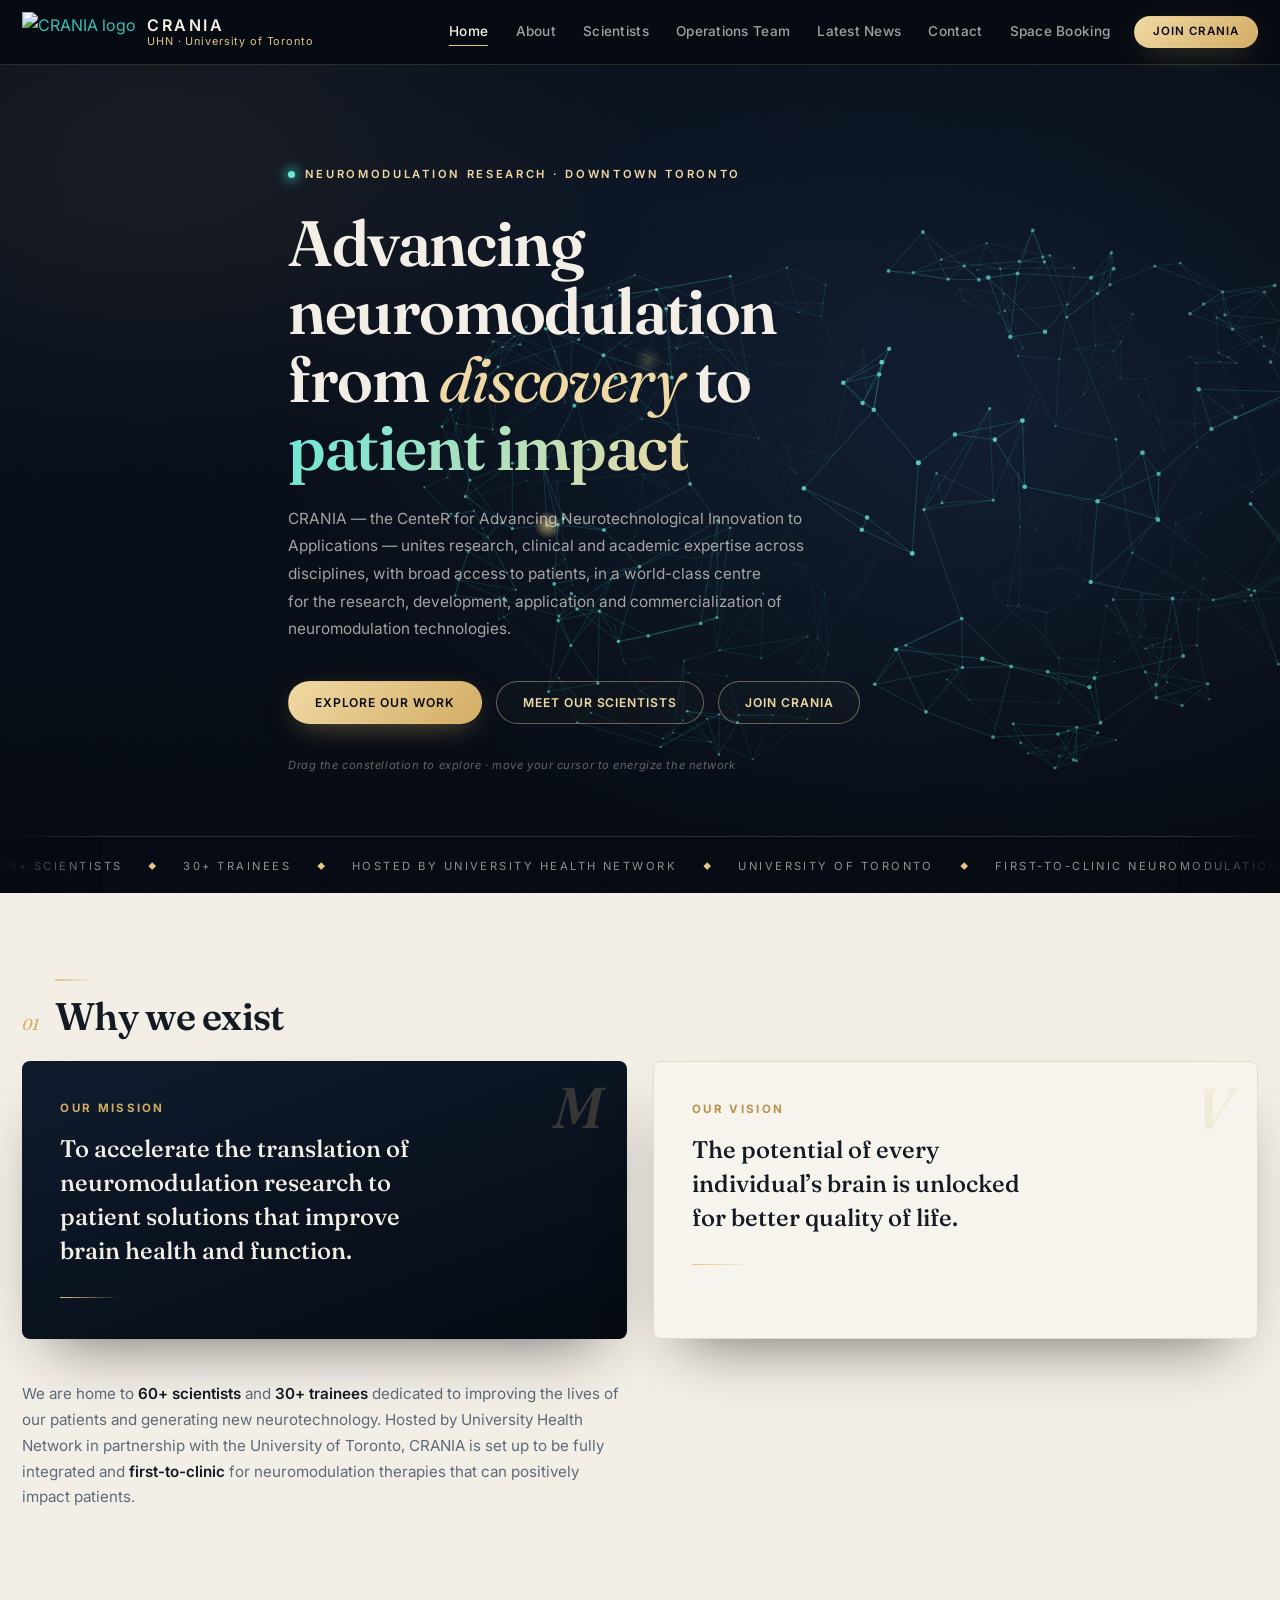
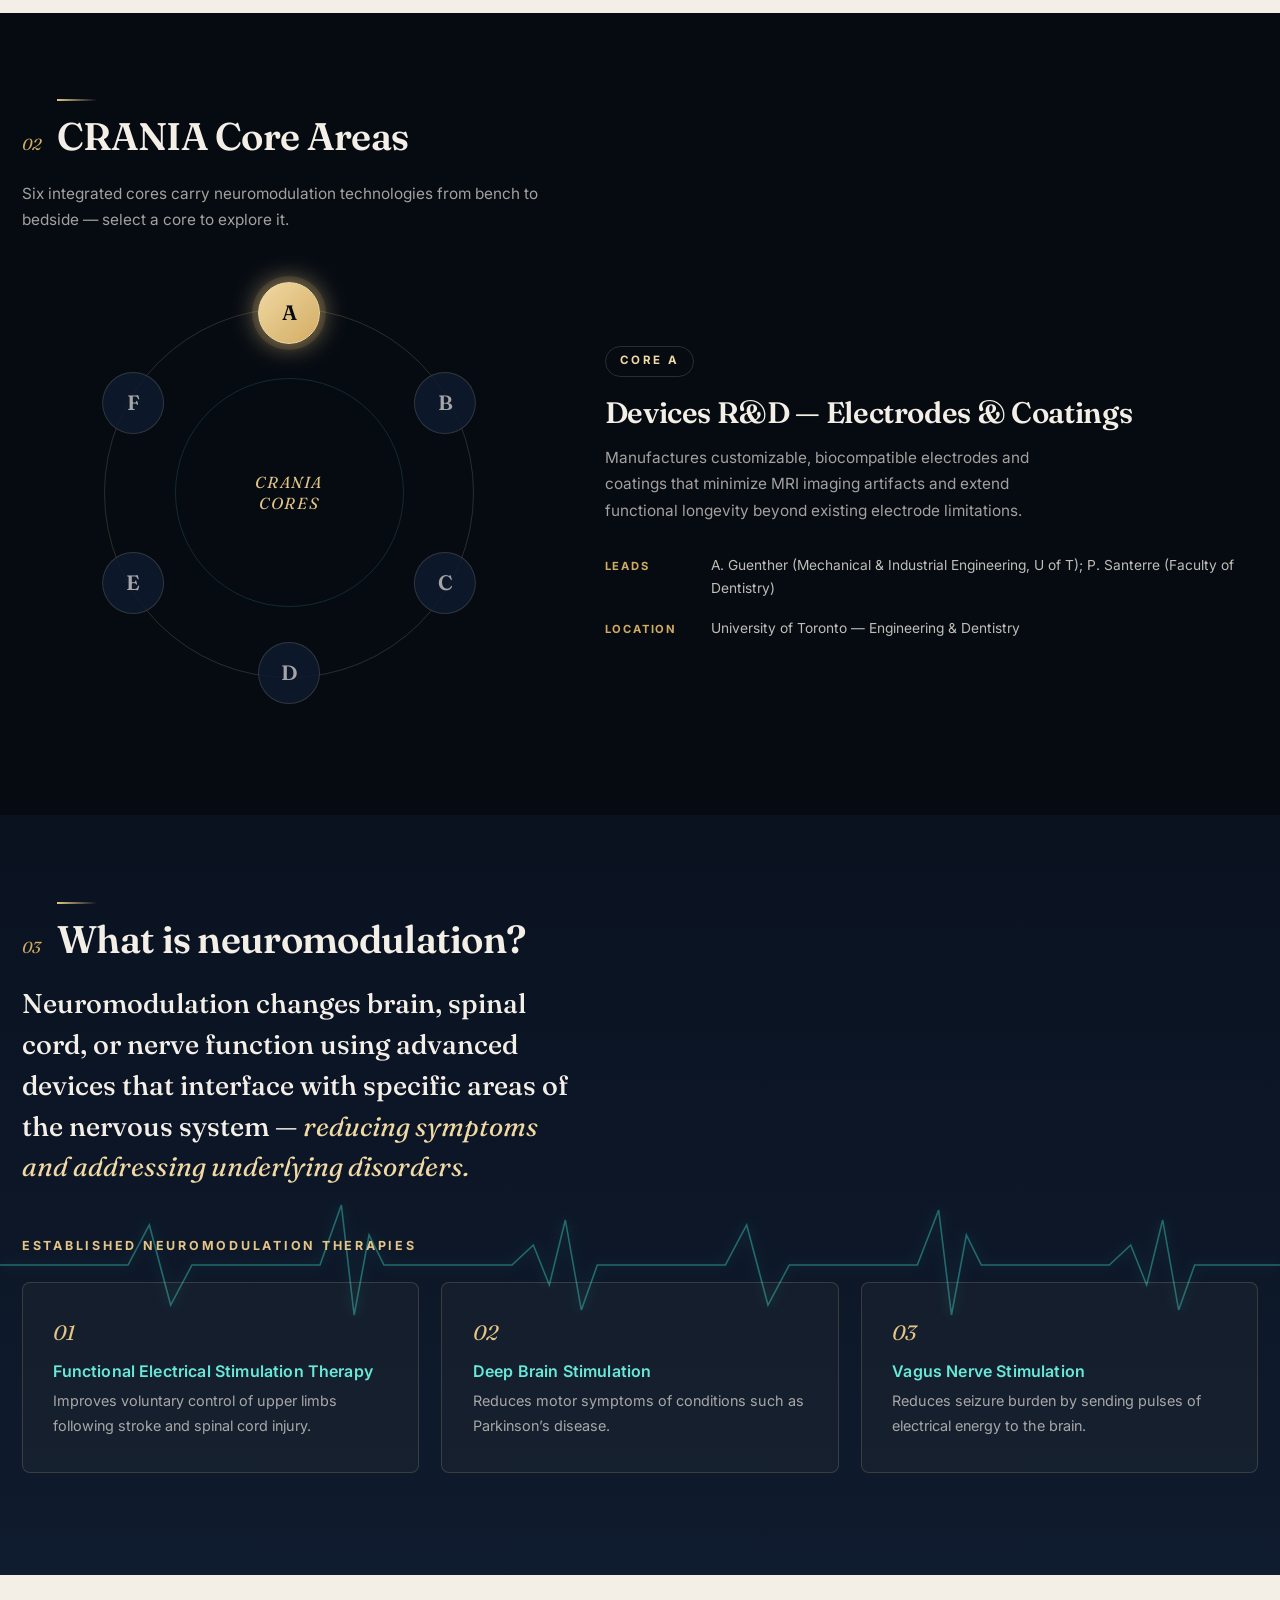
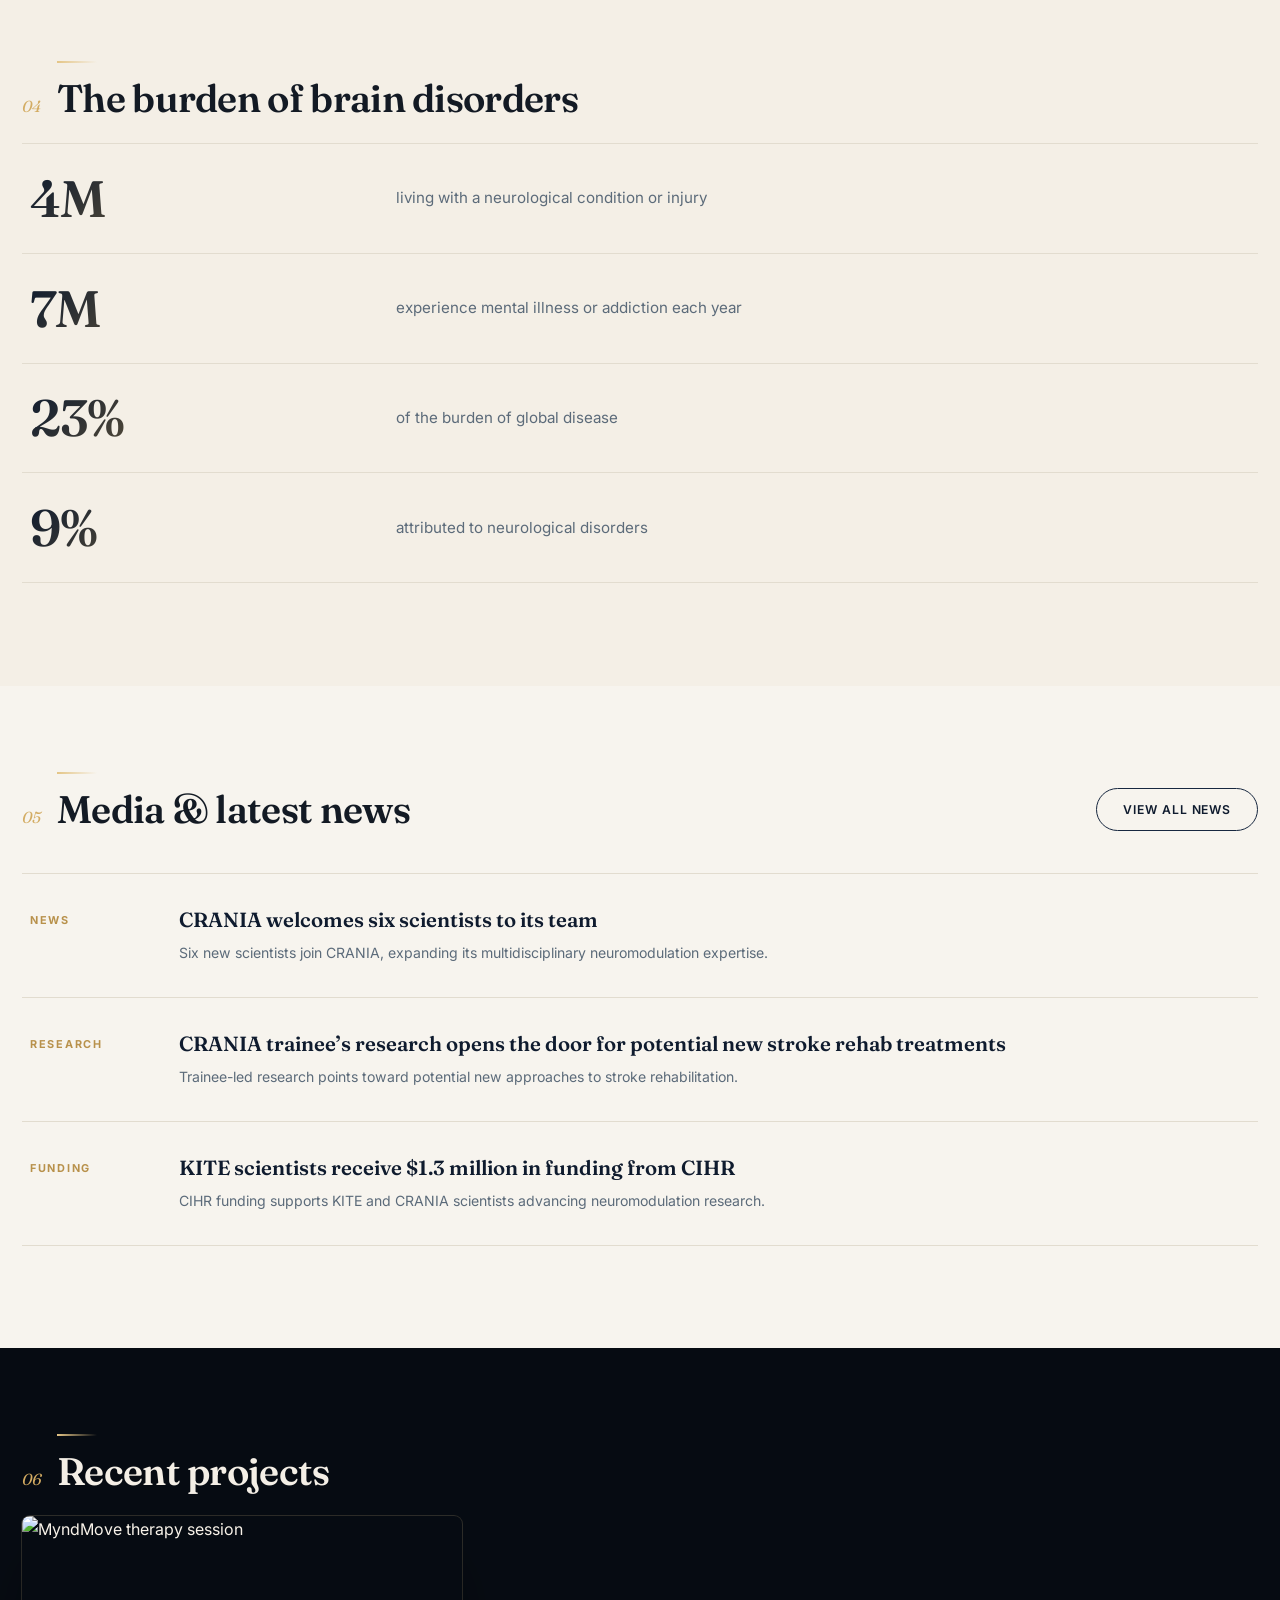
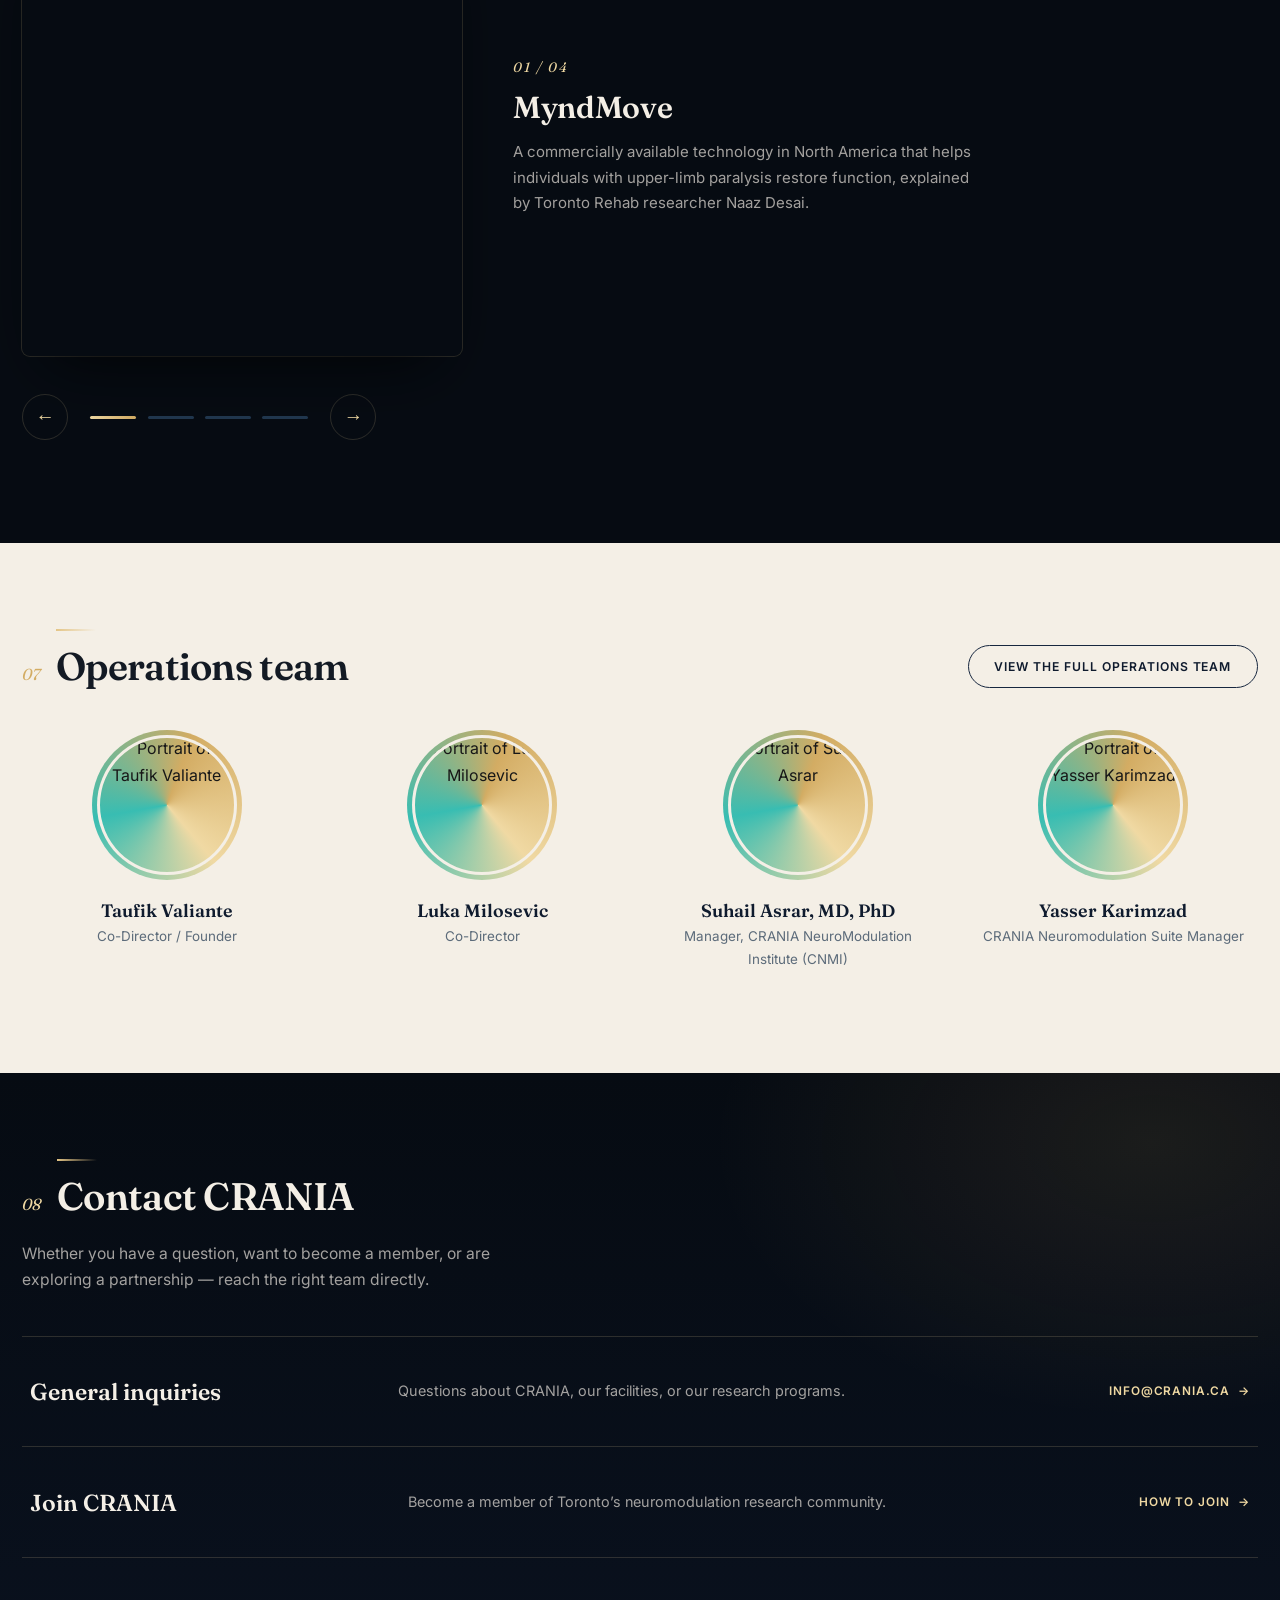
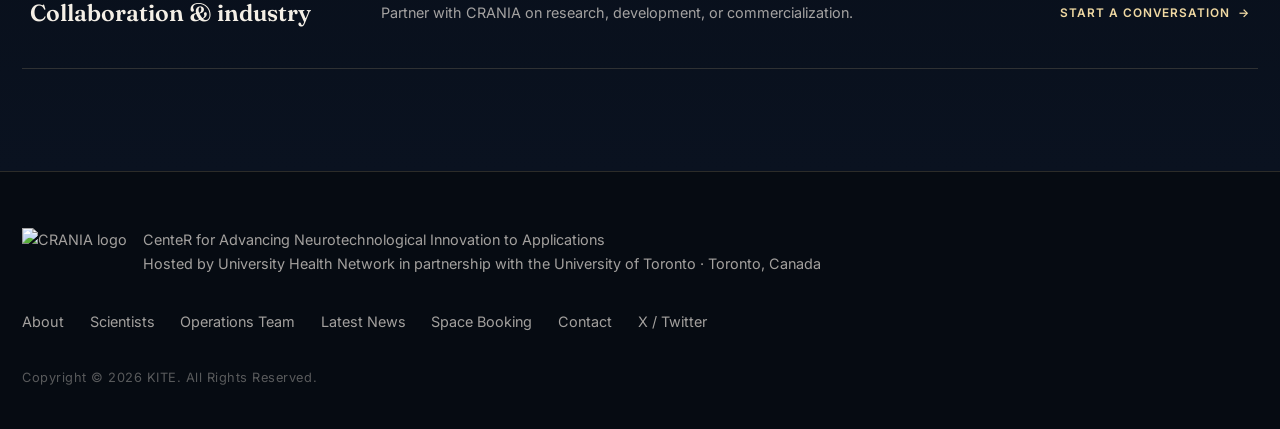
==== index.html @ 3c48f0ac "Add files via upload" ====
<!DOCTYPE html>
<html lang="en">
<head>
  <meta charset="UTF-8">
  <meta name="viewport" content="width=device-width, initial-scale=1.0">
  <title>CRANIA — CenteR for Advancing Neurotechnological Innovation to Applications</title>
  <meta name="description" content="CRANIA brings together research, clinical and academic expertise across multiple disciplines, with broad patient access, to accelerate neuromodulation research into patient solutions. Hosted by University Health Network and University of Toronto.">
  <link rel="icon" href="https://kite-uhn-crania.s3.ca-central-1.amazonaws.com/logo/CraniaLogo.png">
  <link rel="preconnect" href="https://fonts.googleapis.com">
  <link rel="preconnect" href="https://fonts.gstatic.com" crossorigin>
  <link href="https://fonts.googleapis.com/css2?family=Fraunces:ital,opsz,wght@0,9..144,400;0,9..144,600;0,9..144,700;1,9..144,400;1,9..144,500&family=Inter:wght@400;500;600;700&display=swap" rel="stylesheet">
  <link rel="stylesheet" href="css/styles.css">
</head>
<body id="top">
  <a class="skip-link" href="#main">Skip to main content</a>
  <div class="grain" aria-hidden="true"></div>

  <!-- ============ Header / Navigation ============ -->
  <header class="site-header" id="site-header">
    <div class="container header-inner">
      <a class="brand" href="#top" aria-label="CRANIA home">
        <img src="https://kite-uhn-crania.s3.ca-central-1.amazonaws.com/logo/CraniaLogo.png" alt="CRANIA logo" class="brand-logo">
        <span class="brand-text">
          <strong>CRANIA</strong>
          <small>UHN &middot; University of Toronto</small>
        </span>
      </a>
      <nav class="site-nav" id="site-nav" aria-label="Primary">
        <ul>
          <li><a href="#top" aria-current="page">Home</a></li>
          <li><a href="#about">About</a></li>
          <li><a href="scientists.html">Scientists</a></li>
          <li><a href="#operation">Operations Team</a></li>
          <li><a href="#latest-news">Latest News</a></li>
          <li><a href="#contact">Contact</a></li>
          <li><a href="https://kite-uhn.com/space-booking">Space Booking</a></li>
          <li><button type="button" class="btn btn-primary btn-nav" data-open-join>Join CRANIA</button></li>
        </ul>
      </nav>
      <button type="button" class="nav-toggle" id="nav-toggle" aria-expanded="false" aria-controls="site-nav" aria-label="Open menu">
        <span class="nav-toggle-bar"></span>
        <span class="nav-toggle-bar"></span>
        <span class="nav-toggle-bar"></span>
      </button>
    </div>
  </header>

  <main id="main">

    <!-- ============ Hero: interactive 3D neural constellation ============ -->
    <section class="hero" aria-labelledby="hero-heading">
      <canvas id="hero-canvas" aria-hidden="true"></canvas>
      <div class="hero-vignette" aria-hidden="true"></div>
      <div class="container hero-inner">
        <p class="hero-eyebrow"><span class="eyebrow-dot"></span>Neuromodulation Research &middot; Downtown Toronto</p>
        <h1 id="hero-heading">Advancing neuromodulation from <em>discovery</em> to <span class="grad-word">patient impact</span></h1>
        <p class="hero-lede">
          CRANIA — the CenteR for Advancing Neurotechnological Innovation to Applications — unites
          research, clinical and academic expertise across disciplines, with broad access to patients, in a
          world-class centre for the research, development, application and commercialization of
          neuromodulation technologies.
        </p>
        <div class="hero-ctas">
          <a class="btn btn-primary btn-magnetic" href="#cores">Explore our work</a>
          <a class="btn btn-line btn-magnetic" href="scientists.html">Meet our scientists</a>
          <button type="button" class="btn btn-line btn-magnetic" data-open-join>Join CRANIA</button>
        </div>
        <p class="hero-hint" aria-hidden="true">Drag the constellation to explore &middot; move your cursor to energize the network</p>
      </div>
      <div class="hero-ticker" aria-hidden="true">
        <div class="ticker-track">
          <span>60+ Scientists</span><span class="tk-dot">◆</span>
          <span>30+ Trainees</span><span class="tk-dot">◆</span>
          <span>Hosted by University Health Network</span><span class="tk-dot">◆</span>
          <span>University of Toronto</span><span class="tk-dot">◆</span>
          <span>First-to-clinic Neuromodulation</span><span class="tk-dot">◆</span>
          <span>Downtown Toronto</span><span class="tk-dot">◆</span>
          <span>60+ Scientists</span><span class="tk-dot">◆</span>
          <span>30+ Trainees</span><span class="tk-dot">◆</span>
          <span>Hosted by University Health Network</span><span class="tk-dot">◆</span>
          <span>University of Toronto</span><span class="tk-dot">◆</span>
          <span>First-to-clinic Neuromodulation</span><span class="tk-dot">◆</span>
          <span>Downtown Toronto</span><span class="tk-dot">◆</span>
        </div>
      </div>
    </section>

    <!-- ============ Mission & Vision: the duality ============ -->
    <section class="section section-duality" id="about" aria-labelledby="mission-heading">
      <div class="container">
        <div class="section-kicker">
          <span class="kicker-num">01</span>
          <h2 id="mission-heading" class="kicker-title">Why we exist</h2>
        </div>
        <div class="duality-grid">
          <article class="duality-card tilt" data-tilt>
            <div class="tilt-inner">
              <span class="duality-index" aria-hidden="true">M</span>
              <p class="card-eyebrow">Our Mission</p>
              <p class="duality-statement">To accelerate the translation of neuromodulation research to patient solutions that improve brain health and function.</p>
              <div class="duality-rule" aria-hidden="true"></div>
            </div>
          </article>
          <article class="duality-card duality-card-light tilt" data-tilt>
            <div class="tilt-inner">
              <span class="duality-index" aria-hidden="true">V</span>
              <p class="card-eyebrow">Our Vision</p>
              <p class="duality-statement">The potential of every individual&rsquo;s brain is unlocked for better quality of life.</p>
              <div class="duality-rule" aria-hidden="true"></div>
            </div>
          </article>
        </div>
        <p class="duality-blurb">
          We are home to <strong>60+ scientists</strong> and <strong>30+ trainees</strong> dedicated to improving the lives
          of our patients and generating new neurotechnology. Hosted by University Health Network in partnership with the
          University of Toronto, CRANIA is set up to be fully integrated and <strong>first-to-clinic</strong> for
          neuromodulation therapies that can positively impact patients.
        </p>
      </div>
    </section>

    <!-- ============ Core Areas: orbital selector ============ -->
    <!--
      NOTE: Full Core A–F detail (leads, locations, capabilities) is preserved in the
      data-panel content below. When the About/Core-detail page is built, migrate it there.
    -->
    <section class="section section-cores" id="cores" aria-labelledby="cores-heading">
      <div class="container">
        <div class="section-kicker">
          <span class="kicker-num">02</span>
          <h2 id="cores-heading" class="kicker-title">CRANIA Core Areas</h2>
        </div>
        <p class="section-lede">Six integrated cores carry neuromodulation technologies from bench to bedside — select a core to explore it.</p>

        <div class="orbital">
          <!-- Orbit ring visual + selectable core dots -->
          <div class="orbital-stage" role="tablist" aria-label="CRANIA cores" aria-orientation="horizontal">
            <div class="orbit-ring" aria-hidden="true"></div>
            <div class="orbit-ring orbit-ring-2" aria-hidden="true"></div>
            <span class="orbit-core-label" aria-hidden="true">CRANIA<br>CORES</span>
            <button class="orbit-dot is-active" role="tab" id="tab-a" aria-selected="true" aria-controls="panel-a" style="--i:0">A</button>
            <button class="orbit-dot" role="tab" id="tab-b" aria-selected="false" aria-controls="panel-b" tabindex="-1" style="--i:1">B</button>
            <button class="orbit-dot" role="tab" id="tab-c" aria-selected="false" aria-controls="panel-c" tabindex="-1" style="--i:2">C</button>
            <button class="orbit-dot" role="tab" id="tab-d" aria-selected="false" aria-controls="panel-d" tabindex="-1" style="--i:3">D</button>
            <button class="orbit-dot" role="tab" id="tab-e" aria-selected="false" aria-controls="panel-e" tabindex="-1" style="--i:4">E</button>
            <button class="orbit-dot" role="tab" id="tab-f" aria-selected="false" aria-controls="panel-f" tabindex="-1" style="--i:5">F</button>
          </div>

          <div class="orbital-panels">
            <div class="orbit-panel is-active" role="tabpanel" id="panel-a" aria-labelledby="tab-a" tabindex="0">
              <p class="orbit-tag">Core A</p>
              <h3>Devices R&amp;D — Electrodes &amp; Coatings</h3>
              <p class="orbit-summary">Manufactures customizable, biocompatible electrodes and coatings that minimize MRI imaging artifacts and extend functional longevity beyond existing electrode limitations.</p>
              <dl class="orbit-meta">
                <div><dt>Leads</dt><dd>A. Guenther (Mechanical &amp; Industrial Engineering, U of T); P. Santerre (Faculty of Dentistry)</dd></div>
                <div><dt>Location</dt><dd>University of Toronto — Engineering &amp; Dentistry</dd></div>
              </dl>
            </div>
            <div class="orbit-panel" role="tabpanel" id="panel-b" aria-labelledby="tab-b" tabindex="0" hidden>
              <p class="orbit-tag">Core B</p>
              <h3>Devices R&amp;D — Electronics</h3>
              <p class="orbit-summary">Develops next-generation implantable systems that process brain signals and deliver responsive neuromodulation therapy with wireless monitoring and real-time communication.</p>
              <dl class="orbit-meta">
                <div><dt>Lead</dt><dd>R. Genov (Electrical &amp; Computer Engineering, U of T)</dd></div>
                <div><dt>Location</dt><dd>University of Toronto — Electrical &amp; Computer Engineering</dd></div>
              </dl>
            </div>
            <div class="orbit-panel" role="tabpanel" id="panel-c" aria-labelledby="tab-c" tabindex="0" hidden>
              <p class="orbit-tag">Core C</p>
              <h3>Neuromodulation Suite</h3>
              <p class="orbit-summary">Combines advanced imaging, electrophysiological measurement and surgical navigation to enable precise targeting of disease-associated brain regions in gray and white matter.</p>
              <dl class="orbit-meta">
                <div><dt>Leads</dt><dd>S. Kalia (Neurosurgery), T. Krings (Joint Medical Imaging), G. Zadeh (Neurosurgery)</dd></div>
                <div><dt>Location</dt><dd>Toronto Western Hospital — UHN</dd></div>
              </dl>
            </div>
            <div class="orbit-panel" role="tabpanel" id="panel-d" aria-labelledby="tab-d" tabindex="0" hidden>
              <p class="orbit-tag">Core D</p>
              <h3>Technology Validation — Animal Models</h3>
              <p class="orbit-summary">Validates new electrodes, implantable stimulators, sensors, connectors and closed-loop control strategies from Cores A–C in appropriate animal models.</p>
              <dl class="orbit-meta">
                <div><dt>Leads</dt><dd>L. Zhang (Krembil Research Institute); J. Zariffa (Toronto Rehabilitation Institute)</dd></div>
                <div><dt>Location</dt><dd>Toronto Western Hospital — UHN</dd></div>
              </dl>
            </div>
            <div class="orbit-panel" role="tabpanel" id="panel-e" aria-labelledby="tab-e" tabindex="0" hidden>
              <p class="orbit-tag">Core E</p>
              <h3>Application — Closed-loop Capabilities</h3>
              <p class="orbit-summary">Clinically evaluates closed-loop algorithms, chips and stimulation protocols with real-time physiological, behavioural and cognitive assessments.</p>
              <dl class="orbit-meta">
                <div><dt>Leads</dt><dd>R. Wennberg (Neurology), A. Fasano (Neurology), C. Marquez Chin (Toronto Rehabilitation Institute)</dd></div>
                <div><dt>Location</dt><dd>Toronto Western Hospital, Movement Disorders Lab, Toronto Rehab REL (Lyndhurst)</dd></div>
              </dl>
            </div>
            <div class="orbit-panel" role="tabpanel" id="panel-f" aria-labelledby="tab-f" tabindex="0" hidden>
              <p class="orbit-tag">Core F</p>
              <h3>High Performance Computing</h3>
              <p class="orbit-summary">Provides robust computational infrastructure for data collection, standardization and analytics, connecting pre-processed sensor data to HPC4Health.</p>
              <dl class="orbit-meta">
                <div><dt>Leads</dt><dd>C. Virtanen (UHN), N. Koudas (U of T), A. Sheikholeslami (ECE, U of T), S. Hill (Krembil Research Institute)</dd></div>
                <div><dt>Location</dt><dd>University Health Network</dd></div>
              </dl>
            </div>
          </div>
        </div>
      </div>
    </section>

    <!-- ============ What is Neuromodulation: live signal ============ -->
    <section class="section section-neuro" id="neuromodulation" aria-labelledby="neuro-heading">
      <div class="neuro-signal" aria-hidden="true">
        <svg viewBox="0 0 1200 200" preserveAspectRatio="none" focusable="false">
          <path id="eeg-path" fill="none" stroke="currentColor" stroke-width="1.5"
            d="M0,100 L120,100 L140,60 L160,140 L180,100 L300,100 L320,40 L332,150 L346,70 L360,100 L480,100 L500,80 L515,120 L530,55 L545,145 L560,100 L680,100 L700,60 L720,140 L740,100 L860,100 L880,45 L892,150 L906,70 L920,100 L1040,100 L1060,80 L1075,120 L1090,55 L1105,145 L1120,100 L1200,100" />
        </svg>
      </div>
      <div class="container">
        <div class="section-kicker">
          <span class="kicker-num">03</span>
          <h2 id="neuro-heading" class="kicker-title">What is neuromodulation?</h2>
        </div>
        <p class="neuro-definition">
          Neuromodulation changes brain, spinal cord, or nerve function using advanced devices that interface
          with specific areas of the nervous system — <em>reducing symptoms and addressing underlying disorders.</em>
        </p>
        <p class="neuro-subtitle">Established neuromodulation therapies</p>
        <div class="therapy-grid">
          <article class="therapy-card">
            <span class="therapy-num" aria-hidden="true">01</span>
            <h3>Functional Electrical Stimulation Therapy</h3>
            <p>Improves voluntary control of upper limbs following stroke and spinal cord injury.</p>
          </article>
          <article class="therapy-card">
            <span class="therapy-num" aria-hidden="true">02</span>
            <h3>Deep Brain Stimulation</h3>
            <p>Reduces motor symptoms of conditions such as Parkinson&rsquo;s disease.</p>
          </article>
          <article class="therapy-card">
            <span class="therapy-num" aria-hidden="true">03</span>
            <h3>Vagus Nerve Stimulation</h3>
            <p>Reduces seizure burden by sending pulses of electrical energy to the brain.</p>
          </article>
        </div>
      </div>
    </section>

    <!-- ============ Impact stats: counting ledger ============ -->
    <section class="section section-stats" aria-labelledby="stats-heading">
      <div class="container">
        <div class="section-kicker">
          <span class="kicker-num">04</span>
          <h2 id="stats-heading" class="kicker-title">The burden of brain disorders</h2>
        </div>
        <div class="ledger">
          <div class="ledger-row">
            <span class="ledger-value" data-count="4" data-suffix="M">4M</span>
            <span class="ledger-label">living with a neurological condition or injury</span>
          </div>
          <div class="ledger-row">
            <span class="ledger-value" data-count="7" data-suffix="M">7M</span>
            <span class="ledger-label">experience mental illness or addiction each year</span>
          </div>
          <div class="ledger-row">
            <span class="ledger-value" data-count="25" data-suffix="%">25%</span>
            <span class="ledger-label">of the burden of global disease</span>
          </div>
          <div class="ledger-row">
            <span class="ledger-value" data-count="10" data-suffix="%">10%</span>
            <span class="ledger-label">attributed to neurological disorders</span>
          </div>
        </div>
      </div>
    </section>

    <!-- ============ News: editorial index ============ -->
    <section class="section section-news" id="latest-news" aria-labelledby="news-heading">
      <div class="container">
        <div class="section-head-row">
          <div class="section-kicker">
            <span class="kicker-num">05</span>
            <h2 id="news-heading" class="kicker-title">Media &amp; latest news</h2>
          </div>
          <a class="btn btn-line-dark btn-magnetic" href="https://kite-uhn.com/crania#latest-news">View all news</a>
        </div>
        <ol class="news-index">
          <li class="news-entry">
            <a href="https://kite-uhn.com/news/crania-welcomes-six">
              <span class="news-tag">News</span>
              <span class="news-title">CRANIA welcomes six scientists to its team</span>
              <span class="news-blurb">Six new scientists join CRANIA, expanding its multidisciplinary neuromodulation expertise.</span>
              <span class="news-arrow" aria-hidden="true">&rarr;</span>
            </a>
          </li>
          <li class="news-entry">
            <a href="https://kite-uhn.com/news/crania-gustavo-stroke">
              <span class="news-tag">Research</span>
              <span class="news-title">CRANIA trainee&rsquo;s research opens the door for potential new stroke rehab treatments</span>
              <span class="news-blurb">Trainee-led research points toward potential new approaches to stroke rehabilitation.</span>
              <span class="news-arrow" aria-hidden="true">&rarr;</span>
            </a>
          </li>
          <li class="news-entry">
            <a href="https://kite-uhn.com/news/kite-CRANIA-CIHR">
              <span class="news-tag">Funding</span>
              <span class="news-title">KITE scientists receive $1.3 million in funding from CIHR</span>
              <span class="news-blurb">CIHR funding supports KITE and CRANIA scientists advancing neuromodulation research.</span>
              <span class="news-arrow" aria-hidden="true">&rarr;</span>
            </a>
          </li>
        </ol>
      </div>
    </section>

    <!-- ============ Projects: showcase gallery ============ -->
    <section class="section section-projects" id="projects" aria-labelledby="projects-heading">
      <div class="container">
        <div class="section-kicker">
          <span class="kicker-num">06</span>
          <h2 id="projects-heading" class="kicker-title">Recent projects</h2>
        </div>
      </div>
      <div class="showcase" aria-label="Recent CRANIA projects">
        <div class="showcase-viewport">
          <figure class="showcase-slide is-active" data-index="0">
            <img src="https://kite-uhn-crania.s3.ca-central-1.amazonaws.com/photos/2_edited.jpg" alt="MyndMove therapy session" loading="lazy" decoding="async">
            <figcaption>
              <p class="showcase-num">01 / 04</p>
              <h3>MyndMove</h3>
              <p>A commercially available technology in North America that helps individuals with upper-limb paralysis restore function, explained by Toronto Rehab researcher Naaz Desai.</p>
            </figcaption>
          </figure>
          <figure class="showcase-slide" data-index="1" hidden>
            <img src="https://kite-uhn-crania.s3.ca-central-1.amazonaws.com/photos/2_edited.jpg" alt="CRANIA M-gait lab" loading="lazy" decoding="async">
            <figcaption>
              <p class="showcase-num">02 / 04</p>
              <h3>CRANIA M-gait Lab</h3>
              <p>Dr. Alfonso Fasano describes how the immersive gait analysis lab supports people with Parkinson&rsquo;s — a collaboration between Krembil Brain Institute and Toronto Rehabilitation Institute researchers.</p>
            </figcaption>
          </figure>
          <figure class="showcase-slide" data-index="2" hidden>
            <img src="https://kite-uhn-crania.s3.ca-central-1.amazonaws.com/photos/3_edited.jpg" alt="FES garment research at UHN" loading="lazy" decoding="async">
            <figcaption>
              <p class="showcase-num">03 / 04</p>
              <h3>FES at UHN</h3>
              <p>Toronto Rehab researchers partner with industry, including Myant, to develop garments that restore function for people with spinal cord injury.</p>
            </figcaption>
          </figure>
          <figure class="showcase-slide" data-index="3" hidden>
            <img src="https://kite-uhn-crania.s3.ca-central-1.amazonaws.com/photos/4_edited.jpg" alt="Epilepsy monitoring research at Toronto Western Hospital" loading="lazy" decoding="async">
            <figcaption>
              <p class="showcase-num">04 / 04</p>
              <h3>Why He Studies Epilepsy</h3>
              <p>Dr. Taufik Valiante established a state-of-the-art Epilepsy Monitoring Unit at Toronto Western Hospital, expanding surgical services for people with medically refractory epilepsy across Ontario.</p>
            </figcaption>
          </figure>
        </div>
        <div class="showcase-controls container">
          <button type="button" class="showcase-arrow" data-prev aria-label="Previous project">&larr;</button>
          <div class="showcase-tabs" role="tablist" aria-label="Choose project">
            <button class="showcase-tab is-active" data-go="0" aria-label="MyndMove"></button>
            <button class="showcase-tab" data-go="1" aria-label="CRANIA M-gait Lab"></button>
            <button class="showcase-tab" data-go="2" aria-label="FES at UHN"></button>
            <button class="showcase-tab" data-go="3" aria-label="Why He Studies Epilepsy"></button>
          </div>
          <button type="button" class="showcase-arrow" data-next aria-label="Next project">&rarr;</button>
        </div>
      </div>
    </section>

    <!-- ============ Operations team: portrait salon ============ -->
    <section class="section section-team" id="operation" aria-labelledby="team-heading">
      <div class="container">
        <div class="section-head-row">
          <div class="section-kicker">
            <span class="kicker-num">07</span>
            <h2 id="team-heading" class="kicker-title">Operations team</h2>
          </div>
          <a class="btn btn-line-dark btn-magnetic" href="https://kite-uhn.com/crania#operation">View the full operations team</a>
        </div>
        <div class="salon-grid">
          <article class="salon-card">
            <div class="salon-portrait">
              <img src="https://kite-uhn-photos.s3.ca-central-1.amazonaws.com/kite_scientist_40.jpg" alt="Portrait of Taufik Valiante" loading="lazy" decoding="async">
            </div>
            <h3>Taufik Valiante</h3>
            <p>Co-Director / Founder</p>
          </article>
          <article class="salon-card">
            <div class="salon-portrait">
              <img src="https://kite-uhn-photos.s3.ca-central-1.amazonaws.com/kite_scientist_a_62.png" alt="Portrait of Luka Milosevic" loading="lazy" decoding="async">
            </div>
            <h3>Luka Milosevic</h3>
            <p>Co-Director</p>
          </article>
          <article class="salon-card">
            <div class="salon-portrait">
              <img src="https://kite-uhn-photos.s3.ca-central-1.amazonaws.com/Suhail-Asrar.png" alt="Portrait of Suhail Asrar" loading="lazy" decoding="async">
            </div>
            <h3>Suhail Asrar, MD, PhD</h3>
            <p>Manager, CRANIA NeuroModulation Institute (CNMI)</p>
          </article>
          <article class="salon-card">
            <div class="salon-portrait">
              <img src="https://kite-uhn-photos.s3.ca-central-1.amazonaws.com/Yasser-Karimzad.png" alt="Portrait of Yasser Karimzad" loading="lazy" decoding="async">
            </div>
            <h3>Yasser Karimzad</h3>
            <p>CRANIA Neuromodulation Suite Manager</p>
          </article>
        </div>
      </div>
    </section>

    <!-- ============ Contact: concierge finale ============ -->
    <section class="section section-contact" id="contact" aria-labelledby="contact-heading">
      <div class="container">
        <div class="section-kicker section-kicker-light">
          <span class="kicker-num">08</span>
          <h2 id="contact-heading" class="kicker-title">Contact CRANIA</h2>
        </div>
        <p class="contact-lede">Whether you have a question, want to become a member, or are exploring a partnership — reach the right team directly.</p>
        <div class="concierge">
          <a class="concierge-row" href="mailto:info@CRANIA.ca?subject=General%20inquiry">
            <span class="concierge-label">General inquiries</span>
            <span class="concierge-desc">Questions about CRANIA, our facilities, or our research programs.</span>
            <span class="concierge-action">info@CRANIA.ca <span aria-hidden="true">&rarr;</span></span>
          </a>
          <button type="button" class="concierge-row concierge-row-btn" data-open-join>
            <span class="concierge-label">Join CRANIA</span>
            <span class="concierge-desc">Become a member of Toronto&rsquo;s neuromodulation research community.</span>
            <span class="concierge-action">How to join <span aria-hidden="true">&rarr;</span></span>
          </button>
          <a class="concierge-row" href="mailto:info@CRANIA.ca?subject=Collaboration%20%2F%20industry%20partnership">
            <span class="concierge-label">Collaboration &amp; industry</span>
            <span class="concierge-desc">Partner with CRANIA on research, development, or commercialization.</span>
            <span class="concierge-action">Start a conversation <span aria-hidden="true">&rarr;</span></span>
          </a>
        </div>
      </div>
    </section>

  </main>

  <!-- ============ Footer ============ -->
  <footer class="site-footer">
    <div class="container footer-inner">
      <div class="footer-brand">
        <img src="https://kite-uhn-crania.s3.ca-central-1.amazonaws.com/logo/CraniaLogo.png" alt="CRANIA logo" class="brand-logo">
        <p>CenteR for Advancing Neurotechnological Innovation to Applications<br>
        Hosted by University Health Network in partnership with the University of Toronto &middot; Toronto, Canada</p>
      </div>
      <nav class="footer-nav" aria-label="Footer">
        <a href="#about">About</a>
        <a href="scientists.html">Scientists</a>
        <a href="#operation">Operations Team</a>
        <a href="#latest-news">Latest News</a>
        <a href="https://kite-uhn.com/space-booking">Space Booking</a>
        <a href="#contact">Contact</a>
        <a href="https://twitter.com/CRANIA_Toronto">X / Twitter</a>
      </nav>
      <p class="footer-copy">Copyright &copy; 2026 KITE. All Rights Reserved.</p>
    </div>
  </footer>

  <!-- ============ Join CRANIA modal ============ -->
  <dialog class="join-dialog" id="join-dialog" aria-labelledby="join-title">
    <div class="join-dialog-body">
      <button type="button" class="dialog-close" data-close-join aria-label="Close dialog">&times;</button>
      <p class="card-eyebrow">Membership</p>
      <h2 id="join-title">Join CRANIA</h2>
      <p>
        If you are interested in becoming a member, please send your CV along with a letter of support from your
        Director/Chair to the attention of the Associate Director, Operations &amp; Academics via email to
        <a href="mailto:info@CRANIA.ca?subject=CRANIA%20membership%20application">info@CRANIA.ca</a>.
      </p>
      <div class="dialog-actions">
        <a class="btn btn-primary" href="mailto:info@CRANIA.ca?subject=CRANIA%20membership%20application">Email your application</a>
        <button type="button" class="btn btn-ghost-dark" data-close-join>Close</button>
      </div>
    </div>
  </dialog>

  <script src="js/hero3d.js" defer></script>
  <script src="js/main.js" defer></script>
</body>
</html>
---- css/styles.css ----
/* ==========================================================================
   CRANIA homepage — "Signature" luxury edition
   Obsidian navy + champagne gold + bioluminescent teal.
   Fraunces (display, opsz) / Inter (body). No frameworks.
   ========================================================================== */

:root {
  --obsidian: #060b12;
  --navy-900: #0a1220;
  --navy-800: #0f1b2e;
  --navy-700: #17273f;
  --navy-600: #21374f;

  --gold-300: #f0d9a3;
  --gold-400: #e4c586;
  --gold-500: #d3ac63;
  --gold-600: #b8914b;

  --teal-300: #67e8d9;
  --teal-400: #38bdb2;
  --teal-500: #17a094;

  --ivory: #f4efe6;
  --paper: #f7f4ee;
  --ink: #131a24;
  --muted: #5c6b7a;
  --muted-light: rgba(244, 239, 230, 0.66);

  --line: #e2dccf;
  --line-dark: rgba(240, 217, 163, 0.16);

  --radius: 4px;
  --radius-lg: 8px;

  --font-body: "Inter", ui-sans-serif, system-ui, -apple-system, "Segoe UI", sans-serif;
  --font-display: "Fraunces", Georgia, "Times New Roman", serif;
  --container: 1240px;

  --ease-lux: cubic-bezier(0.16, 1, 0.3, 1);
}

* { box-sizing: border-box; }

html { scroll-behavior: smooth; }

body {
  margin: 0;
  font-family: var(--font-body);
  font-size: 1rem;
  line-height: 1.7;
  color: var(--ink);
  background: var(--obsidian);
  -webkit-font-smoothing: antialiased;
  -moz-osx-font-smoothing: grayscale;
  text-rendering: optimizeLegibility;
  font-kerning: normal;
  font-optical-sizing: auto;
  overflow-x: hidden;
}

p { text-wrap: pretty; }
img { max-width: 100%; display: block; }
h1, h2, h3, h4 { line-height: 1.12; margin: 0 0 0.5em; font-weight: 600; text-wrap: balance; }
a { color: var(--teal-400); }

.container {
  width: min(var(--container), calc(100% - 2.75rem));
  margin-inline: auto;
}

/* Film grain overlay */
.grain {
  position: fixed;
  inset: 0;
  z-index: 200;
  pointer-events: none;
  opacity: 0.05;
  mix-blend-mode: overlay;
  background-image: url("data:image/svg+xml,%3Csvg xmlns='http://www.w3.org/2000/svg' width='140' height='140'%3E%3Cfilter id='n'%3E%3CfeTurbulence type='fractalNoise' baseFrequency='0.9' numOctaves='3'/%3E%3C/filter%3E%3Crect width='100%25' height='100%25' filter='url(%23n)'/%3E%3C/svg%3E");
}

/* Skip link */
.skip-link {
  position: absolute; left: -999px; top: 0; z-index: 300;
  background: var(--gold-400); color: var(--obsidian);
  padding: 0.6rem 1rem; border-radius: 0 0 6px 0; font-weight: 600;
}
.skip-link:focus { left: 0; }

:focus-visible { outline: 2px solid var(--gold-400); outline-offset: 3px; }

[id] { scroll-margin-top: 92px; }

/* ==========================================================================
   Buttons — magnetic, hairline luxury
   ========================================================================== */
.btn {
  --btn-x: 0px; --btn-y: 0px;
  position: relative;
  display: inline-flex;
  align-items: center;
  gap: 0.5rem;
  font: 600 0.76rem/1 var(--font-body);
  letter-spacing: 0.08em;
  text-transform: uppercase;
  padding: 0.9rem 1.6rem;
  border-radius: 999px;
  border: 1px solid transparent;
  cursor: pointer;
  text-decoration: none;
  text-align: center;
  transform: translate(var(--btn-x), var(--btn-y));
  transition: background-color 400ms var(--ease-lux), color 400ms var(--ease-lux),
              border-color 400ms var(--ease-lux), transform 200ms var(--ease-lux),
              box-shadow 400ms var(--ease-lux);
}

.btn-primary {
  background: linear-gradient(135deg, var(--gold-300), var(--gold-500));
  color: var(--obsidian);
  box-shadow: 0 8px 30px -12px rgba(212, 172, 99, 0.7);
}
.btn-primary:hover { box-shadow: 0 14px 40px -12px rgba(212, 172, 99, 0.9); color: var(--obsidian); }

.btn-line {
  border-color: rgba(240, 217, 163, 0.4);
  color: var(--gold-300);
  background: rgba(240, 217, 163, 0.02);
}
.btn-line:hover { border-color: var(--gold-300); color: var(--gold-300); background: rgba(240, 217, 163, 0.08); }

.btn-line-dark {
  border-color: var(--navy-700);
  color: var(--navy-800);
  background: transparent;
  white-space: nowrap;
}
.btn-line-dark:hover { border-color: var(--gold-600); color: var(--gold-600); }

.btn-ghost-dark {
  border-color: var(--line); color: var(--ink); background: transparent;
}
.btn-ghost-dark:hover { border-color: var(--muted); }

/* ==========================================================================
   Header
   ========================================================================== */
.site-header {
  position: sticky; top: 0; z-index: 100;
  background: rgba(6, 11, 18, 0.7);
  backdrop-filter: blur(14px) saturate(140%);
  border-bottom: 1px solid var(--line-dark);
}
.header-inner {
  display: flex; align-items: center; justify-content: space-between;
  gap: 1rem; padding-block: 0.75rem;
}
.brand { display: flex; align-items: center; gap: 0.7rem; text-decoration: none; }
.brand-logo { height: 40px; width: auto; image-rendering: -webkit-optimize-contrast; }
.brand-text { display: flex; flex-direction: column; line-height: 1.2; }
.brand-text strong { color: var(--ivory); font-size: 1rem; letter-spacing: 0.16em; font-weight: 600; }
.brand-text small { color: var(--gold-400); font-size: 0.68rem; letter-spacing: 0.08em; }

.site-nav ul {
  display: flex; align-items: center; gap: 0.1rem;
  list-style: none; margin: 0; padding: 0;
}
.site-nav a {
  display: block; padding: 0.5rem 0.8rem;
  color: var(--muted-light); font-size: 0.85rem; font-weight: 500;
  letter-spacing: 0.02em; text-decoration: none; border-radius: 6px;
  transition: color 300ms var(--ease-lux);
  position: relative;
}
.site-nav a::after {
  content: ""; position: absolute; left: 0.8rem; right: 0.8rem; bottom: 0.35rem;
  height: 1px; background: var(--gold-400); transform: scaleX(0);
  transform-origin: left; transition: transform 350ms var(--ease-lux);
}
.site-nav a:hover, .site-nav a[aria-current="page"] { color: var(--ivory); }
.site-nav a:hover::after, .site-nav a[aria-current="page"]::after { transform: scaleX(1); }
.btn-nav { padding: 0.6rem 1.15rem; margin-left: 0.6rem; font-size: 0.72rem; }

.nav-toggle {
  display: none; flex-direction: column; gap: 5px;
  background: none; border: 0; padding: 0.6rem; cursor: pointer;
}
.nav-toggle-bar { width: 24px; height: 1.5px; background: var(--gold-300); transition: transform 300ms var(--ease-lux), opacity 300ms; }
.nav-toggle[aria-expanded="true"] .nav-toggle-bar:nth-child(1) { transform: translateY(6.5px) rotate(45deg); }
.nav-toggle[aria-expanded="true"] .nav-toggle-bar:nth-child(2) { opacity: 0; }
.nav-toggle[aria-expanded="true"] .nav-toggle-bar:nth-child(3) { transform: translateY(-6.5px) rotate(-45deg); }

/* ==========================================================================
   HERO — 3D neural constellation
   ========================================================================== */
.hero {
  position: relative;
  min-height: clamp(640px, 92vh, 940px);
  display: flex;
  align-items: center;
  overflow: hidden;
  background:
    radial-gradient(1200px 800px at 78% 42%, rgba(23, 39, 63, 0.6), transparent 60%),
    radial-gradient(900px 600px at 12% 8%, rgba(212, 172, 99, 0.08), transparent 55%),
    linear-gradient(180deg, var(--navy-900), var(--obsidian));
  color: var(--ivory);
  padding-block: 5rem 6.5rem;
}
#hero-canvas {
  position: absolute; inset: 0; width: 100%; height: 100%;
  z-index: 1; cursor: grab; touch-action: pan-y;
}
#hero-canvas.is-dragging { cursor: grabbing; }
.hero-vignette {
  position: absolute; inset: 0; z-index: 2; pointer-events: none;
  background: radial-gradient(120% 90% at 30% 50%, transparent 40%, rgba(6, 11, 18, 0.72) 100%);
}
.hero-inner { position: relative; z-index: 3; max-width: 44rem; pointer-events: none; }
.hero-inner a, .hero-inner button { pointer-events: auto; }

.hero-eyebrow {
  display: inline-flex; align-items: center; gap: 0.6rem;
  font-size: 0.7rem; font-weight: 600; letter-spacing: 0.24em;
  text-transform: uppercase; color: var(--gold-300);
  margin: 0 0 1.6rem;
}
.eyebrow-dot {
  width: 7px; height: 7px; border-radius: 50%;
  background: var(--teal-300); box-shadow: 0 0 12px 2px var(--teal-400);
  animation: pulse-dot 2.4s ease-in-out infinite;
}
@keyframes pulse-dot { 0%,100% { opacity: 1; } 50% { opacity: 0.35; } }

.hero h1 {
  font-family: var(--font-display);
  font-weight: 600;
  font-size: clamp(2.3rem, 5vw, 4rem);
  line-height: 1.06;
  letter-spacing: -0.022em;
  margin-bottom: 1.5rem;
  text-wrap: balance;
}
.hero h1 em { font-style: italic; font-weight: 400; color: var(--gold-300); }
.grad-word {
  background: linear-gradient(120deg, var(--teal-300), var(--gold-300));
  -webkit-background-clip: text; background-clip: text; color: transparent;
}

.hero-lede {
  font-size: clamp(0.95rem, 1.2vw, 1.05rem);
  line-height: 1.8; color: var(--muted-light);
  max-width: 36rem; margin: 0 0 2.4rem;
}
.hero-ctas { display: flex; flex-wrap: wrap; gap: 0.9rem; margin-bottom: 2rem; }
.hero-hint {
  font-size: 0.7rem; letter-spacing: 0.05em; color: rgba(244, 239, 230, 0.38);
  margin: 0; font-style: italic;
}

/* Hero ticker */
.hero-ticker {
  position: absolute; bottom: 0; left: 0; right: 0; z-index: 3;
  border-top: 1px solid var(--line-dark);
  background: rgba(6, 11, 18, 0.5);
  backdrop-filter: blur(6px);
  overflow: hidden; padding-block: 0.9rem;
  -webkit-mask-image: linear-gradient(90deg, transparent, #000 8%, #000 92%, transparent);
          mask-image: linear-gradient(90deg, transparent, #000 8%, #000 92%, transparent);
}
.ticker-track {
  display: inline-flex; align-items: center; gap: 1.6rem;
  white-space: nowrap; animation: ticker 34s linear infinite;
}
.ticker-track span {
  font-size: 0.7rem; letter-spacing: 0.22em; text-transform: uppercase;
  color: rgba(244, 239, 230, 0.58);
}
.ticker-track .tk-dot { color: var(--gold-400); font-size: 0.5rem; }
@keyframes ticker { to { transform: translateX(-50%); } }

/* ==========================================================================
   Shared section scaffolding
   ========================================================================== */
.section { position: relative; padding-block: clamp(4rem, 8vw, 7rem); }

.section-kicker {
  display: flex; align-items: baseline; gap: 1rem; margin-bottom: 1.4rem;
}
.kicker-num {
  font-family: var(--font-display); font-style: italic;
  font-size: 1rem; color: var(--gold-500);
}
.section-kicker-light .kicker-num { color: var(--gold-300); }
.kicker-title {
  font-family: var(--font-display);
  font-size: clamp(1.65rem, 3.2vw, 2.4rem);
  font-weight: 600; letter-spacing: -0.018em; color: inherit; margin: 0;
  position: relative;
}
.kicker-title::before {
  content: ""; position: absolute; left: 0; top: -1rem;
  width: 40px; height: 2px;
  background: linear-gradient(90deg, var(--gold-400), transparent);
}

.section-lede { max-width: 52ch; color: var(--muted); margin: 0 0 2.5rem; font-size: 0.96rem; }

.section-head-row {
  display: flex; align-items: flex-end; justify-content: space-between;
  gap: 1.5rem; flex-wrap: wrap; margin-bottom: 2.6rem;
}
.section-head-row .section-kicker { margin-bottom: 0; }

.card-eyebrow {
  font-size: 0.72rem; font-weight: 700; letter-spacing: 0.2em;
  text-transform: uppercase; color: var(--gold-500); margin: 0 0 0.8rem;
}

/* ==========================================================================
   01 · Mission & Vision — the duality (tilt cards)
   ========================================================================== */
.section-duality { background: var(--ivory); color: var(--ink); }

.duality-grid {
  display: grid; grid-template-columns: repeat(auto-fit, minmax(300px, 1fr));
  gap: 1.6rem; perspective: 1200px;
}
.duality-card {
  position: relative; border-radius: var(--radius-lg);
  background: linear-gradient(160deg, var(--navy-800), var(--obsidian));
  color: var(--ivory); overflow: hidden;
  transform-style: preserve-3d;
  transition: transform 400ms var(--ease-lux), box-shadow 400ms var(--ease-lux);
  box-shadow: 0 30px 60px -30px rgba(6, 11, 18, 0.6);
}
.duality-card::before {
  content: ""; position: absolute; inset: 0;
  background: radial-gradient(600px 300px at var(--mx, 70%) var(--my, 0%), rgba(212, 172, 99, 0.16), transparent 60%);
  opacity: 0; transition: opacity 400ms var(--ease-lux);
}
.duality-card:hover::before { opacity: 1; }
.duality-card-light {
  background: var(--paper); color: var(--ink);
  border: 1px solid var(--line);
}
.tilt-inner { position: relative; padding: 2.4rem 2.4rem 2.6rem; transform: translateZ(30px); }
.duality-index {
  position: absolute; top: 1.1rem; right: 1.6rem;
  font-family: var(--font-display); font-style: italic;
  font-size: 3.6rem; font-weight: 600; line-height: 1;
  color: var(--gold-400); opacity: 0.2;
}
.duality-card-light .card-eyebrow { color: var(--gold-600); }
.duality-statement {
  font-family: var(--font-display);
  font-size: clamp(1.2rem, 1.9vw, 1.5rem);
  font-weight: 500; line-height: 1.42; margin: 0.4rem 0 0;
  max-width: 26ch; text-wrap: balance;
}
.duality-rule {
  margin-top: 1.8rem; height: 1px; width: 60px;
  background: linear-gradient(90deg, var(--gold-400), transparent);
}
.duality-blurb {
  max-width: 62ch; margin: 2.6rem 0 0; color: var(--muted); font-size: 0.95rem;
}
.duality-blurb strong { color: var(--ink); font-weight: 600; }

/* ==========================================================================
   02 · Core Areas — orbital selector
   ========================================================================== */
.section-cores { background: var(--obsidian); color: var(--ivory); }
.section-cores .section-lede { color: var(--muted-light); }

.orbital {
  display: grid; grid-template-columns: minmax(300px, 0.9fr) 1.1fr;
  gap: 3rem; align-items: center; margin-top: 1rem;
}

.orbital-stage {
  position: relative; aspect-ratio: 1; max-width: 440px; width: 100%;
  margin-inline: auto;
}
.orbit-ring {
  position: absolute; inset: 8%; border-radius: 50%;
  border: 1px solid var(--line-dark);
}
.orbit-ring-2 { inset: 24%; border-color: rgba(103, 232, 217, 0.14); animation: spin 60s linear infinite; }
@keyframes spin { to { transform: rotate(360deg); } }
.orbit-core-label {
  position: absolute; top: 50%; left: 50%; transform: translate(-50%, -50%);
  font-family: var(--font-display); font-style: italic;
  font-size: 1rem; letter-spacing: 0.1em; text-align: center;
  color: var(--gold-400); line-height: 1.3;
}
.orbit-dot {
  --angle: calc(var(--i) * 60deg - 90deg);
  position: absolute; top: 50%; left: 50%;
  width: 62px; height: 62px; margin: -31px 0 0 -31px;
  transform: rotate(var(--angle)) translate(180px) rotate(calc(-1 * var(--angle)));
  border-radius: 50%; cursor: pointer;
  background: rgba(15, 27, 46, 0.85);
  border: 1px solid var(--line-dark);
  color: var(--muted-light);
  font-family: var(--font-display); font-size: 1.3rem; font-weight: 600;
  transition: all 400ms var(--ease-lux);
}
.orbit-dot:hover { border-color: var(--gold-400); color: var(--gold-300); }
.orbit-dot.is-active {
  background: linear-gradient(135deg, var(--gold-300), var(--gold-500));
  color: var(--obsidian); border-color: var(--gold-300);
  box-shadow: 0 0 0 6px rgba(212, 172, 99, 0.14), 0 0 30px -4px var(--gold-400);
}

.orbital-panels { position: relative; min-height: 260px; }
.orbit-panel {
  position: absolute; inset: 0;
  opacity: 0; visibility: hidden;
  transform: translateY(16px);
  transition: opacity 500ms var(--ease-lux), transform 500ms var(--ease-lux);
}
.orbit-panel.is-active { position: relative; opacity: 1; visibility: visible; transform: none; }
.orbit-panel[hidden] { display: none; }
.orbit-tag {
  display: inline-block; font-size: 0.72rem; font-weight: 700;
  letter-spacing: 0.2em; text-transform: uppercase;
  color: var(--gold-300); border: 1px solid var(--line-dark);
  border-radius: 999px; padding: 0.3rem 0.9rem; margin: 0 0 1.2rem;
}
.orbit-panel h3 {
  font-family: var(--font-display); font-size: clamp(1.4rem, 2.4vw, 1.85rem);
  font-weight: 600; color: var(--ivory); letter-spacing: -0.012em;
}
.orbit-summary { color: var(--muted-light); font-size: 0.96rem; line-height: 1.75; max-width: 48ch; }
.orbit-meta { display: grid; gap: 1rem; margin: 1.8rem 0 0; }
.orbit-meta > div { display: grid; grid-template-columns: 90px 1fr; gap: 1rem; align-items: baseline; }
.orbit-meta dt {
  font-size: 0.7rem; font-weight: 700; letter-spacing: 0.16em;
  text-transform: uppercase; color: var(--gold-500);
}
.orbit-meta dd { margin: 0; color: rgba(244, 239, 230, 0.78); font-size: 0.86rem; }

/* ==========================================================================
   03 · What is Neuromodulation — live signal
   ========================================================================== */
.section-neuro {
  background: linear-gradient(180deg, var(--navy-900), var(--navy-800));
  color: var(--ivory); overflow: hidden;
}
.neuro-signal {
  position: absolute; top: 46%; left: 0; right: 0; height: 200px;
  color: var(--teal-400); opacity: 0.5; pointer-events: none;
}
.neuro-signal svg { width: 100%; height: 100%; }
#eeg-path {
  stroke-dasharray: 2600; stroke-dashoffset: 2600;
  animation: trace 5s var(--ease-lux) forwards;
  filter: drop-shadow(0 0 6px rgba(56, 189, 178, 0.6));
}
@keyframes trace { to { stroke-dashoffset: 0; } }

.neuro-definition {
  font-family: var(--font-display);
  font-size: clamp(1.25rem, 2.2vw, 1.7rem); font-weight: 500;
  line-height: 1.5; max-width: 34ch; color: var(--ivory);
  margin: 0 0 3rem; position: relative; text-wrap: balance;
}
.neuro-definition em { font-style: italic; color: var(--gold-300); font-weight: 400; }
.neuro-subtitle {
  font-size: 0.78rem; font-weight: 700; letter-spacing: 0.22em;
  text-transform: uppercase; color: var(--gold-400);
  margin: 0 0 1.6rem; position: relative;
}
.therapy-grid {
  display: grid; grid-template-columns: repeat(auto-fit, minmax(250px, 1fr));
  gap: 1.4rem; position: relative;
}
.therapy-card {
  background: rgba(240, 217, 163, 0.03);
  border: 1px solid var(--line-dark);
  border-radius: var(--radius-lg);
  padding: 2rem 1.9rem 2.1rem;
  transition: transform 400ms var(--ease-lux), border-color 400ms var(--ease-lux), background 400ms;
}
.therapy-card:hover { transform: translateY(-6px); border-color: rgba(240, 217, 163, 0.4); background: rgba(240, 217, 163, 0.06); }
.therapy-num {
  font-family: var(--font-display); font-style: italic; font-size: 1.3rem;
  color: var(--gold-400); display: block; margin-bottom: 0.8rem;
}
.therapy-card h3 { font-size: 1rem; color: var(--teal-300); font-family: var(--font-body); font-weight: 600; letter-spacing: 0.01em; }
.therapy-card p { margin: 0; color: var(--muted-light); font-size: 0.9rem; }

/* ==========================================================================
   04 · Impact — counting ledger
   ========================================================================== */
.section-stats { background: var(--ivory); color: var(--ink); }
.ledger { border-top: 1px solid var(--line); margin-top: 1rem; }
.ledger-row {
  display: grid; grid-template-columns: minmax(140px, 0.4fr) 1fr;
  gap: 1.5rem; align-items: center;
  padding: 1.8rem 0.5rem; border-bottom: 1px solid var(--line);
  transition: padding-left 400ms var(--ease-lux), background 400ms;
}
.ledger-row:hover { padding-left: 1.4rem; background: linear-gradient(90deg, rgba(212, 172, 99, 0.08), transparent 60%); }
.ledger-value {
  font-family: var(--font-display); font-weight: 600;
  font-size: clamp(2.1rem, 4.6vw, 3.2rem); line-height: 1;
  letter-spacing: -0.02em; font-variant-numeric: lining-nums;
  background: linear-gradient(135deg, var(--navy-800), var(--gold-600));
  -webkit-background-clip: text; background-clip: text; color: transparent;
}
.ledger-label { font-size: 0.95rem; color: var(--muted); max-width: 44ch; }

/* ==========================================================================
   05 · News — editorial index
   ========================================================================== */
.section-news { background: var(--paper); color: var(--ink); }
.news-index { list-style: none; margin: 0; padding: 0; border-top: 1px solid var(--line); }
.news-entry { border-bottom: 1px solid var(--line); }
.news-entry a {
  display: grid;
  grid-template-columns: 120px 1fr auto;
  grid-template-areas: "tag title arrow" "tag blurb arrow";
  gap: 0.2rem 1.8rem; align-items: center;
  padding: 2rem 0.5rem; text-decoration: none; color: inherit;
  transition: padding-left 450ms var(--ease-lux), background 450ms;
}
.news-entry a:hover { padding-left: 1.4rem; background: linear-gradient(90deg, rgba(212, 172, 99, 0.08), transparent 55%); }
.news-tag {
  grid-area: tag; align-self: start;
  font-size: 0.68rem; font-weight: 700; letter-spacing: 0.16em;
  text-transform: uppercase; color: var(--gold-600);
  padding-top: 0.35rem;
}
.news-title {
  grid-area: title;
  font-family: var(--font-display); font-size: clamp(1.05rem, 1.6vw, 1.3rem);
  font-weight: 600; line-height: 1.32; color: var(--navy-800);
  transition: color 300ms var(--ease-lux);
}
.news-entry a:hover .news-title { color: var(--gold-600); }
.news-blurb { grid-area: blurb; color: var(--muted); font-size: 0.88rem; margin-top: 0.3rem; }
.news-arrow {
  grid-area: arrow; font-size: 1.5rem; color: var(--gold-500);
  transform: translateX(-8px); opacity: 0;
  transition: transform 400ms var(--ease-lux), opacity 400ms;
}
.news-entry a:hover .news-arrow { transform: none; opacity: 1; }

/* ==========================================================================
   06 · Projects — showcase gallery
   ========================================================================== */
.section-projects { background: var(--obsidian); color: var(--ivory); }
.showcase { width: min(var(--container), calc(100% - 2.75rem)); margin-inline: auto; }
.showcase-viewport { display: grid; }
.showcase-slide {
  grid-area: 1 / 1; margin: 0;
  display: grid; grid-template-columns: minmax(280px, 440px) 1fr;
  gap: clamp(1.6rem, 4vw, 3.5rem); align-items: center;
  opacity: 0; visibility: hidden; transform: translateY(10px);
  transition: opacity 700ms var(--ease-lux), transform 900ms var(--ease-lux), visibility 700ms;
}
.showcase-slide.is-active { opacity: 1; visibility: visible; transform: none; }
.showcase-slide[hidden] { display: grid; } /* JS controls visibility via class */
.showcase-slide img {
  width: 100%; max-width: 440px; aspect-ratio: 1; object-fit: cover;
  border-radius: var(--radius-lg);
  filter: saturate(1.05) contrast(1.03);
  box-shadow: 0 30px 60px -28px rgba(0, 0, 0, 0.8), 0 0 0 1px var(--line-dark);
}
.showcase-slide figcaption { padding: 0; }
.showcase-num {
  font-family: var(--font-display); font-style: italic;
  font-size: 0.85rem; color: var(--gold-300); margin: 0 0 0.7rem;
  letter-spacing: 0.12em;
}
.showcase-slide h3 {
  font-family: var(--font-display); font-size: clamp(1.4rem, 2.4vw, 1.9rem);
  font-weight: 600; color: var(--ivory); letter-spacing: -0.012em;
}
.showcase-slide figcaption p:last-child {
  max-width: 52ch; color: var(--muted-light); font-size: 0.94rem; margin: 0;
}
.showcase-controls {
  display: flex; align-items: center; justify-content: flex-start; gap: 1.4rem;
  padding-block: 2.4rem 0; width: auto;
}
.showcase-arrow {
  width: 46px; height: 46px; border-radius: 50%;
  border: 1px solid var(--line-dark); background: transparent;
  color: var(--gold-300); font-size: 1.2rem; cursor: pointer;
  transition: all 350ms var(--ease-lux);
}
.showcase-arrow:hover { border-color: var(--gold-300); background: rgba(240, 217, 163, 0.08); transform: scale(1.06); }
.showcase-tabs { display: flex; gap: 0.7rem; }
.showcase-tab {
  width: 46px; height: 3px; border: 0; padding: 0; cursor: pointer;
  background: var(--navy-600); border-radius: 2px; overflow: hidden;
  transition: background 400ms;
}
.showcase-tab.is-active { background: linear-gradient(90deg, var(--gold-300), var(--gold-500)); }

/* ==========================================================================
   07 · Operations team — portrait salon
   ========================================================================== */
.section-team { background: var(--ivory); color: var(--ink); }
.salon-grid {
  display: grid; grid-template-columns: repeat(auto-fit, minmax(220px, 1fr));
  gap: 1.6rem;
}
.salon-card { text-align: center; }
.salon-portrait {
  position: relative; width: 150px; height: 150px; margin: 0 auto 1.3rem;
  border-radius: 50%; padding: 5px;
  background: conic-gradient(from 140deg, var(--gold-300), var(--teal-400), var(--gold-500), var(--gold-300));
  transition: transform 500ms var(--ease-lux);
}
.salon-portrait::after {
  content: ""; position: absolute; inset: 5px; border-radius: 50%;
  box-shadow: inset 0 0 0 3px var(--ivory);
}
.salon-portrait img {
  width: 100%; height: 100%; border-radius: 50%; object-fit: cover;
  filter: grayscale(1) contrast(1.02);
  transition: filter 600ms var(--ease-lux);
}
.salon-card:hover .salon-portrait { transform: translateY(-6px) rotate(-1.5deg); }
.salon-card:hover .salon-portrait img { filter: grayscale(0); }
.salon-card h3 {
  font-family: var(--font-display); font-size: 1.12rem; font-weight: 600;
  color: var(--navy-800); margin-bottom: 0.25rem;
}
.salon-card p { margin: 0; color: var(--muted); font-size: 0.84rem; }

/* ==========================================================================
   08 · Contact — concierge finale
   ========================================================================== */
.section-contact {
  background:
    radial-gradient(800px 500px at 90% 10%, rgba(212, 172, 99, 0.1), transparent 55%),
    linear-gradient(180deg, var(--obsidian), var(--navy-900));
  color: var(--ivory);
}
.contact-lede { max-width: 48ch; color: var(--muted-light); font-size: 0.98rem; margin: 0 0 2.6rem; }
.concierge { border-top: 1px solid var(--line-dark); }
.concierge-row {
  display: grid;
  grid-template-columns: minmax(180px, 0.5fr) 1fr auto;
  gap: 1.5rem; align-items: center;
  width: 100%; text-align: left;
  padding: 2.2rem 0.5rem; border-bottom: 1px solid var(--line-dark);
  text-decoration: none; color: inherit;
  background: none; border-left: 0; border-right: 0; border-top: 0;
  font: inherit; cursor: pointer;
  transition: padding-left 450ms var(--ease-lux), background 450ms;
}
.concierge-row:hover { padding-left: 1.4rem; background: linear-gradient(90deg, rgba(212, 172, 99, 0.1), transparent 55%); }
.concierge-label {
  font-family: var(--font-display); font-size: clamp(1.15rem, 1.9vw, 1.45rem);
  font-weight: 600; color: var(--ivory);
}
.concierge-desc { color: var(--muted-light); font-size: 0.9rem; }
.concierge-action {
  justify-self: end; white-space: nowrap;
  font-size: 0.74rem; font-weight: 600; letter-spacing: 0.08em;
  text-transform: uppercase; color: var(--gold-300);
  display: inline-flex; align-items: center; gap: 0.5rem;
}
.concierge-action span { transition: transform 400ms var(--ease-lux); }
.concierge-row:hover .concierge-action span { transform: translateX(6px); }

/* ==========================================================================
   Footer
   ========================================================================== */
.site-footer {
  background: var(--obsidian); color: var(--muted-light);
  padding-block: 3.5rem 2.5rem; font-size: 0.9rem;
  border-top: 1px solid var(--line-dark);
}
.footer-inner { display: grid; gap: 2rem; }
.footer-brand { display: flex; gap: 1rem; align-items: flex-start; }
.footer-brand .brand-logo { height: 50px; }
.footer-brand p { margin: 0; line-height: 1.65; }
.footer-nav { display: flex; flex-wrap: wrap; gap: 0.5rem 1.6rem; }
.footer-nav a { color: var(--muted-light); text-decoration: none; transition: color 300ms; }
.footer-nav a:hover { color: var(--gold-300); }
.footer-copy { margin: 0; color: rgba(244, 239, 230, 0.35); font-size: 0.8rem; letter-spacing: 0.04em; }

/* ==========================================================================
   Join CRANIA dialog
   ========================================================================== */
.join-dialog {
  border: 1px solid var(--line-dark); border-radius: var(--radius-lg);
  padding: 0; max-width: min(36rem, calc(100vw - 2.5rem));
  background: linear-gradient(165deg, var(--navy-800), var(--obsidian));
  color: var(--ivory);
  box-shadow: 0 40px 90px -30px rgba(0, 0, 0, 0.7);
}
.join-dialog::backdrop { background: rgba(6, 11, 18, 0.72); backdrop-filter: blur(5px); }
.join-dialog-body { position: relative; padding: 2.8rem 2.8rem 2.4rem; }
.join-dialog .card-eyebrow { color: var(--gold-400); }
.join-dialog h2 {
  font-family: var(--font-display); font-size: 1.7rem; font-weight: 600;
  color: var(--ivory); letter-spacing: -0.01em;
}
.join-dialog p { font-size: 0.95rem; }
.join-dialog p { color: var(--muted-light); }
.join-dialog a { color: var(--gold-300); }
.dialog-close {
  position: absolute; top: 1rem; right: 1.1rem;
  background: none; border: 0; font-size: 1.9rem; line-height: 1;
  color: var(--muted-light); cursor: pointer; padding: 0.3rem 0.5rem; border-radius: 6px;
  transition: color 300ms, background 300ms;
}
.dialog-close:hover { color: var(--ivory); background: rgba(240, 217, 163, 0.1); }
.dialog-actions { display: flex; gap: 0.8rem; flex-wrap: wrap; margin-top: 1.6rem; }
.join-dialog .btn-ghost-dark { color: var(--ivory); border-color: var(--line-dark); }
.join-dialog .btn-ghost-dark:hover { border-color: var(--gold-400); }

/* ==========================================================================
   Scientists page — page hero + filterable roster
   ========================================================================== */
.sr-only {
  position: absolute; width: 1px; height: 1px;
  padding: 0; margin: -1px; overflow: hidden;
  clip: rect(0 0 0 0); white-space: nowrap; border: 0;
}

.page-hero {
  position: relative;
  background:
    radial-gradient(900px 500px at 85% 0%, rgba(212, 172, 99, 0.1), transparent 55%),
    radial-gradient(700px 400px at 10% 100%, rgba(23, 160, 148, 0.08), transparent 60%),
    linear-gradient(180deg, var(--navy-900), var(--obsidian));
  color: var(--ivory);
  padding-block: clamp(4rem, 8vw, 6.5rem) clamp(3rem, 6vw, 4.5rem);
  border-bottom: 1px solid var(--line-dark);
}
.page-hero h1 {
  font-family: var(--font-display);
  font-size: clamp(2.2rem, 4.6vw, 3.4rem);
  font-weight: 600; letter-spacing: -0.02em; margin: 0 0 1rem;
}
.page-hero-lede {
  font-size: clamp(0.95rem, 1.2vw, 1.05rem); line-height: 1.8;
  color: var(--muted-light); max-width: 46rem; margin: 0;
}
.page-hero-lede strong { color: var(--gold-300); font-weight: 600; }

.section-roster { background: var(--ivory); color: var(--ink); }

.roster-bar {
  display: flex; align-items: center; justify-content: space-between;
  gap: 1.5rem; flex-wrap: wrap;
  margin-bottom: 2.6rem; padding-bottom: 1.4rem;
  border-bottom: 1px solid var(--line);
}
.roster-search {
  position: relative; flex: 1 1 280px; max-width: 420px;
  display: flex; align-items: center;
}
.roster-search-icon {
  position: absolute; left: 0.2rem; color: var(--gold-600); pointer-events: none;
}
#sci-search {
  width: 100%;
  font: 500 0.95rem/1.4 var(--font-body);
  color: var(--ink);
  background: transparent;
  border: 0; border-bottom: 1px solid var(--line);
  padding: 0.7rem 0.5rem 0.7rem 2rem;
  transition: border-color 300ms var(--ease-lux);
}
#sci-search::placeholder { color: var(--muted); font-style: italic; }
#sci-search:focus { outline: none; border-bottom-color: var(--gold-500); }
#sci-search:focus-visible { outline: none; }
.roster-count {
  margin: 0; font-family: var(--font-display); font-style: italic;
  font-size: 0.95rem; color: var(--gold-600); white-space: nowrap;
}

.sci-grid {
  list-style: none; margin: 0; padding: 0;
  display: grid;
  grid-template-columns: repeat(auto-fill, minmax(172px, 1fr));
  gap: 2.2rem 1.4rem;
}
.sci-card a {
  display: flex; flex-direction: column; align-items: center;
  text-decoration: none; text-align: center;
}
.sci-portrait {
  position: relative; display: block;
  width: 124px; height: 124px; margin-bottom: 1rem;
  border-radius: 50%; padding: 4px;
  background: conic-gradient(from 140deg, var(--line), var(--line), var(--line));
  transition: background 500ms var(--ease-lux), transform 500ms var(--ease-lux);
}
.sci-card a:hover .sci-portrait,
.sci-card a:focus-visible .sci-portrait {
  background: conic-gradient(from 140deg, var(--gold-300), var(--teal-400), var(--gold-500), var(--gold-300));
  transform: translateY(-4px);
}
.sci-portrait::after {
  content: ""; position: absolute; inset: 4px; border-radius: 50%;
  box-shadow: inset 0 0 0 3px var(--ivory);
}
.sci-portrait img {
  width: 100%; height: 100%; border-radius: 50%; object-fit: cover;
  filter: grayscale(1) contrast(1.02);
  transition: filter 600ms var(--ease-lux);
}
.sci-card a:hover .sci-portrait img,
.sci-card a:focus-visible .sci-portrait img { filter: grayscale(0); }
.sci-name {
  font-family: var(--font-display); font-size: 1rem; font-weight: 600;
  line-height: 1.3; color: var(--navy-800);
  transition: color 300ms var(--ease-lux);
}
.sci-card a:hover .sci-name { color: var(--gold-600); }
.sci-view {
  margin-top: 0.3rem;
  font-size: 0.68rem; font-weight: 600; letter-spacing: 0.12em;
  text-transform: uppercase; color: var(--gold-600);
  opacity: 0; transform: translateY(4px);
  transition: opacity 350ms var(--ease-lux), transform 350ms var(--ease-lux);
}
.sci-card a:hover .sci-view,
.sci-card a:focus-visible .sci-view { opacity: 1; transform: none; }

.roster-empty {
  margin: 3rem 0 0; text-align: center;
  font-family: var(--font-display); font-style: italic;
  font-size: 1.1rem; color: var(--muted);
}

@media (max-width: 640px) {
  .sci-grid { grid-template-columns: repeat(auto-fill, minmax(140px, 1fr)); gap: 1.8rem 1rem; }
  .sci-portrait { width: 104px; height: 104px; }
}

/* ==========================================================================
   Scroll reveal
   ========================================================================== */
.reveal { opacity: 0; transform: translateY(24px); transition: opacity 800ms var(--ease-lux), transform 800ms var(--ease-lux); }
.reveal.is-visible { opacity: 1; transform: none; }

/* ==========================================================================
   Reduced motion
   ========================================================================== */
@media (prefers-reduced-motion: reduce) {
  html { scroll-behavior: auto; }
  .reveal { opacity: 1; transform: none; transition: none; }
  .ticker-track, .orbit-ring-2, .eyebrow-dot { animation: none; }
  #eeg-path { animation: none; stroke-dashoffset: 0; }
  .btn, .therapy-card, .salon-card:hover .salon-portrait, .showcase-arrow:hover { transition: none; transform: none; }
}

/* ==========================================================================
   Responsive
   ========================================================================== */
@media (max-width: 1020px) {
  .nav-toggle { display: flex; }
  .site-nav {
    display: none; position: absolute; top: 100%; left: 0; right: 0;
    background: rgba(6, 11, 18, 0.98); backdrop-filter: blur(14px);
    border-bottom: 1px solid var(--line-dark);
  }
  .site-nav.is-open { display: block; }
  .site-nav ul { flex-direction: column; align-items: stretch; gap: 0.1rem; padding: 0.8rem 1.4rem 1.2rem; }
  .site-nav a { padding: 0.85rem 0.9rem; font-size: 1rem; }
  .site-nav a::after { display: none; }
  .btn-nav { margin: 0.7rem 0 0; width: 100%; justify-content: center; }

  .orbital { grid-template-columns: 1fr; gap: 2.5rem; }
  .orbital-stage { max-width: 360px; }
  .orbit-dot { transform: rotate(var(--angle)) translate(148px) rotate(calc(-1 * var(--angle))); }
}

@media (max-width: 820px) {
  .showcase-slide { grid-template-columns: 1fr; gap: 1.4rem; align-items: start; }
  .showcase-slide img { max-width: 100%; aspect-ratio: 16 / 10; }
}

@media (max-width: 700px) {
  .news-entry a {
    grid-template-columns: 1fr;
    grid-template-areas: "tag" "title" "blurb";
  }
  .news-arrow { display: none; }
  .concierge-row {
    grid-template-columns: 1fr; gap: 0.5rem;
  }
  .concierge-action { justify-self: start; }
  .ledger-row { grid-template-columns: 1fr; gap: 0.4rem; }
}

@media (max-width: 640px) {
  .hero { min-height: 88vh; }
  .hero-ctas .btn { flex: 1 1 100%; justify-content: center; }
  .section-head-row { flex-direction: column; align-items: flex-start; }
  .orbit-dot { width: 52px; height: 52px; margin: -26px 0 0 -26px; transform: rotate(var(--angle)) translate(120px) rotate(calc(-1 * var(--angle))); font-size: 1.1rem; }
  .orbital-stage { max-width: 300px; }
  .tilt-inner { padding: 2rem 1.8rem 2.2rem; }
  .footer-brand { flex-direction: column; }
  .join-dialog-body { padding: 2rem 1.6rem; }
}
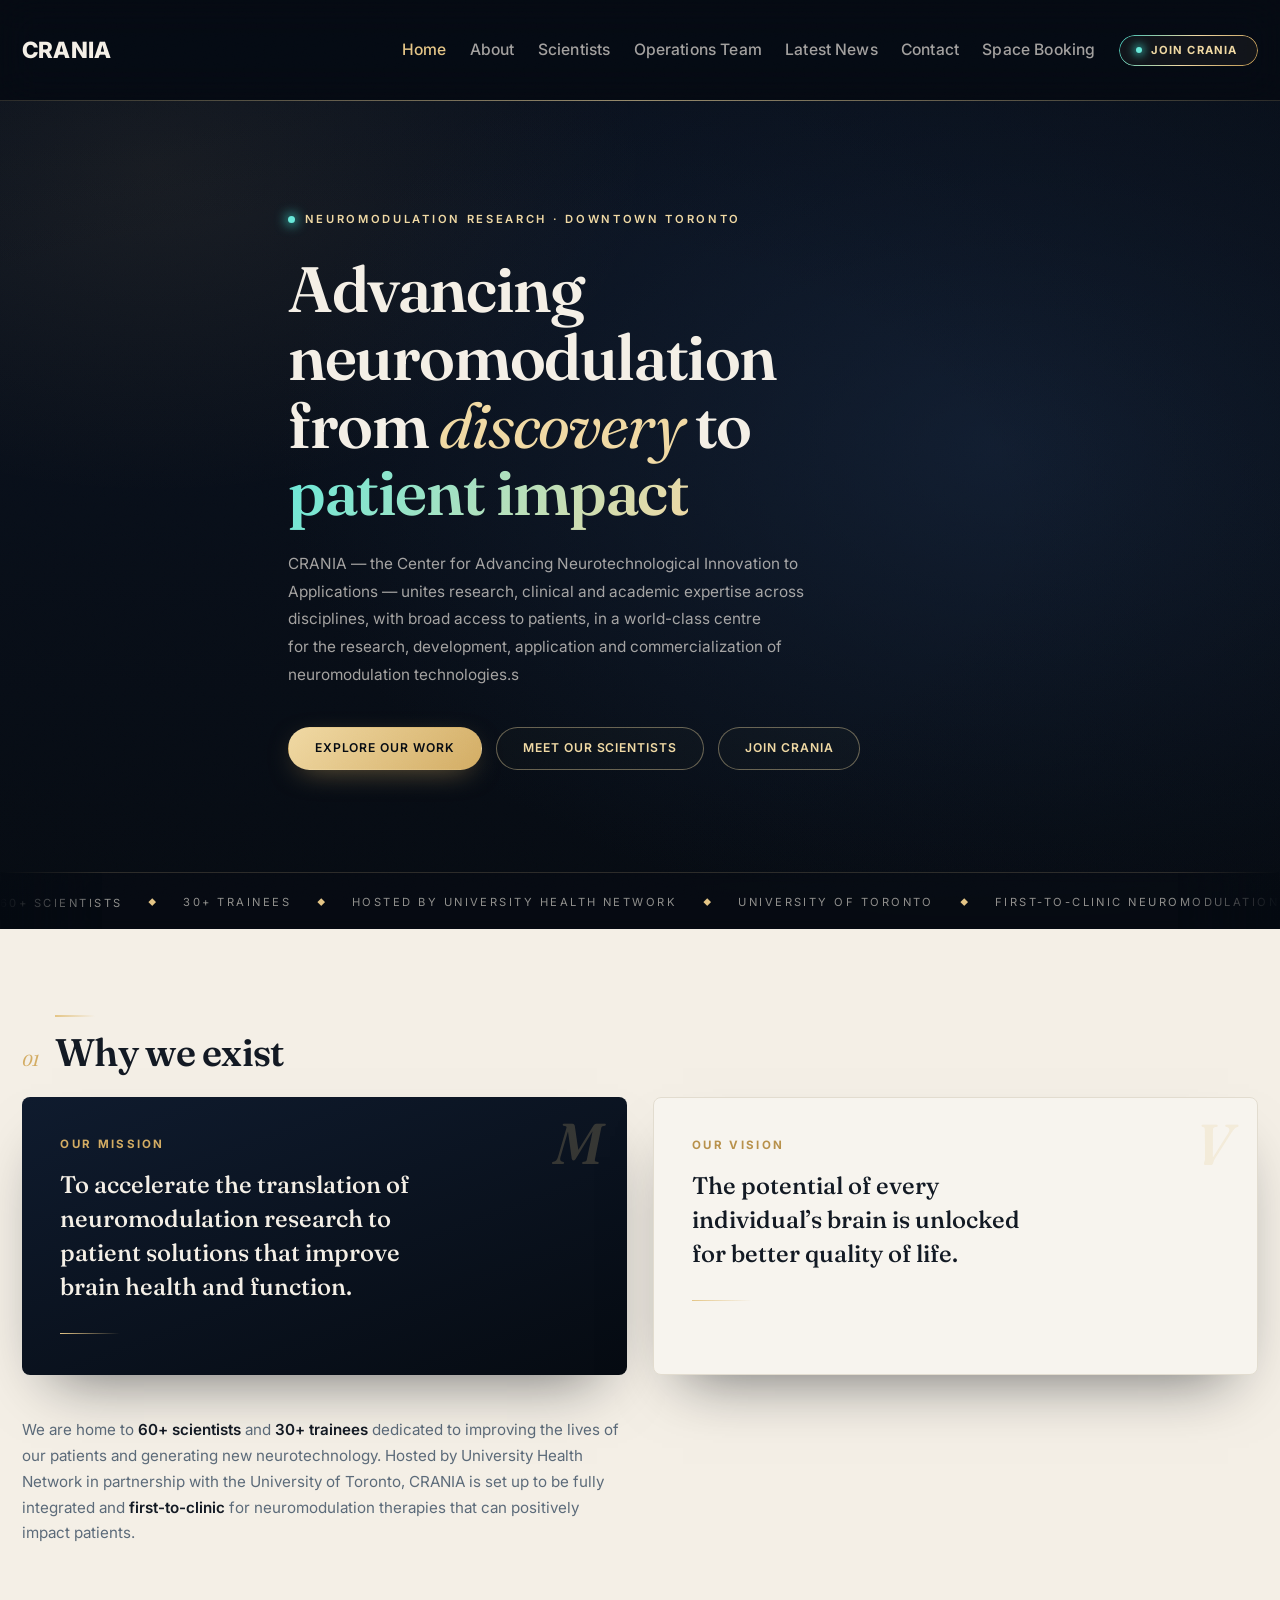
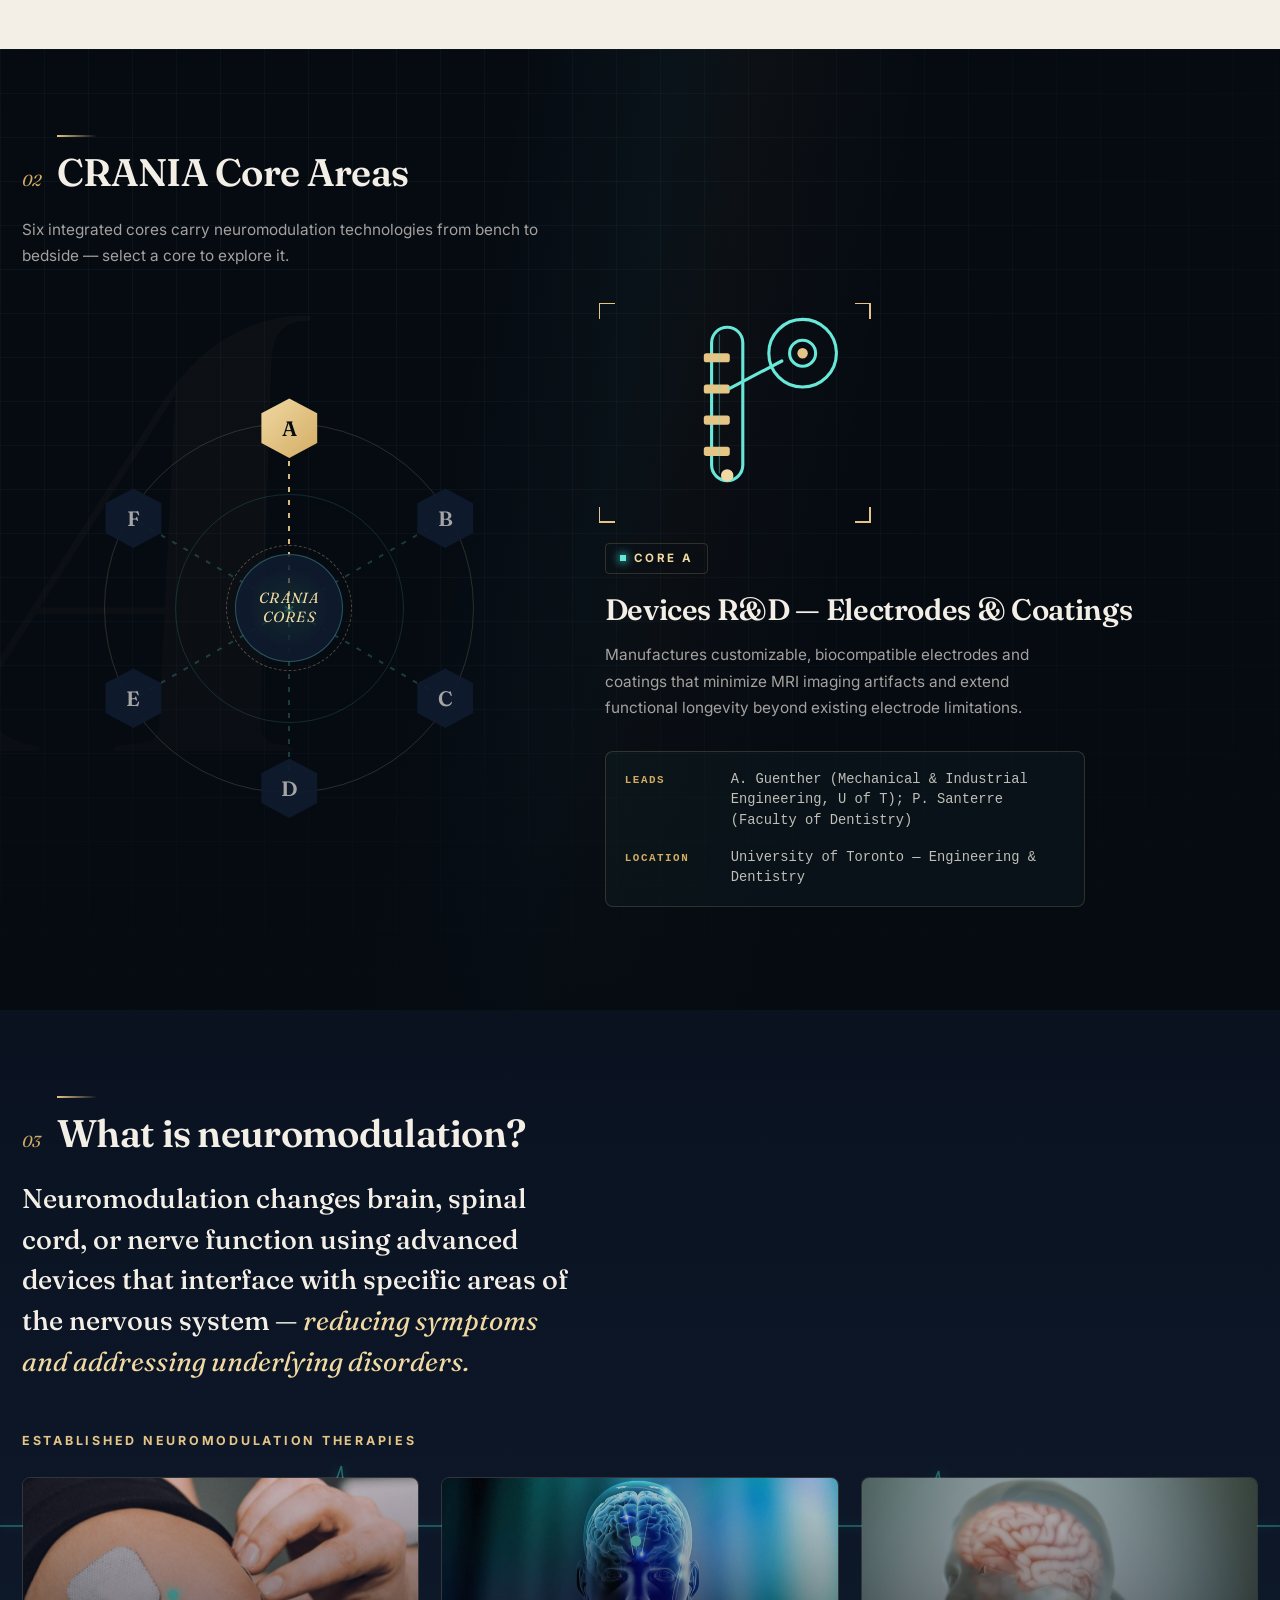
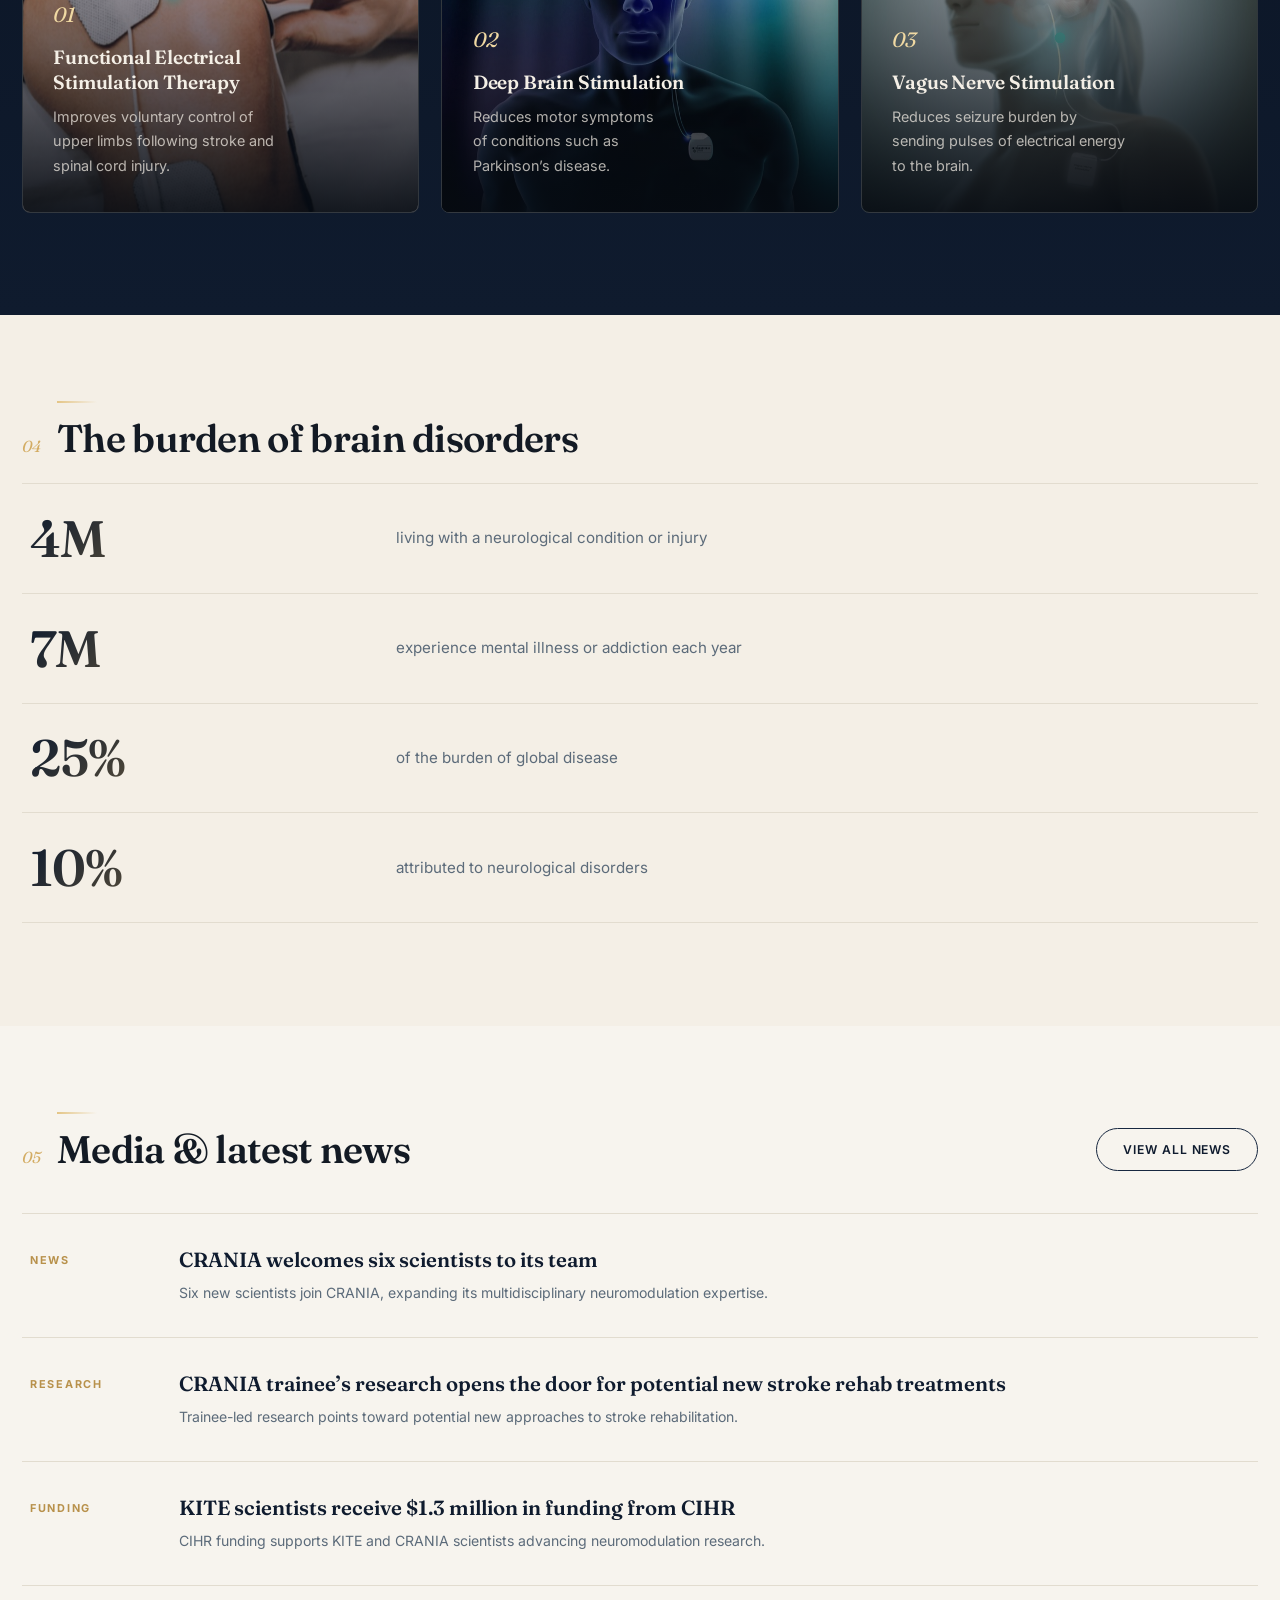
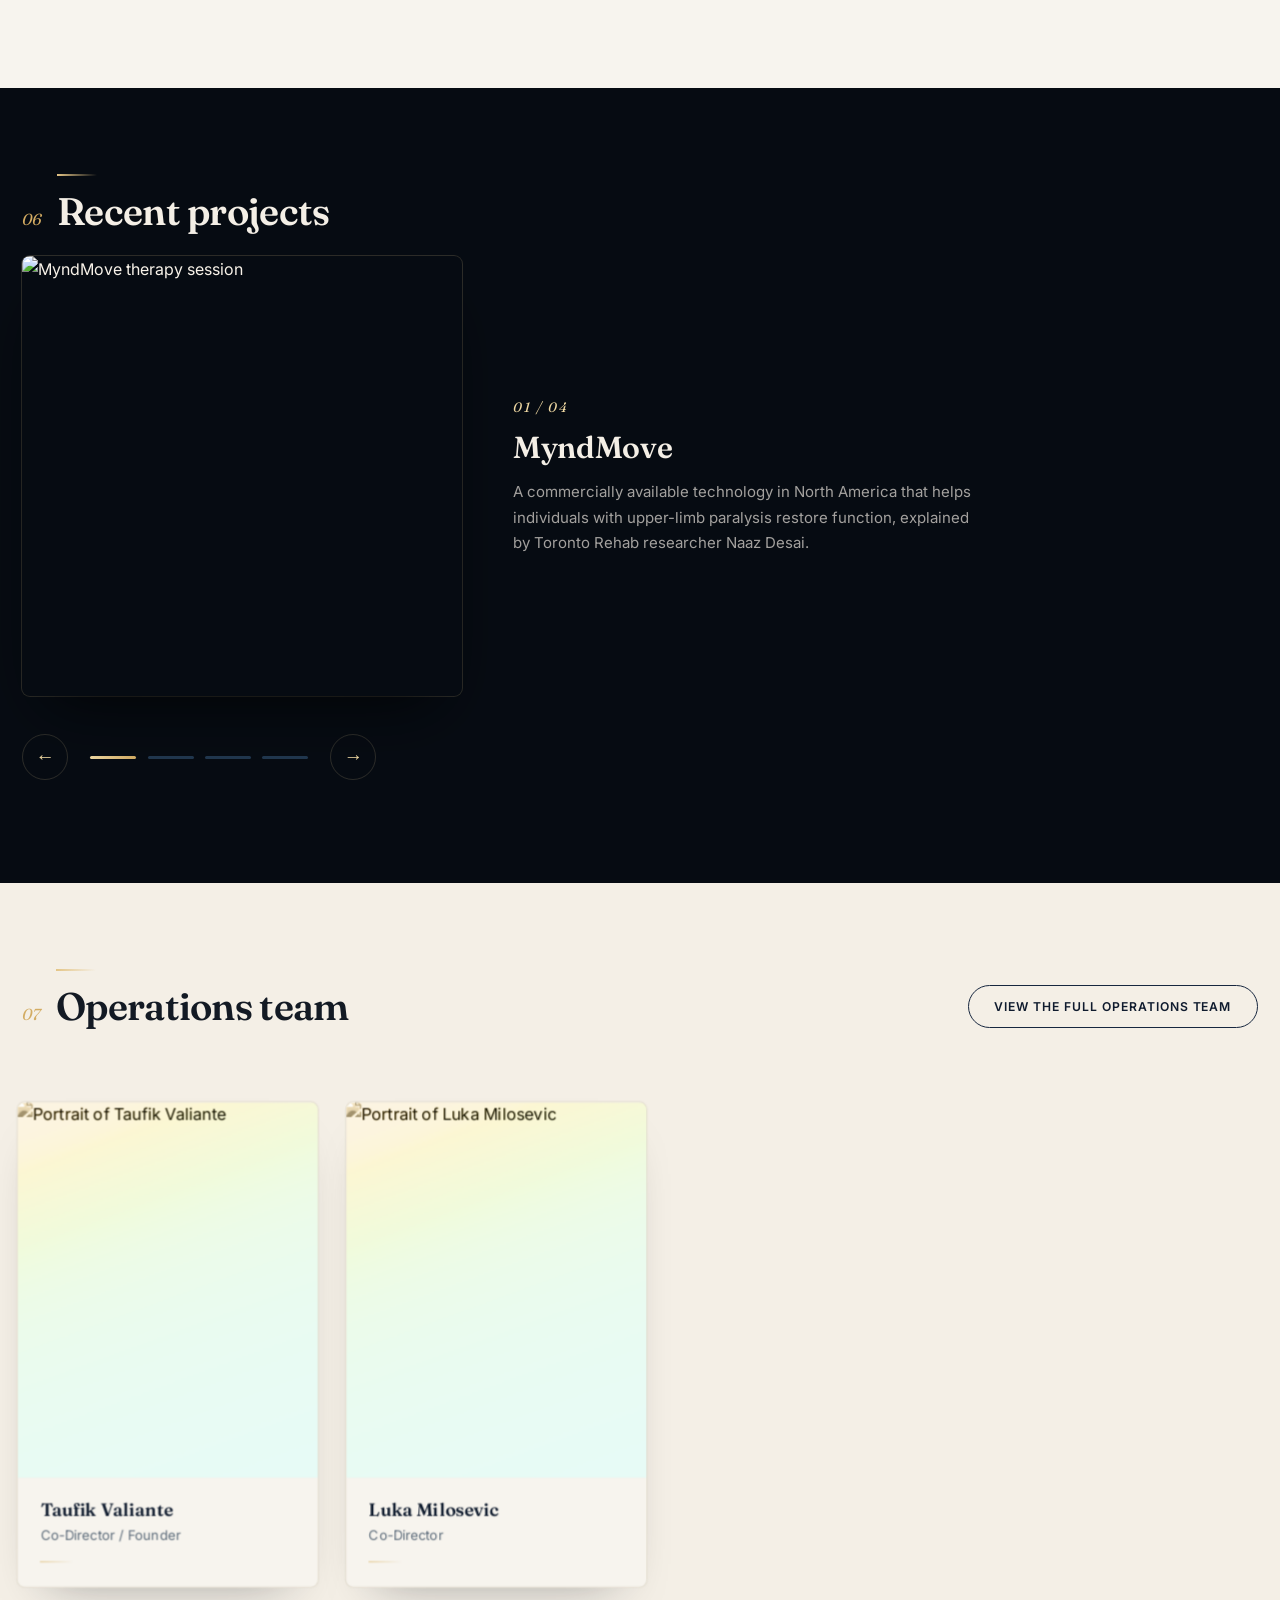
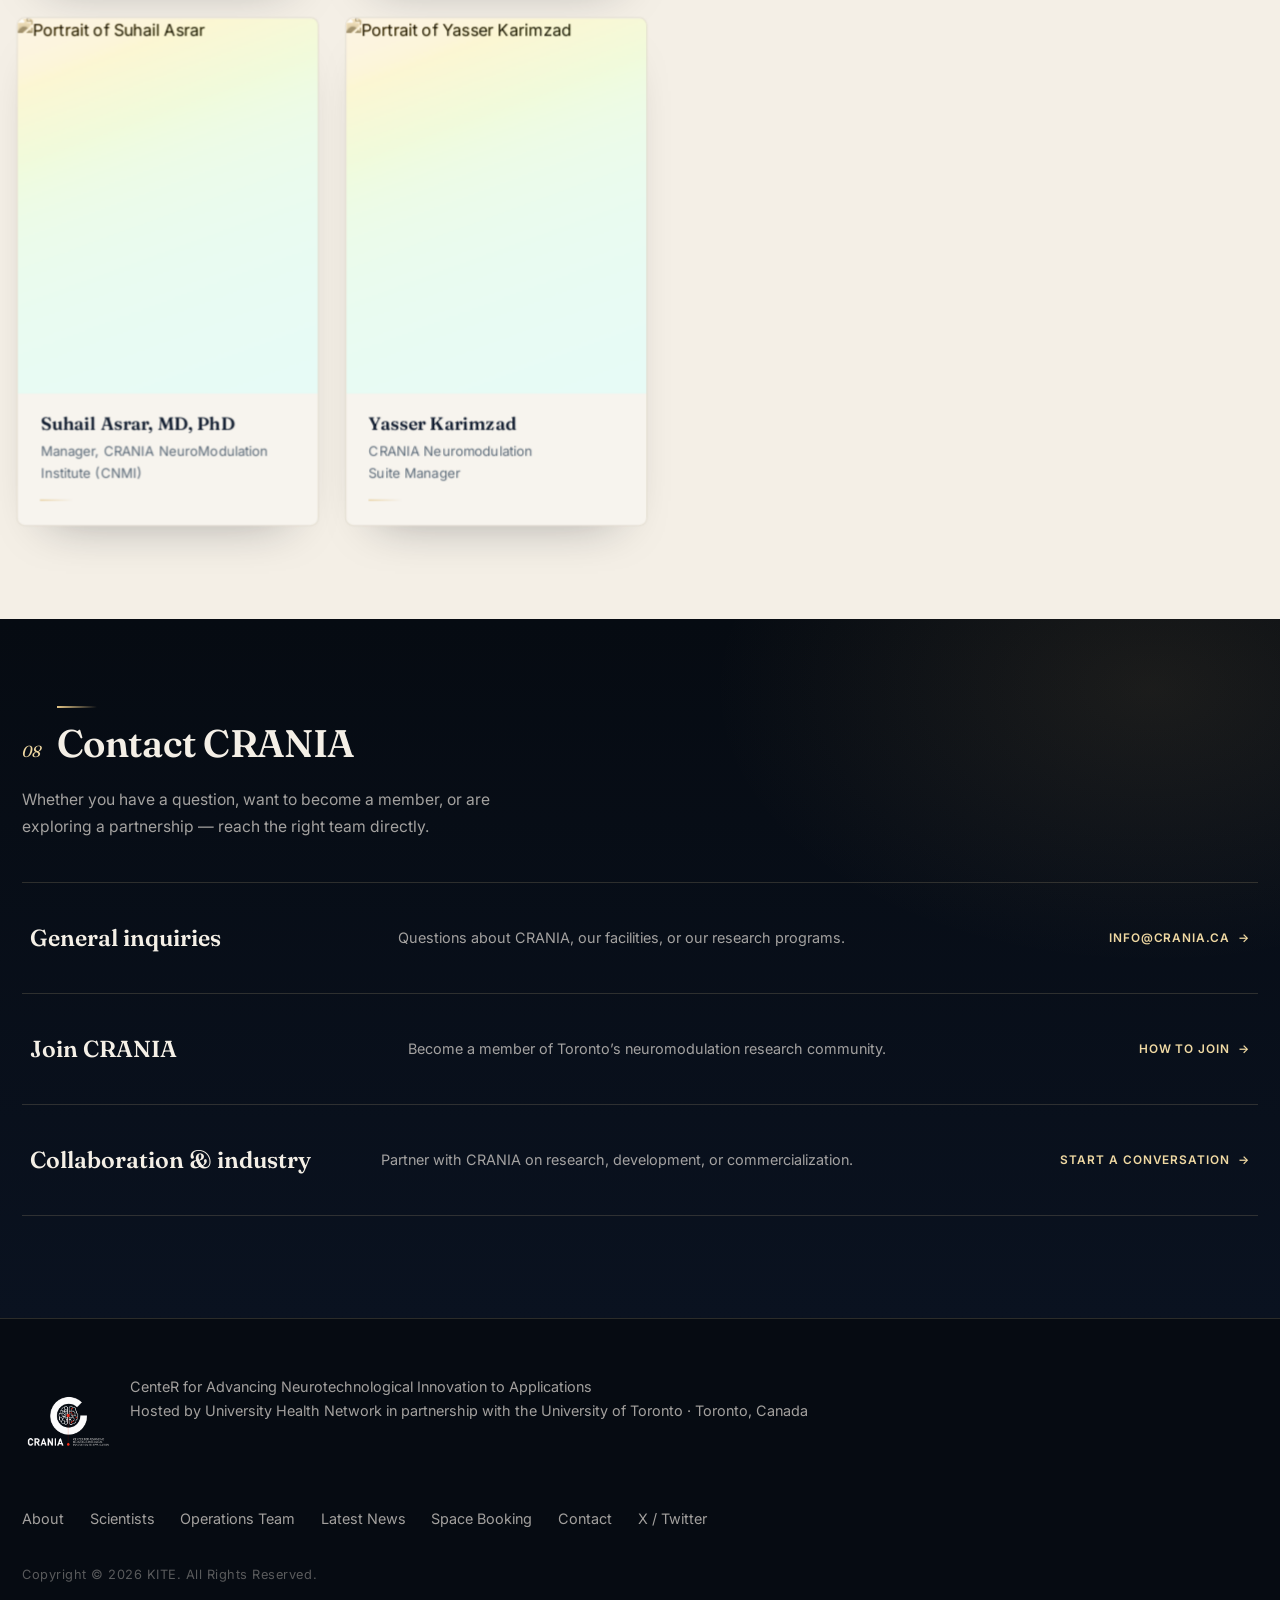
==== commit a0ae9113: "Add files via upload" ====
--- a/index.html
+++ b/index.html
@@ -19,11 +19,7 @@
   <header class="site-header" id="site-header">
     <div class="container header-inner">
       <a class="brand" href="#top" aria-label="CRANIA home">
-        <img src="https://kite-uhn-crania.s3.ca-central-1.amazonaws.com/logo/CraniaLogo.png" alt="CRANIA logo" class="brand-logo">
-        <span class="brand-text">
-          <strong>CRANIA</strong>
-          <small>UHN &middot; University of Toronto</small>
-        </span>
+        <span class="brand-text"><strong>CRANIA</strong></span>
       </a>
       <nav class="site-nav" id="site-nav" aria-label="Primary">
         <ul>
@@ -34,7 +30,7 @@
           <li><a href="#latest-news">Latest News</a></li>
           <li><a href="#contact">Contact</a></li>
           <li><a href="https://kite-uhn.com/space-booking">Space Booking</a></li>
-          <li><button type="button" class="btn btn-primary btn-nav" data-open-join>Join CRANIA</button></li>
+          <li><button type="button" class="btn-join" data-open-join><span class="btn-join-dot" aria-hidden="true"></span>Join CRANIA</button></li>
         </ul>
       </nav>
       <button type="button" class="nav-toggle" id="nav-toggle" aria-expanded="false" aria-controls="site-nav" aria-label="Open menu">
@@ -55,17 +51,16 @@
         <p class="hero-eyebrow"><span class="eyebrow-dot"></span>Neuromodulation Research &middot; Downtown Toronto</p>
         <h1 id="hero-heading">Advancing neuromodulation from <em>discovery</em> to <span class="grad-word">patient impact</span></h1>
         <p class="hero-lede">
-          CRANIA — the CenteR for Advancing Neurotechnological Innovation to Applications — unites
+          CRANIA — the Center for Advancing Neurotechnological Innovation to Applications — unites
           research, clinical and academic expertise across disciplines, with broad access to patients, in a
           world-class centre for the research, development, application and commercialization of
-          neuromodulation technologies.
+          neuromodulation technologies.s
         </p>
         <div class="hero-ctas">
           <a class="btn btn-primary btn-magnetic" href="#cores">Explore our work</a>
           <a class="btn btn-line btn-magnetic" href="scientists.html">Meet our scientists</a>
           <button type="button" class="btn btn-line btn-magnetic" data-open-join>Join CRANIA</button>
         </div>
-        <p class="hero-hint" aria-hidden="true">Drag the constellation to explore &middot; move your cursor to energize the network</p>
       </div>
       <div class="hero-ticker" aria-hidden="true">
         <div class="ticker-track">
@@ -125,6 +120,16 @@
       data-panel content below. When the About/Core-detail page is built, migrate it there.
     -->
     <section class="section section-cores" id="cores" aria-labelledby="cores-heading">
+      <div class="cores-bg" aria-hidden="true">
+        <div class="cores-grid"></div>
+        <div class="cores-scan"></div>
+        <div class="cores-bg-layer is-active" data-core="a"><span class="core-watermark">A</span></div>
+        <div class="cores-bg-layer" data-core="b"><span class="core-watermark">B</span></div>
+        <div class="cores-bg-layer" data-core="c"><span class="core-watermark">C</span></div>
+        <div class="cores-bg-layer" data-core="d"><span class="core-watermark">D</span></div>
+        <div class="cores-bg-layer" data-core="e"><span class="core-watermark">E</span></div>
+        <div class="cores-bg-layer" data-core="f"><span class="core-watermark">F</span></div>
+      </div>
       <div class="container">
         <div class="section-kicker">
           <span class="kicker-num">02</span>
@@ -133,11 +138,20 @@
         <p class="section-lede">Six integrated cores carry neuromodulation technologies from bench to bedside — select a core to explore it.</p>
 
         <div class="orbital">
-          <!-- Orbit ring visual + selectable core dots -->
+          <!-- Hub-and-spoke circuit selector -->
           <div class="orbital-stage" role="tablist" aria-label="CRANIA cores" aria-orientation="horizontal">
             <div class="orbit-ring" aria-hidden="true"></div>
             <div class="orbit-ring orbit-ring-2" aria-hidden="true"></div>
-            <span class="orbit-core-label" aria-hidden="true">CRANIA<br>CORES</span>
+            <div class="orbit-spoke is-active" style="--i:0" aria-hidden="true"></div>
+            <div class="orbit-spoke" style="--i:1" aria-hidden="true"></div>
+            <div class="orbit-spoke" style="--i:2" aria-hidden="true"></div>
+            <div class="orbit-spoke" style="--i:3" aria-hidden="true"></div>
+            <div class="orbit-spoke" style="--i:4" aria-hidden="true"></div>
+            <div class="orbit-spoke" style="--i:5" aria-hidden="true"></div>
+            <div class="orbit-hub" aria-hidden="true">
+              <span class="orbit-hub-ring"></span>
+              <span class="orbit-hub-label">CRANIA<br>CORES</span>
+            </div>
             <button class="orbit-dot is-active" role="tab" id="tab-a" aria-selected="true" aria-controls="panel-a" style="--i:0">A</button>
             <button class="orbit-dot" role="tab" id="tab-b" aria-selected="false" aria-controls="panel-b" tabindex="-1" style="--i:1">B</button>
             <button class="orbit-dot" role="tab" id="tab-c" aria-selected="false" aria-controls="panel-c" tabindex="-1" style="--i:2">C</button>
@@ -148,6 +162,24 @@
 
           <div class="orbital-panels">
             <div class="orbit-panel is-active" role="tabpanel" id="panel-a" aria-labelledby="tab-a" tabindex="0">
+              <div class="core-viewfinder" aria-hidden="true">
+                <span class="vf-corner vf-tl"></span><span class="vf-corner vf-tr"></span>
+                <span class="vf-corner vf-bl"></span><span class="vf-corner vf-br"></span>
+                <svg class="schema-icon" viewBox="0 0 200 160" fill="none" stroke="currentColor" stroke-width="2.4" stroke-linecap="round" stroke-linejoin="round">
+                  <rect class="schema-draw" x="82" y="14" width="24" height="118" rx="12" pathLength="100" style="--d:0s"/>
+                  <rect x="76" y="34" width="20" height="7" rx="2" class="schema-fill"/>
+                  <rect x="76" y="58" width="20" height="7" rx="2" class="schema-fill"/>
+                  <rect x="76" y="82" width="20" height="7" rx="2" class="schema-fill"/>
+                  <rect x="76" y="106" width="20" height="7" rx="2" class="schema-fill"/>
+                  <line class="schema-draw" x1="88" y1="20" x2="88" y2="126" pathLength="100" style="--d:.1s" stroke-width="1" opacity="0.35"/>
+                  <path class="schema-draw" d="M96 61 L136 40" pathLength="100" style="--d:.3s"/>
+                  <circle class="schema-draw" cx="152" cy="34" r="26" pathLength="100" style="--d:.35s"/>
+                  <circle class="schema-draw" cx="152" cy="34" r="10" pathLength="100" style="--d:.45s"/>
+                  <circle cx="152" cy="34" r="4" class="schema-fill"/>
+                  <circle class="schema-pulse" cx="94" cy="128" r="4"/>
+                  <circle class="schema-pulse-ring" cx="94" cy="128" r="4"/>
+                </svg>
+              </div>
               <p class="orbit-tag">Core A</p>
               <h3>Devices R&amp;D — Electrodes &amp; Coatings</h3>
               <p class="orbit-summary">Manufactures customizable, biocompatible electrodes and coatings that minimize MRI imaging artifacts and extend functional longevity beyond existing electrode limitations.</p>
@@ -157,6 +189,26 @@
               </dl>
             </div>
             <div class="orbit-panel" role="tabpanel" id="panel-b" aria-labelledby="tab-b" tabindex="0" hidden>
+              <div class="core-viewfinder" aria-hidden="true">
+                <span class="vf-corner vf-tl"></span><span class="vf-corner vf-tr"></span>
+                <span class="vf-corner vf-bl"></span><span class="vf-corner vf-br"></span>
+                <svg class="schema-icon" viewBox="0 0 200 160" fill="none" stroke="currentColor" stroke-width="2.4" stroke-linecap="round" stroke-linejoin="round">
+                  <rect class="schema-draw" x="62" y="42" width="76" height="76" rx="6" pathLength="100" style="--d:0s"/>
+                  <path class="schema-draw" d="M78 62 h16 v14 h16 v14 h16" pathLength="100" style="--d:.15s"/>
+                  <circle cx="78" cy="62" r="2.6" class="schema-fill"/>
+                  <circle cx="126" cy="90" r="2.6" class="schema-fill"/>
+                  <line class="schema-draw" x1="40" y1="58" x2="62" y2="58" pathLength="100" style="--d:.1s"/>
+                  <line class="schema-draw" x1="40" y1="80" x2="62" y2="80" pathLength="100" style="--d:.1s"/>
+                  <line class="schema-draw" x1="40" y1="102" x2="62" y2="102" pathLength="100" style="--d:.1s"/>
+                  <line class="schema-draw" x1="138" y1="58" x2="160" y2="58" pathLength="100" style="--d:.2s"/>
+                  <line class="schema-draw" x1="138" y1="80" x2="160" y2="80" pathLength="100" style="--d:.2s"/>
+                  <line class="schema-flow" x1="138" y1="102" x2="172" y2="102" pathLength="100"/>
+                  <path class="schema-draw" d="M148 26 a14 14 0 0 1 20 0" pathLength="100" style="--d:.3s"/>
+                  <path class="schema-draw" d="M153 32 a7 7 0 0 1 10 0" pathLength="100" style="--d:.35s"/>
+                  <circle class="schema-pulse" cx="172" cy="102" r="4"/>
+                  <circle class="schema-pulse-ring" cx="172" cy="102" r="4"/>
+                </svg>
+              </div>
               <p class="orbit-tag">Core B</p>
               <h3>Devices R&amp;D — Electronics</h3>
               <p class="orbit-summary">Develops next-generation implantable systems that process brain signals and deliver responsive neuromodulation therapy with wireless monitoring and real-time communication.</p>
@@ -166,6 +218,21 @@
               </dl>
             </div>
             <div class="orbit-panel" role="tabpanel" id="panel-c" aria-labelledby="tab-c" tabindex="0" hidden>
+              <div class="core-viewfinder" aria-hidden="true">
+                <span class="vf-corner vf-tl"></span><span class="vf-corner vf-tr"></span>
+                <span class="vf-corner vf-bl"></span><span class="vf-corner vf-br"></span>
+                <svg class="schema-icon" viewBox="0 0 200 160" fill="none" stroke="currentColor" stroke-width="2.4" stroke-linecap="round" stroke-linejoin="round">
+                  <circle class="schema-dash" cx="100" cy="82" r="66" pathLength="100"/>
+                  <circle class="schema-dash" cx="100" cy="82" r="50" pathLength="100"/>
+                  <path class="schema-draw" d="M74 70c-3-16 10-28 26-26 16-2 29 10 26 26 6 3 9 12 4 19 2 9-6 17-15 16-2 6-9 10-15 8-6 2-13-2-15-8-9 1-17-7-15-16-5-7-2-16 4-19z" pathLength="100" style="--d:0s"/>
+                  <path class="schema-draw" d="M100 44v58M84 56c6 4 10 4 16 0M82 78c8 5 20 5 28 -2M86 96c6 3 12 3 18 0" pathLength="100" style="--d:.15s"/>
+                  <line class="schema-draw" x1="128" y1="52" x2="128" y2="88" pathLength="100" style="--d:.3s"/>
+                  <line class="schema-draw" x1="110" y1="70" x2="146" y2="70" pathLength="100" style="--d:.35s"/>
+                  <circle class="schema-draw" cx="128" cy="70" r="16" pathLength="100" style="--d:.4s"/>
+                  <circle class="schema-pulse" cx="128" cy="70" r="4"/>
+                  <circle class="schema-pulse-ring" cx="128" cy="70" r="4"/>
+                </svg>
+              </div>
               <p class="orbit-tag">Core C</p>
               <h3>Neuromodulation Suite</h3>
               <p class="orbit-summary">Combines advanced imaging, electrophysiological measurement and surgical navigation to enable precise targeting of disease-associated brain regions in gray and white matter.</p>
@@ -175,6 +242,22 @@
               </dl>
             </div>
             <div class="orbit-panel" role="tabpanel" id="panel-d" aria-labelledby="tab-d" tabindex="0" hidden>
+              <div class="core-viewfinder" aria-hidden="true">
+                <span class="vf-corner vf-tl"></span><span class="vf-corner vf-tr"></span>
+                <span class="vf-corner vf-bl"></span><span class="vf-corner vf-br"></span>
+                <svg class="schema-icon" viewBox="0 0 200 160" fill="none" stroke="currentColor" stroke-width="2.4" stroke-linecap="round" stroke-linejoin="round">
+                  <ellipse class="schema-draw" cx="56" cy="98" rx="28" ry="18" pathLength="100" style="--d:0s"/>
+                  <circle class="schema-draw" cx="94" cy="84" r="16" pathLength="100" style="--d:.08s"/>
+                  <circle class="schema-draw" cx="100" cy="70" r="6" pathLength="100" style="--d:.14s"/>
+                  <circle cx="99" cy="83" r="2" class="schema-fill"/>
+                  <path class="schema-draw" d="M32 92c-8-2-14 4-13 12" pathLength="100" style="--d:.2s"/>
+                  <line class="schema-flow" x1="122" y1="90" x2="150" y2="90" pathLength="100"/>
+                  <path class="schema-draw" d="M172 54 L188 62 L188 92 Q188 110 172 118 Q156 110 156 92 L156 62 Z" pathLength="100" style="--d:.3s"/>
+                  <path class="schema-draw" d="M164 86l6 8 14-18" pathLength="100" style="--d:.45s"/>
+                  <circle class="schema-pulse" cx="172" cy="118" r="4"/>
+                  <circle class="schema-pulse-ring" cx="172" cy="118" r="4"/>
+                </svg>
+              </div>
               <p class="orbit-tag">Core D</p>
               <h3>Technology Validation — Animal Models</h3>
               <p class="orbit-summary">Validates new electrodes, implantable stimulators, sensors, connectors and closed-loop control strategies from Cores A–C in appropriate animal models.</p>
@@ -184,6 +267,25 @@
               </dl>
             </div>
             <div class="orbit-panel" role="tabpanel" id="panel-e" aria-labelledby="tab-e" tabindex="0" hidden>
+              <div class="core-viewfinder" aria-hidden="true">
+                <span class="vf-corner vf-tl"></span><span class="vf-corner vf-tr"></span>
+                <span class="vf-corner vf-bl"></span><span class="vf-corner vf-br"></span>
+                <svg class="schema-icon" viewBox="0 0 200 160" fill="none" stroke="currentColor" stroke-width="2.4" stroke-linecap="round" stroke-linejoin="round">
+                  <g transform="translate(14,21) scale(0.5)">
+                    <path class="schema-draw" vector-effect="non-scaling-stroke" d="M74 70c-3-16 10-28 26-26 16-2 29 10 26 26 6 3 9 12 4 19 2 9-6 17-15 16-2 6-9 10-15 8-6 2-13-2-15-8-9 1-17-7-15-16-5-7-2-16 4-19z" pathLength="100" style="--d:0s"/>
+                    <path class="schema-draw" vector-effect="non-scaling-stroke" d="M100 44v58M84 56c6 4 10 4 16 0M82 78c8 5 20 5 28 -2M86 96c6 3 12 3 18 0" pathLength="100" style="--d:.15s"/>
+                  </g>
+                  <rect class="schema-draw" x="128" y="94" width="42" height="32" rx="6" pathLength="100" style="--d:.2s"/>
+                  <line x1="135" y1="103" x2="150" y2="103" class="schema-draw" pathLength="100" style="--d:.35s"/>
+                  <line x1="135" y1="113" x2="156" y2="113" class="schema-draw" pathLength="100" style="--d:.38s"/>
+                  <path class="schema-flow" d="M78 62 C104 74 118 84 128 96" pathLength="100"/>
+                  <path class="schema-flow" d="M132 120 C100 134 70 100 58 68" pathLength="100"/>
+                  <circle class="schema-pulse" cx="64" cy="58" r="4"/>
+                  <circle class="schema-pulse-ring" cx="64" cy="58" r="4"/>
+                  <circle class="schema-pulse" cx="149" cy="110" r="4" style="animation-delay:.8s"/>
+                  <circle class="schema-pulse-ring" cx="149" cy="110" r="4" style="animation-delay:.8s"/>
+                </svg>
+              </div>
               <p class="orbit-tag">Core E</p>
               <h3>Application — Closed-loop Capabilities</h3>
               <p class="orbit-summary">Clinically evaluates closed-loop algorithms, chips and stimulation protocols with real-time physiological, behavioural and cognitive assessments.</p>
@@ -193,6 +295,22 @@
               </dl>
             </div>
             <div class="orbit-panel" role="tabpanel" id="panel-f" aria-labelledby="tab-f" tabindex="0" hidden>
+              <div class="core-viewfinder" aria-hidden="true">
+                <span class="vf-corner vf-tl"></span><span class="vf-corner vf-tr"></span>
+                <span class="vf-corner vf-bl"></span><span class="vf-corner vf-br"></span>
+                <svg class="schema-icon" viewBox="0 0 200 160" fill="none" stroke="currentColor" stroke-width="2.4" stroke-linecap="round" stroke-linejoin="round">
+                  <rect class="schema-draw" x="55" y="96" width="90" height="20" rx="4" pathLength="100" style="--d:0s"/>
+                  <rect class="schema-draw" x="55" y="120" width="90" height="20" rx="4" pathLength="100" style="--d:.08s"/>
+                  <circle cx="66" cy="106" r="2.4" class="schema-fill"/>
+                  <circle cx="76" cy="106" r="2.4" class="schema-fill"/>
+                  <circle cx="66" cy="130" r="2.4" class="schema-fill"/>
+                  <circle cx="76" cy="130" r="2.4" class="schema-fill"/>
+                  <line class="schema-flow" x1="100" y1="96" x2="100" y2="54" pathLength="100"/>
+                  <path class="schema-draw" d="M78 46c-8-14 10-26 20-16 4-10 22-8 22 4 10 0 12 16 2 20z" pathLength="100" style="--d:.2s"/>
+                  <circle class="schema-pulse" cx="100" cy="42" r="4"/>
+                  <circle class="schema-pulse-ring" cx="100" cy="42" r="4"/>
+                </svg>
+              </div>
               <p class="orbit-tag">Core F</p>
               <h3>High Performance Computing</h3>
               <p class="orbit-summary">Provides robust computational infrastructure for data collection, standardization and analytics, connecting pre-processed sensor data to HPC4Health.</p>
@@ -225,20 +343,41 @@
         </p>
         <p class="neuro-subtitle">Established neuromodulation therapies</p>
         <div class="therapy-grid">
-          <article class="therapy-card">
-            <span class="therapy-num" aria-hidden="true">01</span>
-            <h3>Functional Electrical Stimulation Therapy</h3>
-            <p>Improves voluntary control of upper limbs following stroke and spinal cord injury.</p>
+          <article class="therapy-card therapy-card--fes">
+            <div class="therapy-photo" style="background-image:url(assets/img/therapies/fes-electrodes.jpg)" aria-hidden="true">
+              <span class="therapy-pulse-dot" style="left:38%; top:35%"></span>
+              <span class="therapy-pulse-ring" style="left:38%; top:35%"></span>
+            </div>
+            <div class="therapy-scrim" aria-hidden="true"></div>
+            <div class="therapy-copy">
+              <span class="therapy-num" aria-hidden="true">01</span>
+              <h3>Functional Electrical Stimulation Therapy</h3>
+              <p>Improves voluntary control of upper limbs following stroke and spinal cord injury.</p>
+            </div>
           </article>
-          <article class="therapy-card">
-            <span class="therapy-num" aria-hidden="true">02</span>
-            <h3>Deep Brain Stimulation</h3>
-            <p>Reduces motor symptoms of conditions such as Parkinson&rsquo;s disease.</p>
+          <article class="therapy-card therapy-card--dbs">
+            <div class="therapy-photo" style="background-image:url(assets/img/therapies/dbs-implant.jpg)" aria-hidden="true">
+              <span class="therapy-pulse-dot" style="left:49%; top:20%"></span>
+              <span class="therapy-pulse-ring" style="left:49%; top:20%"></span>
+            </div>
+            <div class="therapy-scrim" aria-hidden="true"></div>
+            <div class="therapy-copy">
+              <span class="therapy-num" aria-hidden="true">02</span>
+              <h3>Deep Brain Stimulation</h3>
+              <p>Reduces motor symptoms of conditions such as Parkinson&rsquo;s disease.</p>
+            </div>
           </article>
-          <article class="therapy-card">
-            <span class="therapy-num" aria-hidden="true">03</span>
-            <h3>Vagus Nerve Stimulation</h3>
-            <p>Reduces seizure burden by sending pulses of electrical energy to the brain.</p>
+          <article class="therapy-card therapy-card--vns">
+            <div class="therapy-photo" style="background-image:url(assets/img/therapies/vns-diagram.jpg)" aria-hidden="true">
+              <span class="therapy-pulse-dot" style="left:50%; top:48%"></span>
+              <span class="therapy-pulse-ring" style="left:50%; top:48%"></span>
+            </div>
+            <div class="therapy-scrim" aria-hidden="true"></div>
+            <div class="therapy-copy">
+              <span class="therapy-num" aria-hidden="true">03</span>
+              <h3>Vagus Nerve Stimulation</h3>
+              <p>Reduces seizure burden by sending pulses of electrical energy to the brain.</p>
+            </div>
           </article>
         </div>
       </div>
@@ -322,7 +461,7 @@
       <div class="showcase" aria-label="Recent CRANIA projects">
         <div class="showcase-viewport">
           <figure class="showcase-slide is-active" data-index="0">
-            <img src="https://kite-uhn-crania.s3.ca-central-1.amazonaws.com/photos/2_edited.jpg" alt="MyndMove therapy session" loading="lazy" decoding="async">
+            <img src="https://kite-uhn-crania.s3.ca-central-1.amazonaws.com/photos/1_edited.jpg" alt="MyndMove therapy session" loading="lazy" decoding="async">
             <figcaption>
               <p class="showcase-num">01 / 04</p>
               <h3>MyndMove</h3>
@@ -377,35 +516,57 @@
           </div>
           <a class="btn btn-line-dark btn-magnetic" href="https://kite-uhn.com/crania#operation">View the full operations team</a>
         </div>
-        <div class="salon-grid">
-          <article class="salon-card">
-            <div class="salon-portrait">
-              <img src="https://kite-uhn-photos.s3.ca-central-1.amazonaws.com/kite_scientist_40.jpg" alt="Portrait of Taufik Valiante" loading="lazy" decoding="async">
-            </div>
-            <h3>Taufik Valiante</h3>
-            <p>Co-Director / Founder</p>
-          </article>
-          <article class="salon-card">
-            <div class="salon-portrait">
-              <img src="https://kite-uhn-photos.s3.ca-central-1.amazonaws.com/kite_scientist_a_62.png" alt="Portrait of Luka Milosevic" loading="lazy" decoding="async">
-            </div>
-            <h3>Luka Milosevic</h3>
-            <p>Co-Director</p>
-          </article>
-          <article class="salon-card">
-            <div class="salon-portrait">
-              <img src="https://kite-uhn-photos.s3.ca-central-1.amazonaws.com/Suhail-Asrar.png" alt="Portrait of Suhail Asrar" loading="lazy" decoding="async">
-            </div>
-            <h3>Suhail Asrar, MD, PhD</h3>
-            <p>Manager, CRANIA NeuroModulation Institute (CNMI)</p>
-          </article>
-          <article class="salon-card">
-            <div class="salon-portrait">
-              <img src="https://kite-uhn-photos.s3.ca-central-1.amazonaws.com/Yasser-Karimzad.png" alt="Portrait of Yasser Karimzad" loading="lazy" decoding="async">
-            </div>
-            <h3>Yasser Karimzad</h3>
-            <p>CRANIA Neuromodulation Suite Manager</p>
-          </article>
+        <div class="roster-wall">
+          <div class="roster-grid">
+            <article class="roster-card roster-card-lead tilt" data-tilt>
+              <div class="tilt-inner roster-card-inner">
+                <div class="roster-photo">
+                  <img src="https://kite-uhn-photos.s3.ca-central-1.amazonaws.com/kite_scientist_40.jpg" alt="Portrait of Taufik Valiante" loading="lazy" decoding="async">
+                </div>
+                <div class="roster-meta">
+                  <h3>Taufik Valiante</h3>
+                  <p>Co-Director / Founder</p>
+                  <span class="roster-rule" aria-hidden="true"></span>
+                </div>
+              </div>
+            </article>
+            <article class="roster-card tilt" data-tilt>
+              <div class="tilt-inner roster-card-inner">
+                <div class="roster-photo">
+                  <img src="https://kite-uhn-photos.s3.ca-central-1.amazonaws.com/kite_scientist_a_62.png" alt="Portrait of Luka Milosevic" loading="lazy" decoding="async">
+                </div>
+                <div class="roster-meta">
+                  <h3>Luka Milosevic</h3>
+                  <p>Co-Director</p>
+                  <span class="roster-rule" aria-hidden="true"></span>
+                </div>
+              </div>
+            </article>
+            <article class="roster-card tilt" data-tilt>
+              <div class="tilt-inner roster-card-inner">
+                <div class="roster-photo">
+                  <img src="https://kite-uhn-photos.s3.ca-central-1.amazonaws.com/Suhail-Asrar.png" alt="Portrait of Suhail Asrar" loading="lazy" decoding="async">
+                </div>
+                <div class="roster-meta">
+                  <h3>Suhail Asrar, MD, PhD</h3>
+                  <p>Manager, CRANIA NeuroModulation Institute (CNMI)</p>
+                  <span class="roster-rule" aria-hidden="true"></span>
+                </div>
+              </div>
+            </article>
+            <article class="roster-card tilt" data-tilt>
+              <div class="tilt-inner roster-card-inner">
+                <div class="roster-photo">
+                  <img src="https://kite-uhn-photos.s3.ca-central-1.amazonaws.com/Yasser-Karimzad.png" alt="Portrait of Yasser Karimzad" loading="lazy" decoding="async">
+                </div>
+                <div class="roster-meta">
+                  <h3>Yasser Karimzad</h3>
+                  <p>CRANIA Neuromodulation Suite Manager</p>
+                  <span class="roster-rule" aria-hidden="true"></span>
+                </div>
+              </div>
+            </article>
+          </div>
         </div>
       </div>
     </section>
@@ -444,7 +605,7 @@
   <footer class="site-footer">
     <div class="container footer-inner">
       <div class="footer-brand">
-        <img src="https://kite-uhn-crania.s3.ca-central-1.amazonaws.com/logo/CraniaLogo.png" alt="CRANIA logo" class="brand-logo">
+        <img src="assets/img/whitelogo-transparent.png" alt="CRANIA logo" class="brand-logo">
         <p>CenteR for Advancing Neurotechnological Innovation to Applications<br>
         Hosted by University Health Network in partnership with the University of Toronto &middot; Toronto, Canada</p>
       </div>
--- a/css/styles.css
+++ b/css/styles.css
@@ -147,39 +147,68 @@
    ========================================================================== */
 .site-header {
   position: sticky; top: 0; z-index: 100;
-  background: rgba(6, 11, 18, 0.7);
-  backdrop-filter: blur(14px) saturate(140%);
+  background: rgba(6, 11, 18, 0.72);
+  backdrop-filter: blur(18px) saturate(160%);
   border-bottom: 1px solid var(--line-dark);
+}
+.site-header::after {
+  content: ""; position: absolute; left: 0; right: 0; bottom: -1px; height: 1px;
+  background: linear-gradient(90deg, transparent, rgba(240, 217, 163, 0.55) 50%, transparent);
+  pointer-events: none;
 }
 .header-inner {
   display: flex; align-items: center; justify-content: space-between;
-  gap: 1rem; padding-block: 0.75rem;
-}
-.brand { display: flex; align-items: center; gap: 0.7rem; text-decoration: none; }
-.brand-logo { height: 40px; width: auto; image-rendering: -webkit-optimize-contrast; }
+  gap: 1rem; height: 100px; padding-block: 0.75rem;
+}
+.brand { display: flex; align-items: center; text-decoration: none; height: 100%; }
 .brand-text { display: flex; flex-direction: column; line-height: 1.2; }
-.brand-text strong { color: var(--ivory); font-size: 1rem; letter-spacing: 0.16em; font-weight: 600; }
-.brand-text small { color: var(--gold-400); font-size: 0.68rem; letter-spacing: 0.08em; }
+.brand-text strong {
+  color: var(--ivory); font-size: 1.4rem; letter-spacing: 0.01em; font-weight: 800;
+}
 
 .site-nav ul {
-  display: flex; align-items: center; gap: 0.1rem;
+  display: flex; align-items: center; gap: 0.15rem;
   list-style: none; margin: 0; padding: 0;
 }
 .site-nav a {
-  display: block; padding: 0.5rem 0.8rem;
-  color: var(--muted-light); font-size: 0.85rem; font-weight: 500;
-  letter-spacing: 0.02em; text-decoration: none; border-radius: 6px;
+  display: block; padding: 0.55rem 0.65rem;
+  color: var(--muted-light); font-size: 0.98rem; font-weight: 500;
+  letter-spacing: 0.01em; text-decoration: none;
   transition: color 300ms var(--ease-lux);
   position: relative;
 }
-.site-nav a::after {
-  content: ""; position: absolute; left: 0.8rem; right: 0.8rem; bottom: 0.35rem;
-  height: 1px; background: var(--gold-400); transform: scaleX(0);
-  transform-origin: left; transition: transform 350ms var(--ease-lux);
-}
-.site-nav a:hover, .site-nav a[aria-current="page"] { color: var(--ivory); }
-.site-nav a:hover::after, .site-nav a[aria-current="page"]::after { transform: scaleX(1); }
-.btn-nav { padding: 0.6rem 1.15rem; margin-left: 0.6rem; font-size: 0.72rem; }
+.site-nav a:hover, .site-nav a[aria-current="page"] { color: var(--gold-400); }
+
+.btn-join {
+  position: relative; isolation: isolate; overflow: hidden;
+  display: inline-flex; align-items: center; gap: 0.55rem;
+  margin-left: 0.7rem; padding: 0.62rem 1.3rem 0.62rem 1.05rem;
+  font: 700 0.7rem/1 var(--font-body); letter-spacing: 0.1em; text-transform: uppercase;
+  color: var(--gold-300); background: rgba(240, 217, 163, 0.05);
+  border: 0; border-radius: 999px; cursor: pointer;
+  transition: color 400ms var(--ease-lux), box-shadow 400ms var(--ease-lux), transform 200ms var(--ease-lux);
+}
+.btn-join::before {
+  content: ""; position: absolute; inset: 0; z-index: -2; border-radius: inherit; padding: 1px;
+  background: linear-gradient(120deg, var(--teal-400), var(--gold-300), var(--gold-600));
+  -webkit-mask: linear-gradient(#000 0 0) content-box, linear-gradient(#000 0 0);
+  -webkit-mask-composite: xor; mask-composite: exclude;
+}
+.btn-join::after {
+  content: ""; position: absolute; inset: 0; z-index: -1; border-radius: inherit;
+  background: linear-gradient(120deg, var(--teal-400), var(--gold-400), var(--gold-600));
+  opacity: 0; transition: opacity 400ms var(--ease-lux);
+}
+.btn-join:hover {
+  color: var(--obsidian); transform: translateY(-1px);
+  box-shadow: 0 12px 30px -10px rgba(212, 172, 99, 0.65);
+}
+.btn-join:hover::after { opacity: 1; }
+.btn-join-dot {
+  width: 6px; height: 6px; border-radius: 50%; flex-shrink: 0;
+  background: var(--teal-300); box-shadow: 0 0 10px 2px var(--teal-400);
+  animation: pulse-dot 2.4s ease-in-out infinite;
+}
 
 .nav-toggle {
   display: none; flex-direction: column; gap: 5px;
@@ -369,8 +398,44 @@
 /* ==========================================================================
    02 · Core Areas — orbital selector
    ========================================================================== */
-.section-cores { background: var(--obsidian); color: var(--ivory); }
+.section-cores { background: var(--obsidian); color: var(--ivory); overflow: hidden; }
 .section-cores .section-lede { color: var(--muted-light); }
+.section-cores > .container { position: relative; z-index: 1; }
+
+.cores-bg { position: absolute; inset: 0; z-index: 0; }
+/* Blueprint grid + slow radar-style scan sweep replace the old photo backdrop. */
+.cores-grid {
+  position: absolute; inset: 0;
+  background-image:
+    linear-gradient(rgba(103, 232, 217, 0.07) 1px, transparent 1px),
+    linear-gradient(90deg, rgba(103, 232, 217, 0.07) 1px, transparent 1px);
+  background-size: 44px 44px;
+  -webkit-mask-image: radial-gradient(120% 90% at 30% 40%, #000 35%, transparent 82%);
+          mask-image: radial-gradient(120% 90% at 30% 40%, #000 35%, transparent 82%);
+}
+.cores-scan {
+  position: absolute; inset: -10% -20%;
+  background: linear-gradient(100deg, transparent 40%, rgba(103, 232, 217, 0.06) 48%, rgba(212, 172, 99, 0.05) 52%, transparent 60%);
+  animation: cores-scan 9s linear infinite;
+}
+@keyframes cores-scan { from { transform: translateX(-15%); } to { transform: translateX(15%); } }
+.cores-bg-layer {
+  position: absolute; inset: 0;
+  display: flex; align-items: center; justify-content: flex-start;
+  overflow: hidden;
+  opacity: 0;
+  transition: opacity 1400ms var(--ease-lux);
+}
+.cores-bg-layer.is-active { opacity: 1; }
+.core-watermark {
+  font-family: var(--font-display); font-weight: 700; font-style: italic;
+  font-size: min(48vw, 640px); line-height: 1; color: var(--gold-400);
+  opacity: 0.05; margin-left: -4vw; -webkit-user-select: none; user-select: none;
+}
+.cores-bg::after {
+  content: ""; position: absolute; inset: 0;
+  background: linear-gradient(180deg, rgba(6, 11, 18, 0.35), rgba(6, 11, 18, 0.55) 60%, rgba(6, 11, 18, 0.88));
+}
 
 .orbital {
   display: grid; grid-template-columns: minmax(300px, 0.9fr) 1.1fr;
@@ -378,6 +443,7 @@
 }
 
 .orbital-stage {
+  --orbit-radius: 180px;
   position: relative; aspect-ratio: 1; max-width: 440px; width: 100%;
   margin-inline: auto;
 }
@@ -387,19 +453,49 @@
 }
 .orbit-ring-2 { inset: 24%; border-color: rgba(103, 232, 217, 0.14); animation: spin 60s linear infinite; }
 @keyframes spin { to { transform: rotate(360deg); } }
-.orbit-core-label {
+
+.orbit-spoke {
+  --angle: calc(var(--i) * 60deg - 90deg);
+  position: absolute; top: 50%; left: 50%;
+  width: var(--orbit-radius); height: 2px;
+  transform-origin: left center;
+  transform: rotate(var(--angle));
+  background-image: repeating-linear-gradient(90deg, rgba(103, 232, 217, 0.55) 0 5px, transparent 5px 13px);
+  background-size: 200% 100%;
+  opacity: 0.4;
+  animation: spoke-flow 1.1s linear infinite;
+}
+.orbit-spoke.is-active {
+  opacity: 0.95;
+  background-image: repeating-linear-gradient(90deg, var(--gold-400) 0 5px, transparent 5px 13px);
+}
+@keyframes spoke-flow { to { background-position: -26px 0; } }
+
+.orbit-hub {
   position: absolute; top: 50%; left: 50%; transform: translate(-50%, -50%);
+  width: 108px; height: 108px; border-radius: 50%;
+  display: flex; align-items: center; justify-content: center;
+  background: radial-gradient(closest-side, rgba(103, 232, 217, 0.14), rgba(15, 27, 46, 0.9) 78%);
+  border: 1px solid rgba(103, 232, 217, 0.3);
+}
+.orbit-hub-ring {
+  position: absolute; inset: -10px; border-radius: 50%;
+  border: 1px dashed rgba(228, 197, 134, 0.35);
+  animation: spin 40s linear infinite reverse;
+}
+.orbit-hub-label {
   font-family: var(--font-display); font-style: italic;
-  font-size: 1rem; letter-spacing: 0.1em; text-align: center;
-  color: var(--gold-400); line-height: 1.3;
+  font-size: 0.92rem; letter-spacing: 0.08em; text-align: center;
+  color: var(--gold-300); line-height: 1.3; position: relative; z-index: 1;
 }
 .orbit-dot {
   --angle: calc(var(--i) * 60deg - 90deg);
   position: absolute; top: 50%; left: 50%;
   width: 62px; height: 62px; margin: -31px 0 0 -31px;
-  transform: rotate(var(--angle)) translate(180px) rotate(calc(-1 * var(--angle)));
-  border-radius: 50%; cursor: pointer;
-  background: rgba(15, 27, 46, 0.85);
+  transform: rotate(var(--angle)) translate(var(--orbit-radius)) rotate(calc(-1 * var(--angle)));
+  clip-path: polygon(50% 2%, 95% 26%, 95% 74%, 50% 98%, 5% 74%, 5% 26%);
+  cursor: pointer;
+  background: rgba(15, 27, 46, 0.9);
   border: 1px solid var(--line-dark);
   color: var(--muted-light);
   font-family: var(--font-display); font-size: 1.3rem; font-weight: 600;
@@ -412,7 +508,7 @@
   box-shadow: 0 0 0 6px rgba(212, 172, 99, 0.14), 0 0 30px -4px var(--gold-400);
 }
 
-.orbital-panels { position: relative; min-height: 260px; }
+.orbital-panels { position: relative; min-height: 300px; }
 .orbit-panel {
   position: absolute; inset: 0;
   opacity: 0; visibility: hidden;
@@ -421,24 +517,72 @@
 }
 .orbit-panel.is-active { position: relative; opacity: 1; visibility: visible; transform: none; }
 .orbit-panel[hidden] { display: none; }
+
+.core-viewfinder {
+  position: relative; width: 100%; max-width: 260px; aspect-ratio: 5/4;
+  margin: 0 0 1.6rem; color: var(--teal-300);
+}
+.schema-icon { position: absolute; inset: 0; width: 100%; height: 100%; overflow: visible; }
+.vf-corner { position: absolute; width: 16px; height: 16px; }
+.vf-corner::before, .vf-corner::after { content: ""; position: absolute; background: var(--gold-400); }
+.vf-corner::before { width: 100%; height: 1.5px; }
+.vf-corner::after { width: 1.5px; height: 100%; }
+.vf-tl { top: -6px; left: -6px; } .vf-tl::before, .vf-tl::after { top: 0; left: 0; }
+.vf-tr { top: -6px; right: -6px; } .vf-tr::before { top: 0; right: 0; } .vf-tr::after { top: 0; right: 0; }
+.vf-bl { bottom: -6px; left: -6px; } .vf-bl::before { bottom: 0; left: 0; } .vf-bl::after { bottom: 0; left: 0; }
+.vf-br { bottom: -6px; right: -6px; } .vf-br::before { bottom: 0; right: 0; } .vf-br::after { bottom: 0; right: 0; }
+
+.schema-draw, .schema-dash { stroke-dasharray: 100; stroke-dashoffset: 100; }
+.orbit-panel.is-active .schema-draw {
+  animation: schema-draw 1s var(--ease-lux) forwards;
+  animation-delay: var(--d, 0s);
+}
+.orbit-panel.is-active .schema-dash {
+  stroke-dasharray: 3 3;
+  animation: schema-draw 1.4s var(--ease-lux) forwards;
+}
+@keyframes schema-draw { to { stroke-dashoffset: 0; } }
+.schema-fill { fill: var(--gold-400); stroke: none; }
+.schema-flow {
+  stroke: var(--gold-400); stroke-dasharray: 5 6; opacity: 0.85;
+  animation: schema-flow-move 1s linear infinite;
+}
+@keyframes schema-flow-move { to { stroke-dashoffset: -22; } }
+.schema-pulse { fill: var(--gold-300); stroke: none; animation: pulse-dot 2.4s ease-in-out infinite; }
+.schema-pulse-ring {
+  fill: none; stroke: var(--gold-300); stroke-width: 1.6;
+  transform-box: fill-box; transform-origin: center;
+  animation: icon-ping 2.4s var(--ease-lux) infinite;
+}
+
 .orbit-tag {
-  display: inline-block; font-size: 0.72rem; font-weight: 700;
+  display: inline-flex; align-items: center; gap: 0.5rem;
+  font-family: var(--font-body); font-size: 0.72rem; font-weight: 700;
   letter-spacing: 0.2em; text-transform: uppercase;
   color: var(--gold-300); border: 1px solid var(--line-dark);
-  border-radius: 999px; padding: 0.3rem 0.9rem; margin: 0 0 1.2rem;
-}
+  border-radius: 4px; padding: 0.3rem 0.9rem; margin: 0 0 1.2rem;
+}
+.orbit-tag::before { content: ""; width: 6px; height: 6px; background: var(--teal-300); box-shadow: 0 0 8px 1px var(--teal-400); }
 .orbit-panel h3 {
   font-family: var(--font-display); font-size: clamp(1.4rem, 2.4vw, 1.85rem);
   font-weight: 600; color: var(--ivory); letter-spacing: -0.012em;
 }
 .orbit-summary { color: var(--muted-light); font-size: 0.96rem; line-height: 1.75; max-width: 48ch; }
-.orbit-meta { display: grid; gap: 1rem; margin: 1.8rem 0 0; }
+.orbit-meta {
+  display: grid; gap: 1rem; margin: 1.8rem 0 0; max-width: 48ch;
+  padding: 1.1rem 1.2rem; border: 1px solid var(--line-dark); border-radius: var(--radius-lg);
+  background: rgba(103, 232, 217, 0.03);
+}
 .orbit-meta > div { display: grid; grid-template-columns: 90px 1fr; gap: 1rem; align-items: baseline; }
 .orbit-meta dt {
-  font-size: 0.7rem; font-weight: 700; letter-spacing: 0.16em;
+  font-size: 0.68rem; font-weight: 700; letter-spacing: 0.14em;
   text-transform: uppercase; color: var(--gold-500);
-}
-.orbit-meta dd { margin: 0; color: rgba(244, 239, 230, 0.78); font-size: 0.86rem; }
+  font-family: "SFMono-Regular", Menlo, Consolas, monospace;
+}
+.orbit-meta dd {
+  margin: 0; color: rgba(244, 239, 230, 0.78); font-size: 0.86rem;
+  font-family: "SFMono-Regular", Menlo, Consolas, monospace; line-height: 1.5;
+}
 
 /* ==========================================================================
    03 · What is Neuromodulation — live signal
@@ -476,19 +620,63 @@
   gap: 1.4rem; position: relative;
 }
 .therapy-card {
-  background: rgba(240, 217, 163, 0.03);
+  position: relative; overflow: hidden;
+  display: flex; flex-direction: column; justify-content: flex-end;
+  min-height: 21rem;
   border: 1px solid var(--line-dark);
   border-radius: var(--radius-lg);
   padding: 2rem 1.9rem 2.1rem;
-  transition: transform 400ms var(--ease-lux), border-color 400ms var(--ease-lux), background 400ms;
-}
-.therapy-card:hover { transform: translateY(-6px); border-color: rgba(240, 217, 163, 0.4); background: rgba(240, 217, 163, 0.06); }
+  transition: transform 400ms var(--ease-lux), border-color 400ms var(--ease-lux);
+}
+.therapy-card:hover { transform: translateY(-6px); border-color: rgba(240, 217, 163, 0.4); }
+.therapy-photo {
+  position: absolute; inset: 0;
+  background-size: cover; background-position: center;
+  filter: saturate(0.92) brightness(0.92);
+  transform: scale(1.04);
+  transition: transform 900ms var(--ease-lux);
+}
+.therapy-card:hover .therapy-photo { transform: scale(1.12); }
+.therapy-card--fes .therapy-photo { transform: scale(1); }
+.therapy-card--fes:hover .therapy-photo { transform: scale(1.05); }
+.therapy-scrim {
+  position: absolute; inset: 0;
+  background: linear-gradient(180deg, rgba(6, 11, 18, 0.1), rgba(6, 11, 18, 0.55) 55%, rgba(6, 11, 18, 0.92));
+}
+.therapy-copy { position: relative; z-index: 1; max-width: 24ch; }
+.therapy-credit {
+  position: relative; z-index: 1; margin: 0.9rem 0 0;
+  font-size: 0.62rem; color: rgba(244, 239, 230, 0.4); letter-spacing: 0.01em;
+}
+.therapy-pulse-dot, .therapy-pulse-ring {
+  position: absolute; width: 10px; height: 10px; margin: -5px 0 0 -5px;
+  border-radius: 50%; transform-origin: center;
+}
+.therapy-pulse-dot {
+  background: var(--teal-300); box-shadow: 0 0 10px 3px rgba(103, 232, 217, 0.7);
+  animation: pulse-dot 2.6s ease-in-out infinite;
+}
+.therapy-pulse-ring {
+  border: 1.5px solid var(--teal-300);
+  animation: icon-ping 2.6s var(--ease-lux) infinite;
+}
+.therapy-card:nth-child(2) .therapy-pulse-dot,
+.therapy-card:nth-child(2) .therapy-pulse-ring { animation-delay: 0.5s; }
+.therapy-card:nth-child(3) .therapy-pulse-dot,
+.therapy-card:nth-child(3) .therapy-pulse-ring { animation-delay: 1s; }
+@keyframes icon-ping {
+  0% { transform: scale(1); opacity: 0.7; }
+  100% { transform: scale(3.4); opacity: 0; }
+}
 .therapy-num {
   font-family: var(--font-display); font-style: italic; font-size: 1.3rem;
-  color: var(--gold-400); display: block; margin-bottom: 0.8rem;
-}
-.therapy-card h3 { font-size: 1rem; color: var(--teal-300); font-family: var(--font-body); font-weight: 600; letter-spacing: 0.01em; }
-.therapy-card p { margin: 0; color: var(--muted-light); font-size: 0.9rem; }
+  color: var(--gold-300); display: block; margin-bottom: 0.8rem;
+}
+.therapy-card h3 {
+  font-size: 1.2rem; color: var(--ivory); font-family: var(--font-display);
+  font-weight: 600; letter-spacing: -0.01em; margin: 0 0 0.6rem; line-height: 1.3;
+}
+.therapy-card p { margin: 0; color: rgba(244, 239, 230, 0.72); font-size: 0.9rem; }
 
 /* ==========================================================================
    04 · Impact — counting ledger
@@ -604,33 +792,64 @@
    07 · Operations team — portrait salon
    ========================================================================== */
 .section-team { background: var(--ivory); color: var(--ink); }
-.salon-grid {
-  display: grid; grid-template-columns: repeat(auto-fit, minmax(220px, 1fr));
-  gap: 1.6rem;
-}
-.salon-card { text-align: center; }
-.salon-portrait {
-  position: relative; width: 150px; height: 150px; margin: 0 auto 1.3rem;
-  border-radius: 50%; padding: 5px;
-  background: conic-gradient(from 140deg, var(--gold-300), var(--teal-400), var(--gold-500), var(--gold-300));
-  transition: transform 500ms var(--ease-lux);
-}
-.salon-portrait::after {
-  content: ""; position: absolute; inset: 5px; border-radius: 50%;
-  box-shadow: inset 0 0 0 3px var(--ivory);
-}
-.salon-portrait img {
-  width: 100%; height: 100%; border-radius: 50%; object-fit: cover;
-  filter: grayscale(1) contrast(1.02);
-  transition: filter 600ms var(--ease-lux);
-}
-.salon-card:hover .salon-portrait { transform: translateY(-6px) rotate(-1.5deg); }
-.salon-card:hover .salon-portrait img { filter: grayscale(0); }
-.salon-card h3 {
-  font-family: var(--font-display); font-size: 1.12rem; font-weight: 600;
-  color: var(--navy-800); margin-bottom: 0.25rem;
-}
-.salon-card p { margin: 0; color: var(--muted); font-size: 0.84rem; }
+
+.roster-wall { position: relative; padding-top: 1.5rem; }
+.roster-grid {
+  position: relative; z-index: 1;
+  display: grid; grid-template-columns: repeat(2, 1fr);
+  gap: 1.8rem 1.6rem; perspective: 1500px;
+  padding-top: 1rem;
+  max-width: 620px;
+}
+.roster-card {
+  position: relative; transform-style: preserve-3d;
+  transition: transform 500ms var(--ease-lux), box-shadow 500ms var(--ease-lux);
+}
+.roster-card::before {
+  content: ""; position: absolute; inset: 0; z-index: 3; pointer-events: none;
+  border-radius: var(--radius-lg);
+  background: radial-gradient(460px 240px at var(--mx, 50%) var(--my, 0%), rgba(212, 172, 99, 0.28), transparent 62%);
+  opacity: 0; transition: opacity 400ms var(--ease-lux);
+}
+.roster-card:hover::before { opacity: 1; }
+.roster-card-inner {
+  position: relative; padding: 0; transform: translateZ(26px);
+  background: var(--paper); border: 1px solid var(--line); border-radius: var(--radius-lg);
+  overflow: hidden; box-shadow: 0 24px 48px -30px rgba(19, 26, 36, 0.4);
+  transition: box-shadow 500ms var(--ease-lux);
+}
+.roster-card:hover .roster-card-inner { box-shadow: 0 36px 60px -24px rgba(19, 26, 36, 0.5); }
+.roster-ribbon {
+  position: absolute; top: 1.1rem; left: -2.7rem; z-index: 4;
+  transform: rotate(-40deg);
+  background: linear-gradient(120deg, var(--gold-300), var(--gold-600));
+  color: var(--obsidian); font-size: 0.64rem; font-weight: 700;
+  letter-spacing: 0.14em; text-transform: uppercase;
+  padding: 0.35rem 2.8rem; box-shadow: 0 8px 18px -6px rgba(0, 0, 0, 0.4);
+}
+.roster-photo { position: relative; aspect-ratio: 4 / 5; overflow: hidden; }
+.roster-photo img {
+  width: 100%; height: 100%; object-fit: cover;
+  filter: grayscale(1) contrast(1.05); transform: scale(1.01);
+  transition: filter 700ms var(--ease-lux), transform 700ms var(--ease-lux);
+}
+.roster-photo::after {
+  content: ""; position: absolute; inset: 0;
+  background: linear-gradient(160deg, var(--gold-400), var(--teal-400));
+  mix-blend-mode: color; opacity: 0.6; transition: opacity 600ms var(--ease-lux);
+}
+.roster-card:hover .roster-photo img { filter: grayscale(0) contrast(1); transform: scale(1.06); }
+.roster-card:hover .roster-photo::after { opacity: 0; }
+.roster-meta { position: relative; z-index: 2; padding: 1.3rem 1.4rem 1.5rem; }
+.roster-meta h3 {
+  font-family: var(--font-display); font-size: 1.1rem; font-weight: 600;
+  color: var(--navy-800); margin: 0 0 0.3rem;
+}
+.roster-meta p { margin: 0; color: var(--muted); font-size: 0.82rem; }
+.roster-rule {
+  display: block; margin-top: 0.9rem; height: 1px; width: 32px;
+  background: linear-gradient(90deg, var(--gold-400), transparent);
+}
 
 /* ==========================================================================
    08 · Contact — concierge finale
@@ -679,7 +898,7 @@
 }
 .footer-inner { display: grid; gap: 2rem; }
 .footer-brand { display: flex; gap: 1rem; align-items: flex-start; }
-.footer-brand .brand-logo { height: 50px; }
+.footer-brand .brand-logo { height: 100px; width: auto; }
 .footer-brand p { margin: 0; line-height: 1.65; }
 .footer-nav { display: flex; flex-wrap: wrap; gap: 0.5rem 1.6rem; }
 .footer-nav a { color: var(--muted-light); text-decoration: none; transition: color 300ms; }
@@ -716,6 +935,31 @@
 .dialog-actions { display: flex; gap: 0.8rem; flex-wrap: wrap; margin-top: 1.6rem; }
 .join-dialog .btn-ghost-dark { color: var(--ivory); border-color: var(--line-dark); }
 .join-dialog .btn-ghost-dark:hover { border-color: var(--gold-400); }
+.dialog-input {
+  display: block; width: 100%;
+  font: 500 0.95rem/1.4 var(--font-body); color: var(--ivory);
+  background: rgba(240, 217, 163, 0.04);
+  border: 1px solid var(--line-dark); border-radius: 8px;
+  padding: 0.8rem 1rem; margin-top: 1rem;
+  transition: border-color 300ms var(--ease-lux), background 300ms var(--ease-lux);
+}
+.dialog-input:first-of-type { margin-top: 1.6rem; }
+.dialog-input::placeholder { color: var(--muted); }
+.dialog-input:focus { outline: none; border-color: var(--gold-400); background: rgba(240, 217, 163, 0.08); }
+.dialog-label {
+  display: block; margin: 1rem 0 0;
+  font-size: 0.72rem; font-weight: 700; letter-spacing: 0.1em;
+  text-transform: uppercase; color: var(--gold-500);
+}
+.dialog-input-file { padding: 0.6rem 0.8rem; color: var(--muted-light); font-size: 0.85rem; }
+.dialog-input-file::file-selector-button {
+  font: 600 0.72rem/1 var(--font-body); letter-spacing: 0.06em; text-transform: uppercase;
+  color: var(--obsidian); background: linear-gradient(135deg, var(--gold-300), var(--gold-500));
+  border: 0; border-radius: 999px; padding: 0.5rem 0.9rem; margin-right: 0.9rem; cursor: pointer;
+}
+.dialog-error {
+  margin: 0.9rem 0 0; font-size: 0.85rem; color: #e08a72;
+}
 
 /* ==========================================================================
    Scientists page — page hero + filterable roster
@@ -778,49 +1022,80 @@
   margin: 0; font-family: var(--font-display); font-style: italic;
   font-size: 0.95rem; color: var(--gold-600); white-space: nowrap;
 }
-
+.roster-side { display: flex; align-items: center; gap: 1.2rem; flex-wrap: wrap; }
+.admin-toolbar { display: flex; align-items: center; gap: 0.7rem; flex-wrap: wrap; }
+.admin-toolbar[hidden] { display: none; }
+.btn[hidden] { display: none; }
+
+@property --ring-angle {
+  syntax: '<angle>'; inherits: false; initial-value: 140deg;
+}
 .sci-grid {
   list-style: none; margin: 0; padding: 0;
   display: grid;
-  grid-template-columns: repeat(auto-fill, minmax(172px, 1fr));
-  gap: 2.2rem 1.4rem;
-}
+  grid-template-columns: repeat(4, 1fr);
+  gap: 3.2rem 2rem;
+}
+.sci-card { position: relative; }
 .sci-card a {
   display: flex; flex-direction: column; align-items: center;
   text-decoration: none; text-align: center;
 }
+.sci-remove {
+  position: absolute; top: -0.4rem; left: 50%; margin-left: 79px;
+  width: 30px; height: 30px; border-radius: 50%;
+  display: flex; align-items: center; justify-content: center;
+  background: var(--obsidian); color: var(--ivory);
+  border: 1px solid var(--line-dark);
+  font-size: 1.3rem; line-height: 1; cursor: pointer;
+  transition: background 250ms var(--ease-lux), border-color 250ms var(--ease-lux), transform 250ms var(--ease-lux);
+}
+.sci-remove:hover { background: #b3462f; border-color: #b3462f; transform: scale(1.08); }
 .sci-portrait {
+  --ring-angle: 140deg;
   position: relative; display: block;
-  width: 124px; height: 124px; margin-bottom: 1rem;
-  border-radius: 50%; padding: 4px;
-  background: conic-gradient(from 140deg, var(--line), var(--line), var(--line));
+  width: 188px; height: 188px; margin-bottom: 1.3rem;
+  border-radius: 50%; padding: 5px;
+  background: conic-gradient(from var(--ring-angle), var(--line), var(--line), var(--line));
   transition: background 500ms var(--ease-lux), transform 500ms var(--ease-lux);
 }
 .sci-card a:hover .sci-portrait,
 .sci-card a:focus-visible .sci-portrait {
-  background: conic-gradient(from 140deg, var(--gold-300), var(--teal-400), var(--gold-500), var(--gold-300));
-  transform: translateY(-4px);
+  background: conic-gradient(from var(--ring-angle), var(--gold-300), var(--teal-400), var(--gold-500), var(--gold-300));
+  transform: translateY(-6px);
+  animation: sci-ring-spin 2.8s linear infinite;
 }
 .sci-portrait::after {
-  content: ""; position: absolute; inset: 4px; border-radius: 50%;
+  content: ""; position: absolute; inset: 5px; border-radius: 50%;
   box-shadow: inset 0 0 0 3px var(--ivory);
+}
+.sci-portrait::before {
+  content: ""; position: absolute; inset: -8px; border-radius: 50%;
+  border: 1.5px solid var(--gold-400); opacity: 0;
+}
+.sci-card a:hover .sci-portrait::before,
+.sci-card a:focus-visible .sci-portrait::before { animation: sci-ping 900ms var(--ease-lux); }
+@keyframes sci-ring-spin { to { --ring-angle: 500deg; } }
+@keyframes sci-ping {
+  0% { transform: scale(0.92); opacity: 0.8; }
+  100% { transform: scale(1.2); opacity: 0; }
 }
 .sci-portrait img {
   width: 100%; height: 100%; border-radius: 50%; object-fit: cover;
   filter: grayscale(1) contrast(1.02);
-  transition: filter 600ms var(--ease-lux);
+  transition: filter 600ms var(--ease-lux), transform 600ms var(--ease-lux);
 }
 .sci-card a:hover .sci-portrait img,
-.sci-card a:focus-visible .sci-portrait img { filter: grayscale(0); }
+.sci-card a:focus-visible .sci-portrait img { filter: grayscale(0); transform: scale(1.05); }
 .sci-name {
-  font-family: var(--font-display); font-size: 1rem; font-weight: 600;
+  font-family: var(--font-display); font-size: 1.18rem; font-weight: 600;
   line-height: 1.3; color: var(--navy-800);
   transition: color 300ms var(--ease-lux);
 }
 .sci-card a:hover .sci-name { color: var(--gold-600); }
 .sci-view {
-  margin-top: 0.3rem;
-  font-size: 0.68rem; font-weight: 600; letter-spacing: 0.12em;
+  margin-top: 0.4rem;
+  font-size: 0.72rem; font-weight: 600; letter-spacing: 0.12em;
   text-transform: uppercase; color: var(--gold-600);
   opacity: 0; transform: translateY(4px);
   transition: opacity 350ms var(--ease-lux), transform 350ms var(--ease-lux);
@@ -834,9 +1109,22 @@
   font-size: 1.1rem; color: var(--muted);
 }
 
+@media (max-width: 900px) {
+  .sci-grid { grid-template-columns: repeat(3, 1fr); gap: 2.6rem 1.4rem; }
+  .sci-portrait { width: 150px; height: 150px; }
+  .sci-remove { margin-left: 60px; }
+}
+
 @media (max-width: 640px) {
-  .sci-grid { grid-template-columns: repeat(auto-fill, minmax(140px, 1fr)); gap: 1.8rem 1rem; }
-  .sci-portrait { width: 104px; height: 104px; }
+  .sci-grid { grid-template-columns: repeat(2, 1fr); gap: 2rem 1rem; }
+  .sci-portrait { width: 128px; height: 128px; }
+  .sci-remove { margin-left: 49px; }
+}
+
+@media (max-width: 420px) {
+  .sci-grid { grid-template-columns: 1fr; }
+  .sci-portrait { width: 160px; height: 160px; }
+  .sci-remove { margin-left: 65px; }
 }
 
 /* ==========================================================================
@@ -851,9 +1139,22 @@
 @media (prefers-reduced-motion: reduce) {
   html { scroll-behavior: auto; }
   .reveal { opacity: 1; transform: none; transition: none; }
-  .ticker-track, .orbit-ring-2, .eyebrow-dot { animation: none; }
+  .ticker-track, .orbit-ring-2, .eyebrow-dot, .btn-join-dot { animation: none; }
+  .cores-scan, .orbit-spoke, .orbit-hub-ring, .schema-flow { animation: none; }
+  .schema-draw, .schema-dash { animation: none; stroke-dashoffset: 0; }
+  .schema-pulse, .schema-pulse-ring { animation: none; opacity: 1; }
   #eeg-path { animation: none; stroke-dashoffset: 0; }
+  .therapy-pulse-dot, .therapy-pulse-ring { animation: none; opacity: 1; }
+  .therapy-photo { transition: none; }
+  .therapy-card:hover .therapy-photo { transform: scale(1.04); }
+  .therapy-card--fes:hover .therapy-photo { transform: scale(1); }
   .btn, .therapy-card, .salon-card:hover .salon-portrait, .showcase-arrow:hover { transition: none; transform: none; }
+  .cores-bg-layer { transition: none; transform: none; }
+  .roster-card { transition: none; transform: none; }
+  .roster-photo img { transition: none; }
+  .sci-card a:hover .sci-portrait { animation: none; transform: none; }
+  .sci-card a:hover .sci-portrait::before { animation: none; opacity: 0; }
+  .sci-card a:hover .sci-portrait img { transform: none; }
 }
 
 /* ==========================================================================
@@ -870,16 +1171,16 @@
   .site-nav ul { flex-direction: column; align-items: stretch; gap: 0.1rem; padding: 0.8rem 1.4rem 1.2rem; }
   .site-nav a { padding: 0.85rem 0.9rem; font-size: 1rem; }
   .site-nav a::after { display: none; }
-  .btn-nav { margin: 0.7rem 0 0; width: 100%; justify-content: center; }
+  .btn-join { margin: 0.7rem 0 0; width: 100%; justify-content: center; }
 
   .orbital { grid-template-columns: 1fr; gap: 2.5rem; }
-  .orbital-stage { max-width: 360px; }
-  .orbit-dot { transform: rotate(var(--angle)) translate(148px) rotate(calc(-1 * var(--angle))); }
+  .orbital-stage { max-width: 360px; --orbit-radius: 148px; }
 }
 
 @media (max-width: 820px) {
   .showcase-slide { grid-template-columns: 1fr; gap: 1.4rem; align-items: start; }
   .showcase-slide img { max-width: 100%; aspect-ratio: 16 / 10; }
+  .roster-grid { grid-template-columns: repeat(2, 1fr); }
 }
 
 @media (max-width: 700px) {
@@ -899,9 +1200,10 @@
   .hero { min-height: 88vh; }
   .hero-ctas .btn { flex: 1 1 100%; justify-content: center; }
   .section-head-row { flex-direction: column; align-items: flex-start; }
-  .orbit-dot { width: 52px; height: 52px; margin: -26px 0 0 -26px; transform: rotate(var(--angle)) translate(120px) rotate(calc(-1 * var(--angle))); font-size: 1.1rem; }
-  .orbital-stage { max-width: 300px; }
+  .orbit-dot { width: 52px; height: 52px; margin: -26px 0 0 -26px; font-size: 1.1rem; }
+  .orbital-stage { max-width: 300px; --orbit-radius: 120px; }
   .tilt-inner { padding: 2rem 1.8rem 2.2rem; }
+  .roster-grid { grid-template-columns: 1fr; max-width: 340px; margin-inline: auto; }
   .footer-brand { flex-direction: column; }
   .join-dialog-body { padding: 2rem 1.6rem; }
 }
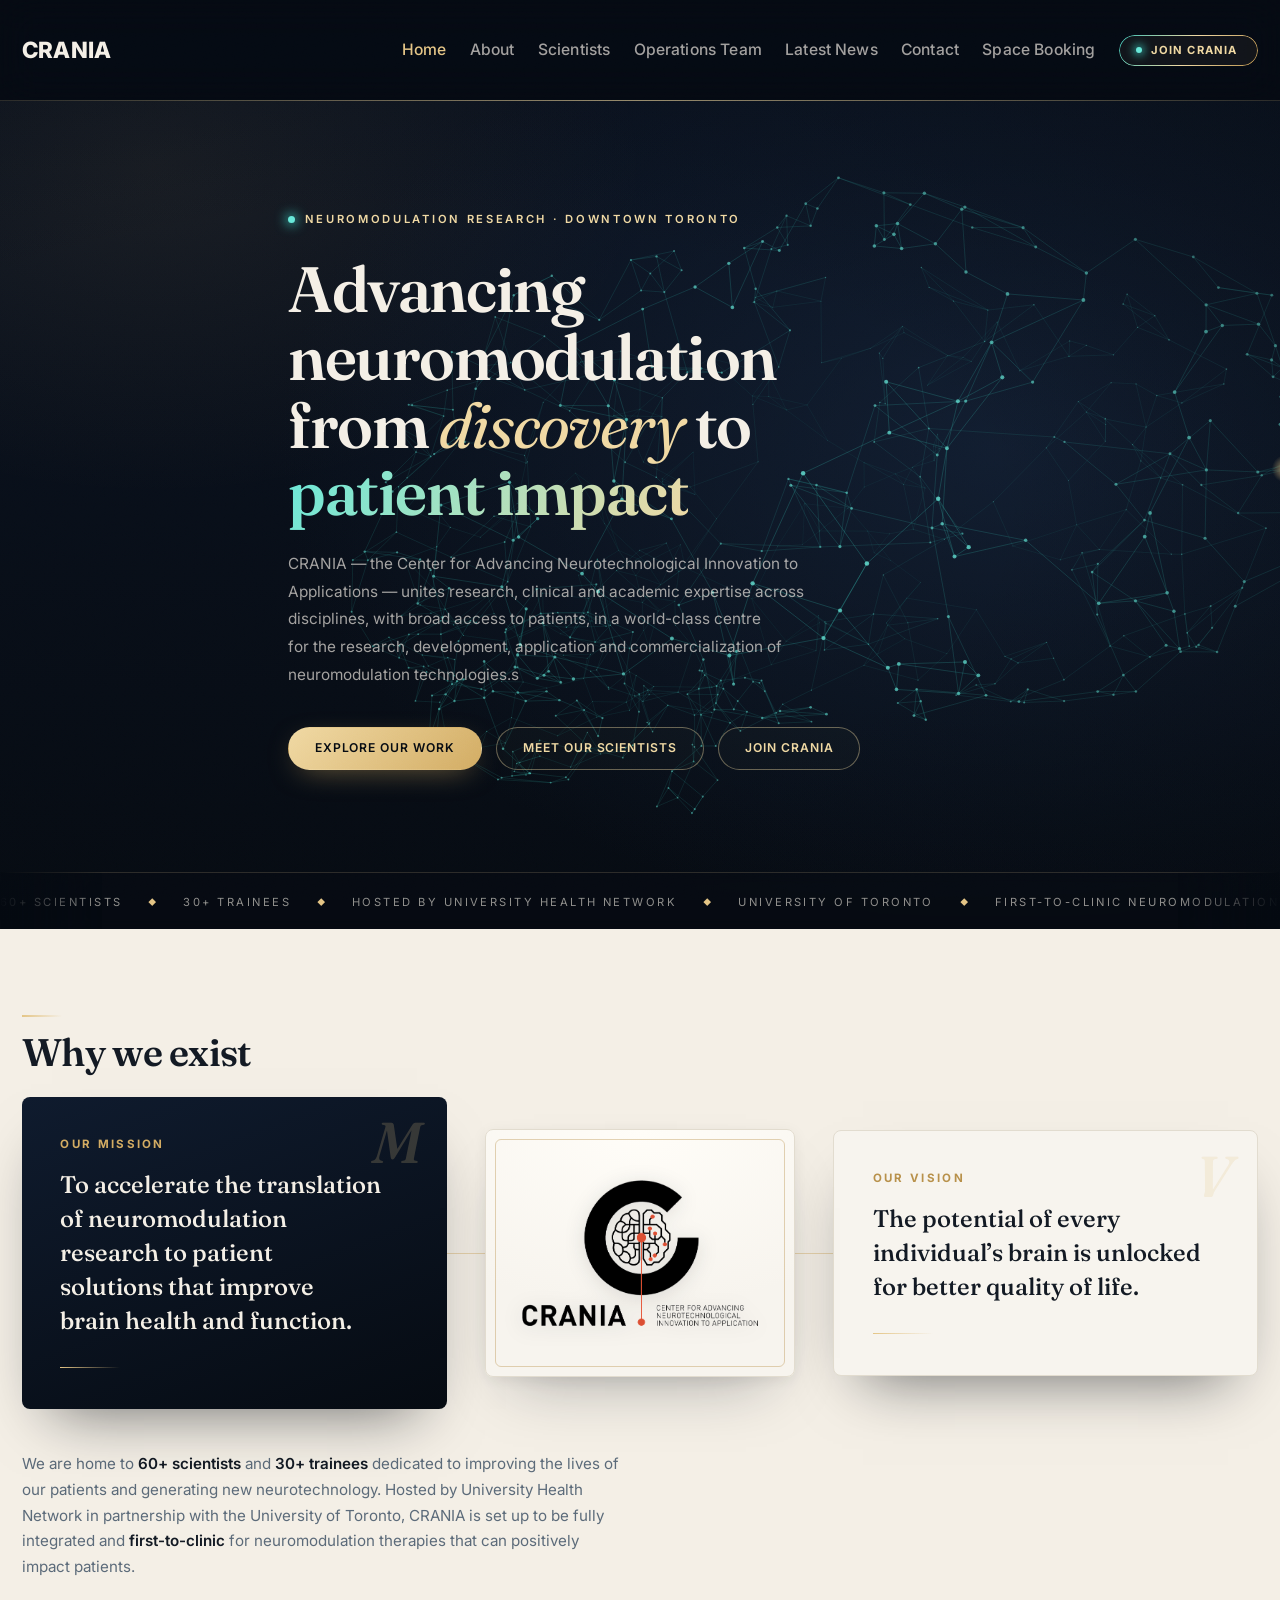
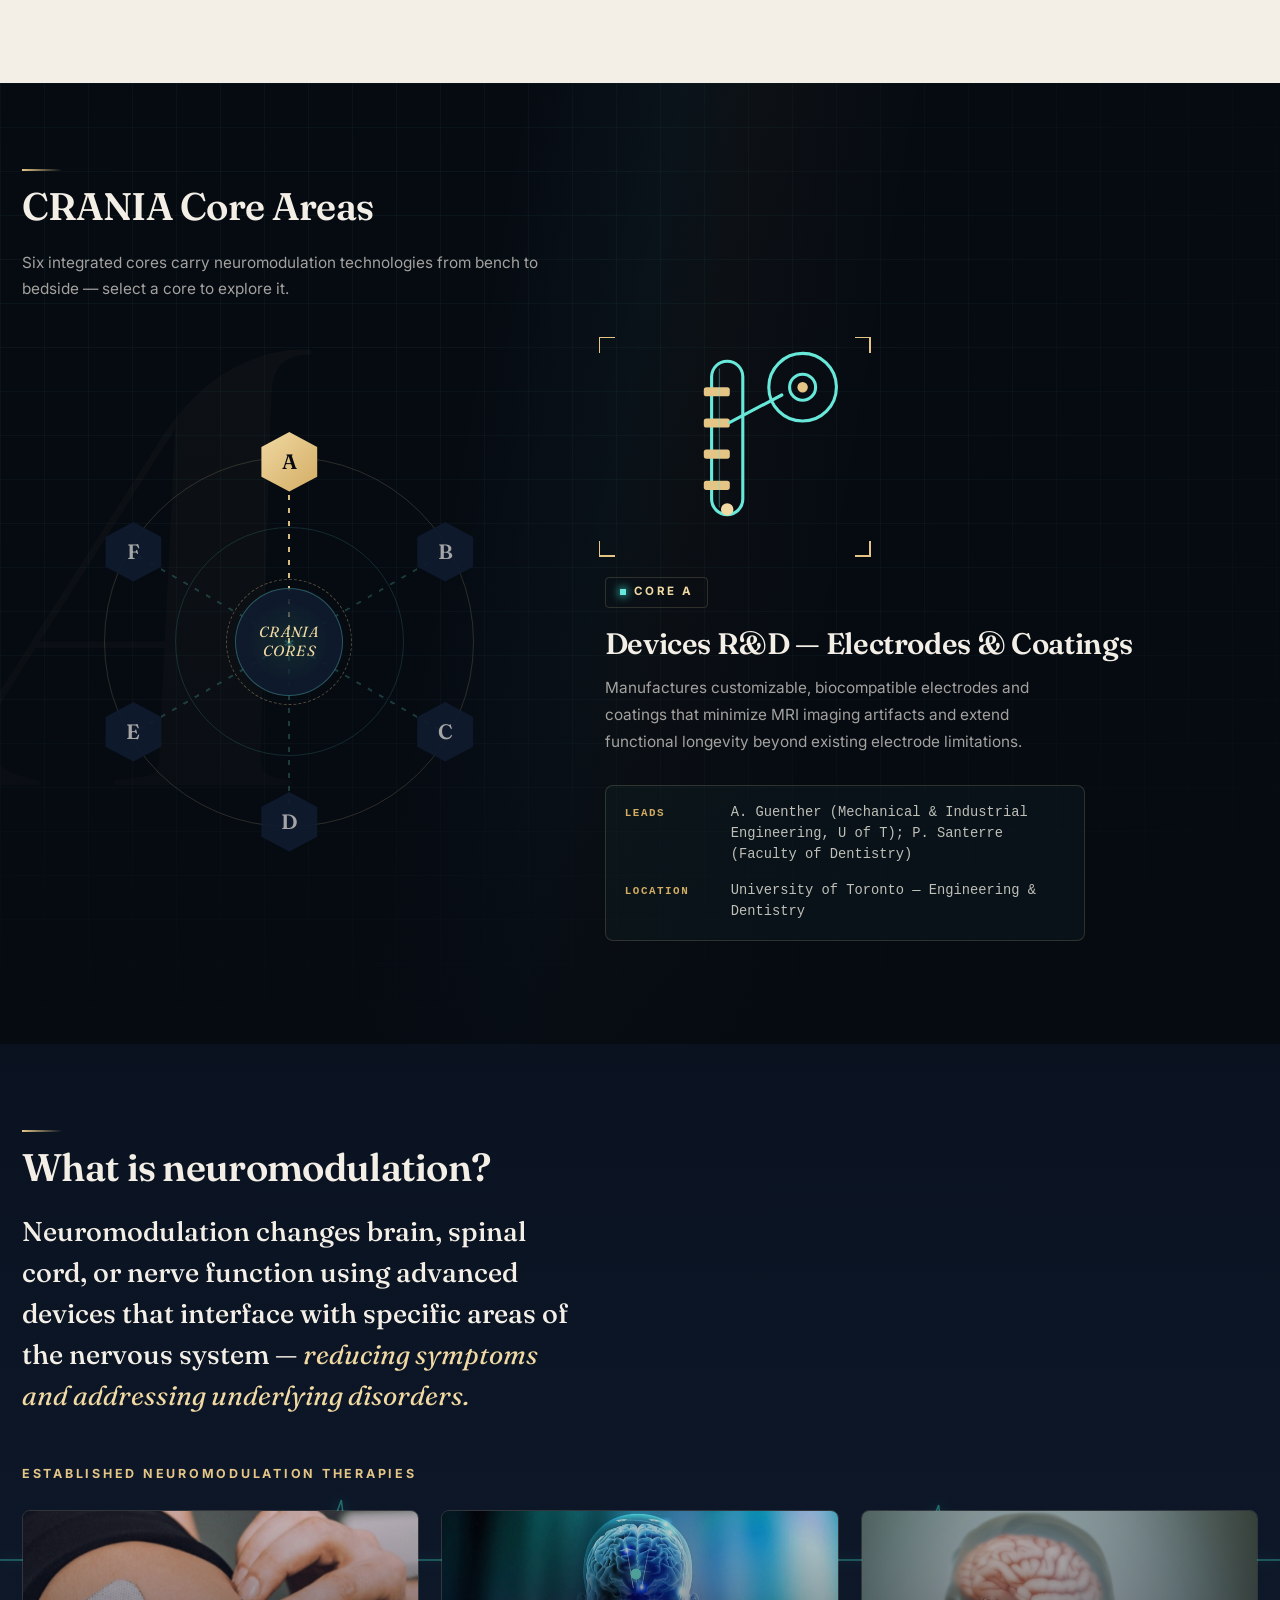
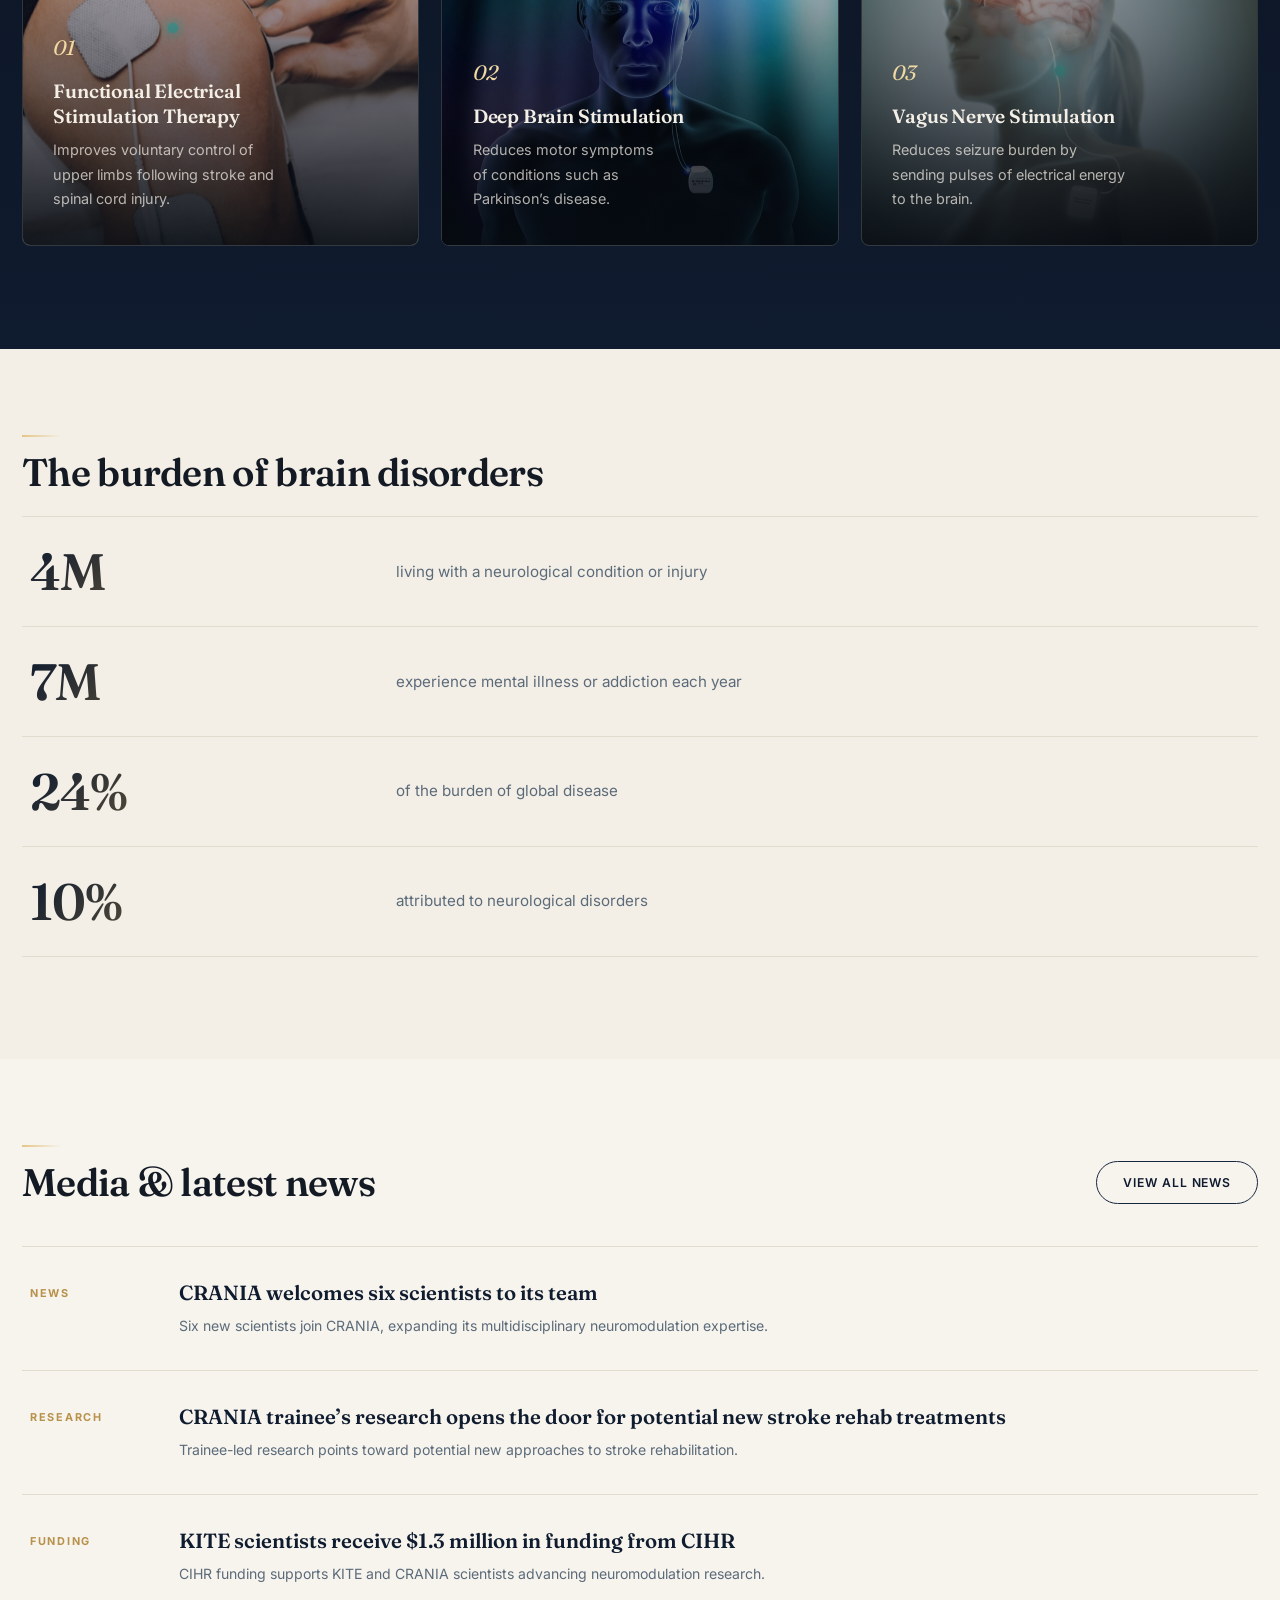
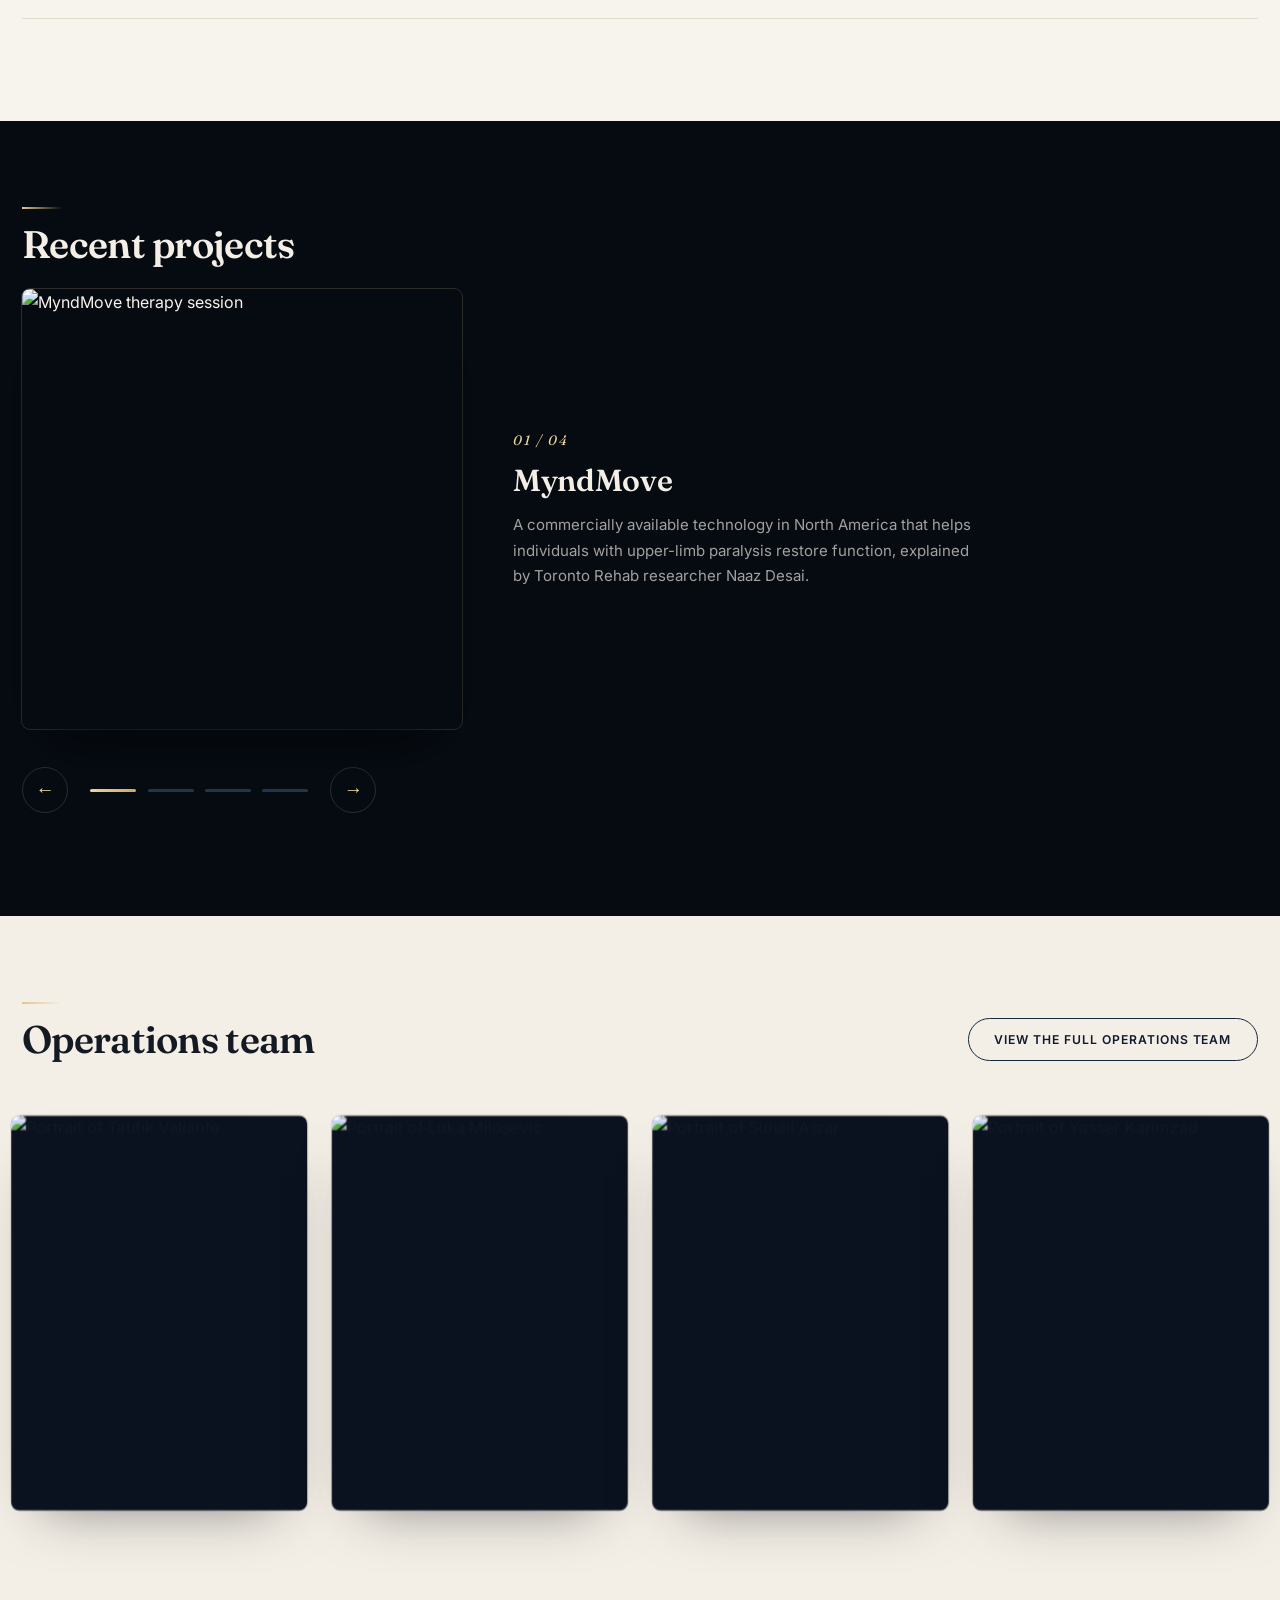
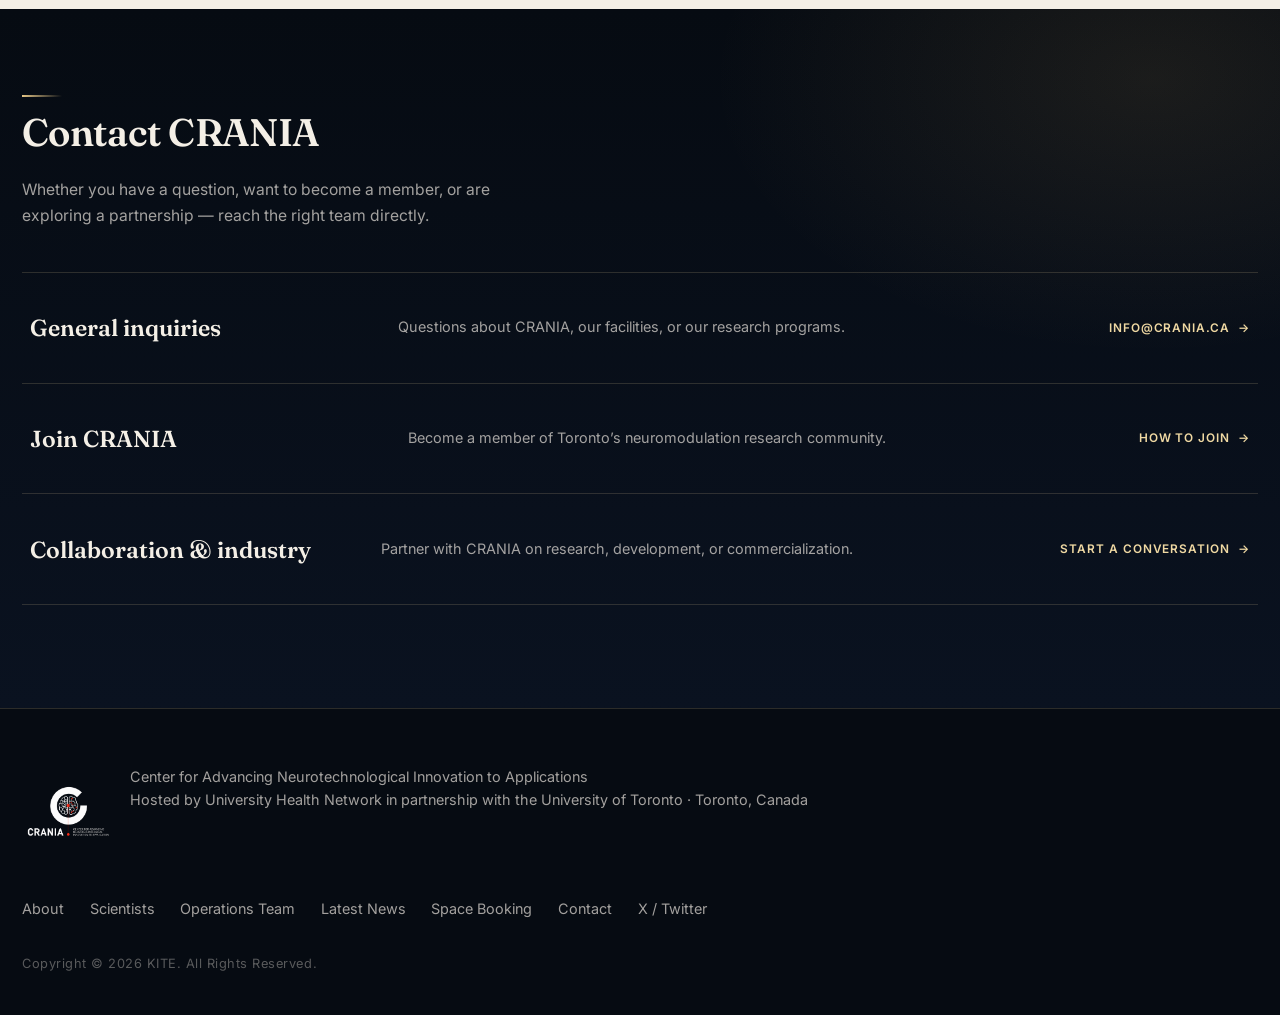
==== commit e0d27b3f: "Add files via upload" ====
--- a/index.html
+++ b/index.html
@@ -84,10 +84,9 @@
     <section class="section section-duality" id="about" aria-labelledby="mission-heading">
       <div class="container">
         <div class="section-kicker">
-          <span class="kicker-num">01</span>
           <h2 id="mission-heading" class="kicker-title">Why we exist</h2>
         </div>
-        <div class="duality-grid">
+        <div class="duality-row">
           <article class="duality-card tilt" data-tilt>
             <div class="tilt-inner">
               <span class="duality-index" aria-hidden="true">M</span>
@@ -96,6 +95,13 @@
               <div class="duality-rule" aria-hidden="true"></div>
             </div>
           </article>
+
+          <div class="duality-emblem">
+            <div class="duality-emblem-plate">
+              <img src="assets/img/crania-logo-transparent.png" alt="CRANIA — Centre for Advancing Neurotechnological Innovation to Application" class="duality-emblem-logo">
+            </div>
+          </div>
+
           <article class="duality-card duality-card-light tilt" data-tilt>
             <div class="tilt-inner">
               <span class="duality-index" aria-hidden="true">V</span>
@@ -132,7 +138,6 @@
       </div>
       <div class="container">
         <div class="section-kicker">
-          <span class="kicker-num">02</span>
           <h2 id="cores-heading" class="kicker-title">CRANIA Core Areas</h2>
         </div>
         <p class="section-lede">Six integrated cores carry neuromodulation technologies from bench to bedside — select a core to explore it.</p>
@@ -334,7 +339,6 @@
       </div>
       <div class="container">
         <div class="section-kicker">
-          <span class="kicker-num">03</span>
           <h2 id="neuro-heading" class="kicker-title">What is neuromodulation?</h2>
         </div>
         <p class="neuro-definition">
@@ -387,7 +391,6 @@
     <section class="section section-stats" aria-labelledby="stats-heading">
       <div class="container">
         <div class="section-kicker">
-          <span class="kicker-num">04</span>
           <h2 id="stats-heading" class="kicker-title">The burden of brain disorders</h2>
         </div>
         <div class="ledger">
@@ -416,7 +419,6 @@
       <div class="container">
         <div class="section-head-row">
           <div class="section-kicker">
-            <span class="kicker-num">05</span>
             <h2 id="news-heading" class="kicker-title">Media &amp; latest news</h2>
           </div>
           <a class="btn btn-line-dark btn-magnetic" href="https://kite-uhn.com/crania#latest-news">View all news</a>
@@ -454,7 +456,6 @@
     <section class="section section-projects" id="projects" aria-labelledby="projects-heading">
       <div class="container">
         <div class="section-kicker">
-          <span class="kicker-num">06</span>
           <h2 id="projects-heading" class="kicker-title">Recent projects</h2>
         </div>
       </div>
@@ -511,7 +512,6 @@
       <div class="container">
         <div class="section-head-row">
           <div class="section-kicker">
-            <span class="kicker-num">07</span>
             <h2 id="team-heading" class="kicker-title">Operations team</h2>
           </div>
           <a class="btn btn-line-dark btn-magnetic" href="https://kite-uhn.com/crania#operation">View the full operations team</a>
@@ -523,9 +523,10 @@
                 <div class="roster-photo">
                   <img src="https://kite-uhn-photos.s3.ca-central-1.amazonaws.com/kite_scientist_40.jpg" alt="Portrait of Taufik Valiante" loading="lazy" decoding="async">
                 </div>
+                <span class="roster-frame" aria-hidden="true"></span>
                 <div class="roster-meta">
+                  <p class="roster-role">Co-Director / Founder</p>
                   <h3>Taufik Valiante</h3>
-                  <p>Co-Director / Founder</p>
                   <span class="roster-rule" aria-hidden="true"></span>
                 </div>
               </div>
@@ -535,9 +536,10 @@
                 <div class="roster-photo">
                   <img src="https://kite-uhn-photos.s3.ca-central-1.amazonaws.com/kite_scientist_a_62.png" alt="Portrait of Luka Milosevic" loading="lazy" decoding="async">
                 </div>
+                <span class="roster-frame" aria-hidden="true"></span>
                 <div class="roster-meta">
+                  <p class="roster-role">Co-Director</p>
                   <h3>Luka Milosevic</h3>
-                  <p>Co-Director</p>
                   <span class="roster-rule" aria-hidden="true"></span>
                 </div>
               </div>
@@ -547,9 +549,10 @@
                 <div class="roster-photo">
                   <img src="https://kite-uhn-photos.s3.ca-central-1.amazonaws.com/Suhail-Asrar.png" alt="Portrait of Suhail Asrar" loading="lazy" decoding="async">
                 </div>
+                <span class="roster-frame" aria-hidden="true"></span>
                 <div class="roster-meta">
+                  <p class="roster-role">Manager, CRANIA NeuroModulation Institute (CNMI)</p>
                   <h3>Suhail Asrar, MD, PhD</h3>
-                  <p>Manager, CRANIA NeuroModulation Institute (CNMI)</p>
                   <span class="roster-rule" aria-hidden="true"></span>
                 </div>
               </div>
@@ -559,9 +562,10 @@
                 <div class="roster-photo">
                   <img src="https://kite-uhn-photos.s3.ca-central-1.amazonaws.com/Yasser-Karimzad.png" alt="Portrait of Yasser Karimzad" loading="lazy" decoding="async">
                 </div>
+                <span class="roster-frame" aria-hidden="true"></span>
                 <div class="roster-meta">
+                  <p class="roster-role">CRANIA Neuromodulation Suite Manager</p>
                   <h3>Yasser Karimzad</h3>
-                  <p>CRANIA Neuromodulation Suite Manager</p>
                   <span class="roster-rule" aria-hidden="true"></span>
                 </div>
               </div>
@@ -575,7 +579,6 @@
     <section class="section section-contact" id="contact" aria-labelledby="contact-heading">
       <div class="container">
         <div class="section-kicker section-kicker-light">
-          <span class="kicker-num">08</span>
           <h2 id="contact-heading" class="kicker-title">Contact CRANIA</h2>
         </div>
         <p class="contact-lede">Whether you have a question, want to become a member, or are exploring a partnership — reach the right team directly.</p>
@@ -606,7 +609,7 @@
     <div class="container footer-inner">
       <div class="footer-brand">
         <img src="assets/img/whitelogo-transparent.png" alt="CRANIA logo" class="brand-logo">
-        <p>CenteR for Advancing Neurotechnological Innovation to Applications<br>
+        <p>Center for Advancing Neurotechnological Innovation to Applications<br>
         Hosted by University Health Network in partnership with the University of Toronto &middot; Toronto, Canada</p>
       </div>
       <nav class="footer-nav" aria-label="Footer">
--- a/css/styles.css
+++ b/css/styles.css
@@ -350,9 +350,69 @@
    ========================================================================== */
 .section-duality { background: var(--ivory); color: var(--ink); }
 
-.duality-grid {
-  display: grid; grid-template-columns: repeat(auto-fit, minmax(300px, 1fr));
-  gap: 1.6rem; perspective: 1200px;
+.duality-row {
+  display: grid;
+  grid-template-columns: 1fr clamp(210px, 25vw, 310px) 1fr;
+  align-items: center;
+  gap: clamp(1.4rem, 3vw, 2.6rem);
+  perspective: 1200px;
+  position: relative;
+}
+.duality-row::before {
+  content: "";
+  position: absolute; left: 0; right: 0; top: 50%;
+  height: 1px; z-index: 0;
+  background: linear-gradient(90deg, transparent, var(--gold-500) 15%, var(--gold-500) 85%, transparent);
+  opacity: 0.45;
+}
+.duality-emblem {
+  position: relative; z-index: 1;
+  display: flex; align-items: center; justify-content: center;
+}
+.duality-emblem::before {
+  content: ""; position: absolute; inset: -18%;
+  background: radial-gradient(50% 50% at 50% 50%, rgba(212, 172, 99, 0.22), transparent 70%);
+  pointer-events: none;
+}
+.duality-emblem-plate {
+  position: relative;
+  width: 100%;
+  aspect-ratio: 5 / 4;
+  border-radius: var(--radius-lg);
+  background: radial-gradient(130% 100% at 50% 0%, #fffdf8, var(--paper) 72%);
+  border: 1px solid var(--line);
+  box-shadow:
+    0 30px 60px -28px rgba(19, 26, 36, 0.35),
+    0 4px 16px rgba(19, 26, 36, 0.07);
+  display: flex; align-items: center; justify-content: center;
+  padding: 12% 11%;
+  transition: transform 400ms var(--ease-lux), box-shadow 400ms var(--ease-lux);
+}
+.duality-emblem-plate::after {
+  content: ""; position: absolute; inset: 9px;
+  border-radius: calc(var(--radius-lg) - 2px);
+  border: 1px solid rgba(184, 145, 75, 0.4);
+  pointer-events: none;
+  transition: border-color 400ms var(--ease-lux);
+}
+.duality-emblem:hover .duality-emblem-plate {
+  transform: translateY(-5px);
+  box-shadow:
+    0 42px 74px -28px rgba(19, 26, 36, 0.42),
+    0 6px 20px rgba(19, 26, 36, 0.08);
+}
+.duality-emblem:hover .duality-emblem-plate::after {
+  border-color: rgba(184, 145, 75, 0.7);
+}
+.duality-emblem-logo {
+  width: 100%; height: 100%; object-fit: contain;
+  filter: drop-shadow(0 3px 10px rgba(19, 26, 36, 0.12));
+}
+@media (max-width: 860px) {
+  .duality-row { grid-template-columns: 1fr; justify-items: center; }
+  .duality-row::before { display: none; }
+  .duality-emblem { width: clamp(210px, 62vw, 290px); order: -1; margin-bottom: 0.4rem; }
+  .duality-card, .duality-card-light { width: 100%; }
 }
 .duality-card {
   position: relative; border-radius: var(--radius-lg);
@@ -793,62 +853,86 @@
    ========================================================================== */
 .section-team { background: var(--ivory); color: var(--ink); }
 
-.roster-wall { position: relative; padding-top: 1.5rem; }
+.roster-wall { position: relative; padding-top: 1rem; }
 .roster-grid {
   position: relative; z-index: 1;
-  display: grid; grid-template-columns: repeat(2, 1fr);
-  gap: 1.8rem 1.6rem; perspective: 1500px;
-  padding-top: 1rem;
-  max-width: 620px;
+  display: grid; grid-template-columns: repeat(auto-fit, minmax(230px, 1fr));
+  gap: 1.5rem; perspective: 1500px;
 }
 .roster-card {
   position: relative; transform-style: preserve-3d;
   transition: transform 500ms var(--ease-lux), box-shadow 500ms var(--ease-lux);
 }
 .roster-card::before {
-  content: ""; position: absolute; inset: 0; z-index: 3; pointer-events: none;
+  content: ""; position: absolute; inset: 0; z-index: 5; pointer-events: none;
   border-radius: var(--radius-lg);
-  background: radial-gradient(460px 240px at var(--mx, 50%) var(--my, 0%), rgba(212, 172, 99, 0.28), transparent 62%);
+  background: radial-gradient(420px 240px at var(--mx, 50%) var(--my, 0%), rgba(212, 172, 99, 0.22), transparent 60%);
   opacity: 0; transition: opacity 400ms var(--ease-lux);
 }
 .roster-card:hover::before { opacity: 1; }
-.roster-card-inner {
+.roster-card .roster-card-inner {
   position: relative; padding: 0; transform: translateZ(26px);
-  background: var(--paper); border: 1px solid var(--line); border-radius: var(--radius-lg);
-  overflow: hidden; box-shadow: 0 24px 48px -30px rgba(19, 26, 36, 0.4);
+  background: var(--navy-900); border-radius: var(--radius-lg);
+  overflow: hidden; box-shadow: 0 28px 54px -30px rgba(19, 26, 36, 0.5);
   transition: box-shadow 500ms var(--ease-lux);
 }
-.roster-card:hover .roster-card-inner { box-shadow: 0 36px 60px -24px rgba(19, 26, 36, 0.5); }
-.roster-ribbon {
-  position: absolute; top: 1.1rem; left: -2.7rem; z-index: 4;
-  transform: rotate(-40deg);
-  background: linear-gradient(120deg, var(--gold-300), var(--gold-600));
-  color: var(--obsidian); font-size: 0.64rem; font-weight: 700;
-  letter-spacing: 0.14em; text-transform: uppercase;
-  padding: 0.35rem 2.8rem; box-shadow: 0 8px 18px -6px rgba(0, 0, 0, 0.4);
-}
-.roster-photo { position: relative; aspect-ratio: 4 / 5; overflow: hidden; }
+.roster-card:hover .roster-card-inner { box-shadow: 0 42px 72px -26px rgba(19, 26, 36, 0.58); }
+
+.roster-photo { position: relative; aspect-ratio: 3 / 4; overflow: hidden; }
 .roster-photo img {
-  width: 100%; height: 100%; object-fit: cover;
-  filter: grayscale(1) contrast(1.05); transform: scale(1.01);
-  transition: filter 700ms var(--ease-lux), transform 700ms var(--ease-lux);
+  width: 100%; height: 100%; object-fit: cover; object-position: top center;
+  filter: grayscale(0) contrast(1) brightness(1); transform: scale(1.01);
+  transition: filter 600ms var(--ease-lux), transform 700ms var(--ease-lux);
 }
 .roster-photo::after {
-  content: ""; position: absolute; inset: 0;
-  background: linear-gradient(160deg, var(--gold-400), var(--teal-400));
-  mix-blend-mode: color; opacity: 0.6; transition: opacity 600ms var(--ease-lux);
-}
-.roster-card:hover .roster-photo img { filter: grayscale(0) contrast(1); transform: scale(1.06); }
-.roster-card:hover .roster-photo::after { opacity: 0; }
-.roster-meta { position: relative; z-index: 2; padding: 1.3rem 1.4rem 1.5rem; }
+  content: ""; position: absolute; inset: 0; z-index: 2;
+  background: linear-gradient(180deg, rgba(6, 11, 18, 0) 45%, rgba(6, 11, 18, 0.42) 68%, rgba(6, 11, 18, 0.94));
+  opacity: 0; transition: opacity 500ms var(--ease-lux);
+}
+.roster-card:hover .roster-photo img,
+.roster-card:focus-within .roster-photo img {
+  filter: grayscale(1) contrast(1.08) brightness(0.96); transform: scale(1.07);
+}
+.roster-card:hover .roster-photo::after,
+.roster-card:focus-within .roster-photo::after { opacity: 1; }
+
+.roster-frame {
+  position: absolute; inset: 10px; z-index: 3; pointer-events: none;
+  border-radius: calc(var(--radius-lg) - 3px);
+  border: 1px solid rgba(228, 197, 134, 0);
+  transition: border-color 500ms var(--ease-lux);
+}
+.roster-card:hover .roster-frame,
+.roster-card:focus-within .roster-frame { border-color: rgba(228, 197, 134, 0.6); }
+.roster-meta {
+  position: absolute; left: 0; right: 0; bottom: 0; z-index: 4;
+  padding: 0 1.4rem 1.3rem;
+  opacity: 0; transform: translateY(10px);
+  transition: opacity 450ms var(--ease-lux), transform 450ms var(--ease-lux);
+}
+.roster-card:hover .roster-meta,
+.roster-card:focus-within .roster-meta { opacity: 1; transform: translateY(0); }
+.roster-role {
+  margin: 0 0 0.4rem; font-size: 0.63rem; font-weight: 700;
+  letter-spacing: 0.16em; text-transform: uppercase;
+  color: var(--gold-300);
+}
 .roster-meta h3 {
-  font-family: var(--font-display); font-size: 1.1rem; font-weight: 600;
-  color: var(--navy-800); margin: 0 0 0.3rem;
-}
-.roster-meta p { margin: 0; color: var(--muted); font-size: 0.82rem; }
+  font-family: var(--font-display); font-size: 1.18rem; font-weight: 600;
+  color: var(--ivory); margin: 0; letter-spacing: -0.01em; text-wrap: balance;
+}
 .roster-rule {
-  display: block; margin-top: 0.9rem; height: 1px; width: 32px;
+  display: block; margin-top: 0.75rem; height: 1px; width: 34px;
   background: linear-gradient(90deg, var(--gold-400), transparent);
+  transition: width 500ms var(--ease-lux);
+}
+.roster-card:hover .roster-rule { width: 68px; }
+
+@media (hover: none) {
+  .roster-photo img { filter: grayscale(1) contrast(1.06) brightness(0.96); }
+  .roster-photo::after { opacity: 1; }
+  .roster-frame { border-color: rgba(228, 197, 134, 0.45); }
+  .roster-meta { opacity: 1; transform: none; }
 }
 
 /* ==========================================================================
